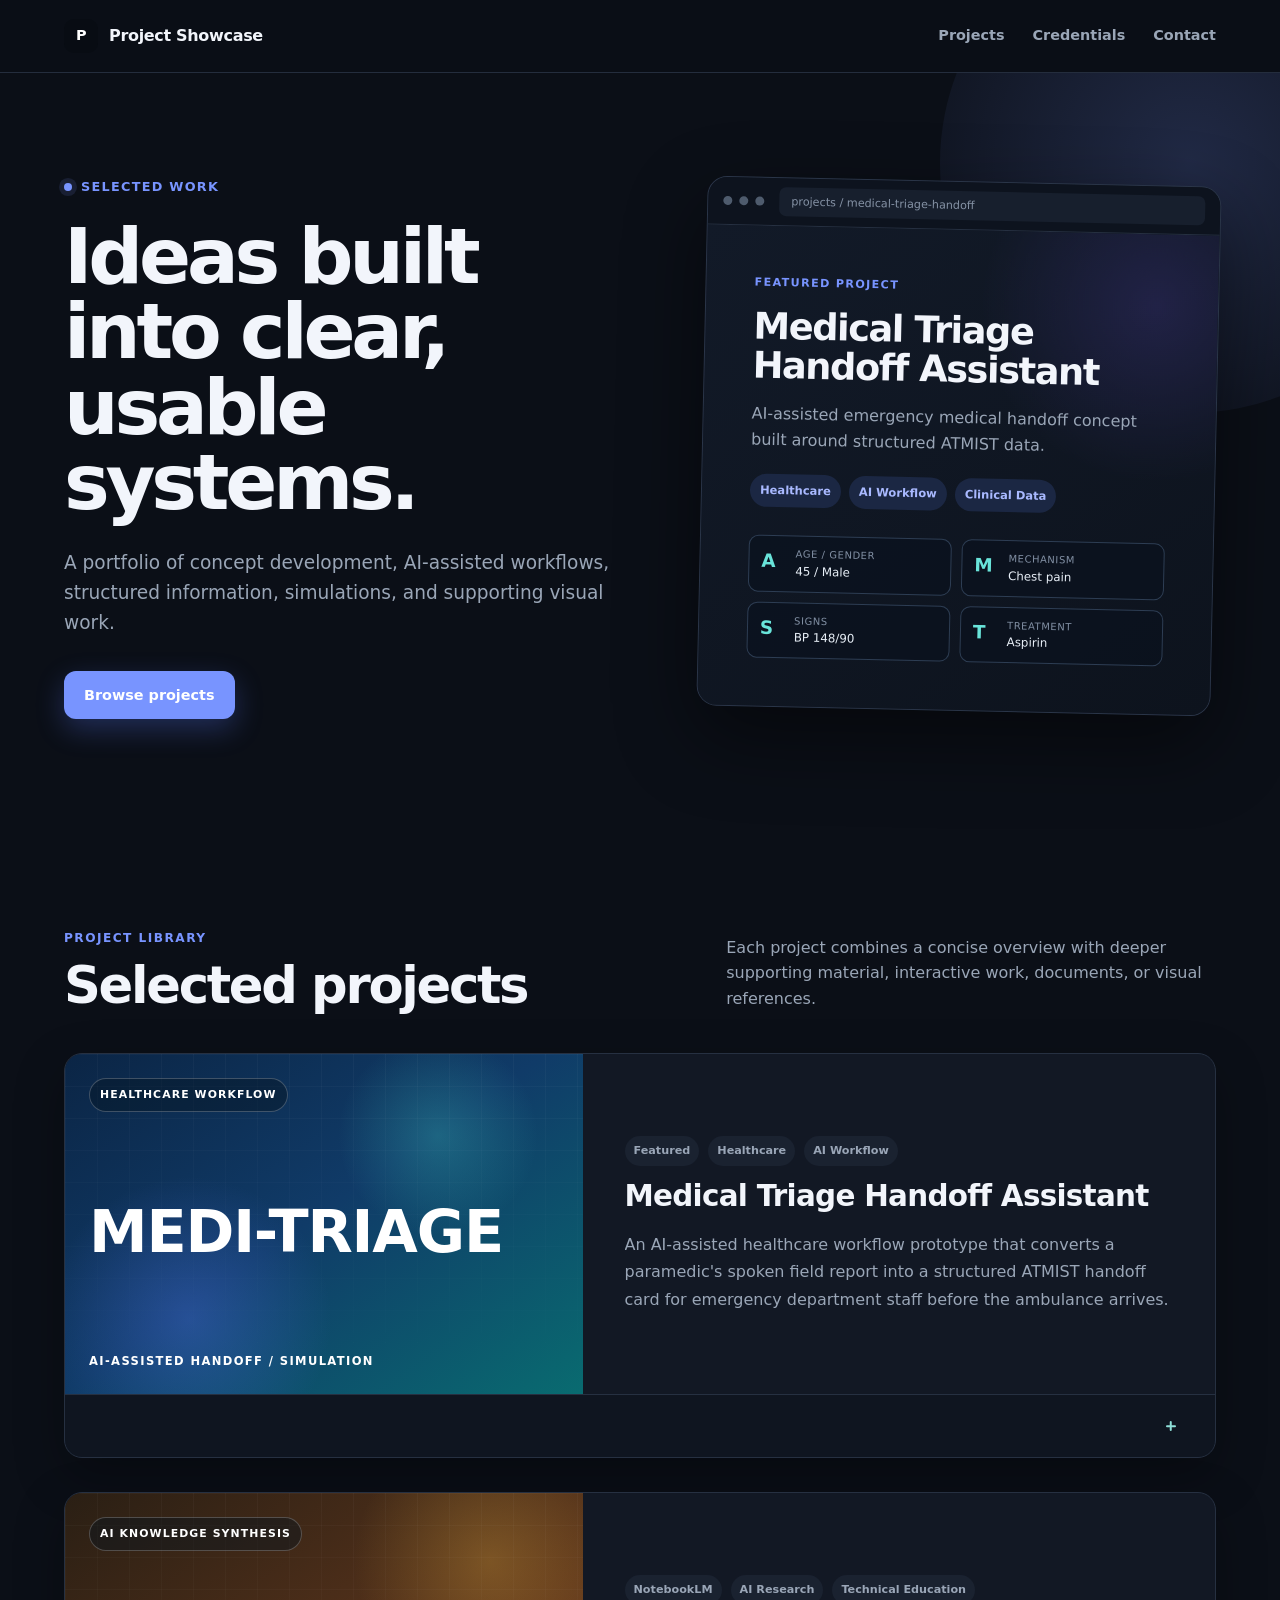
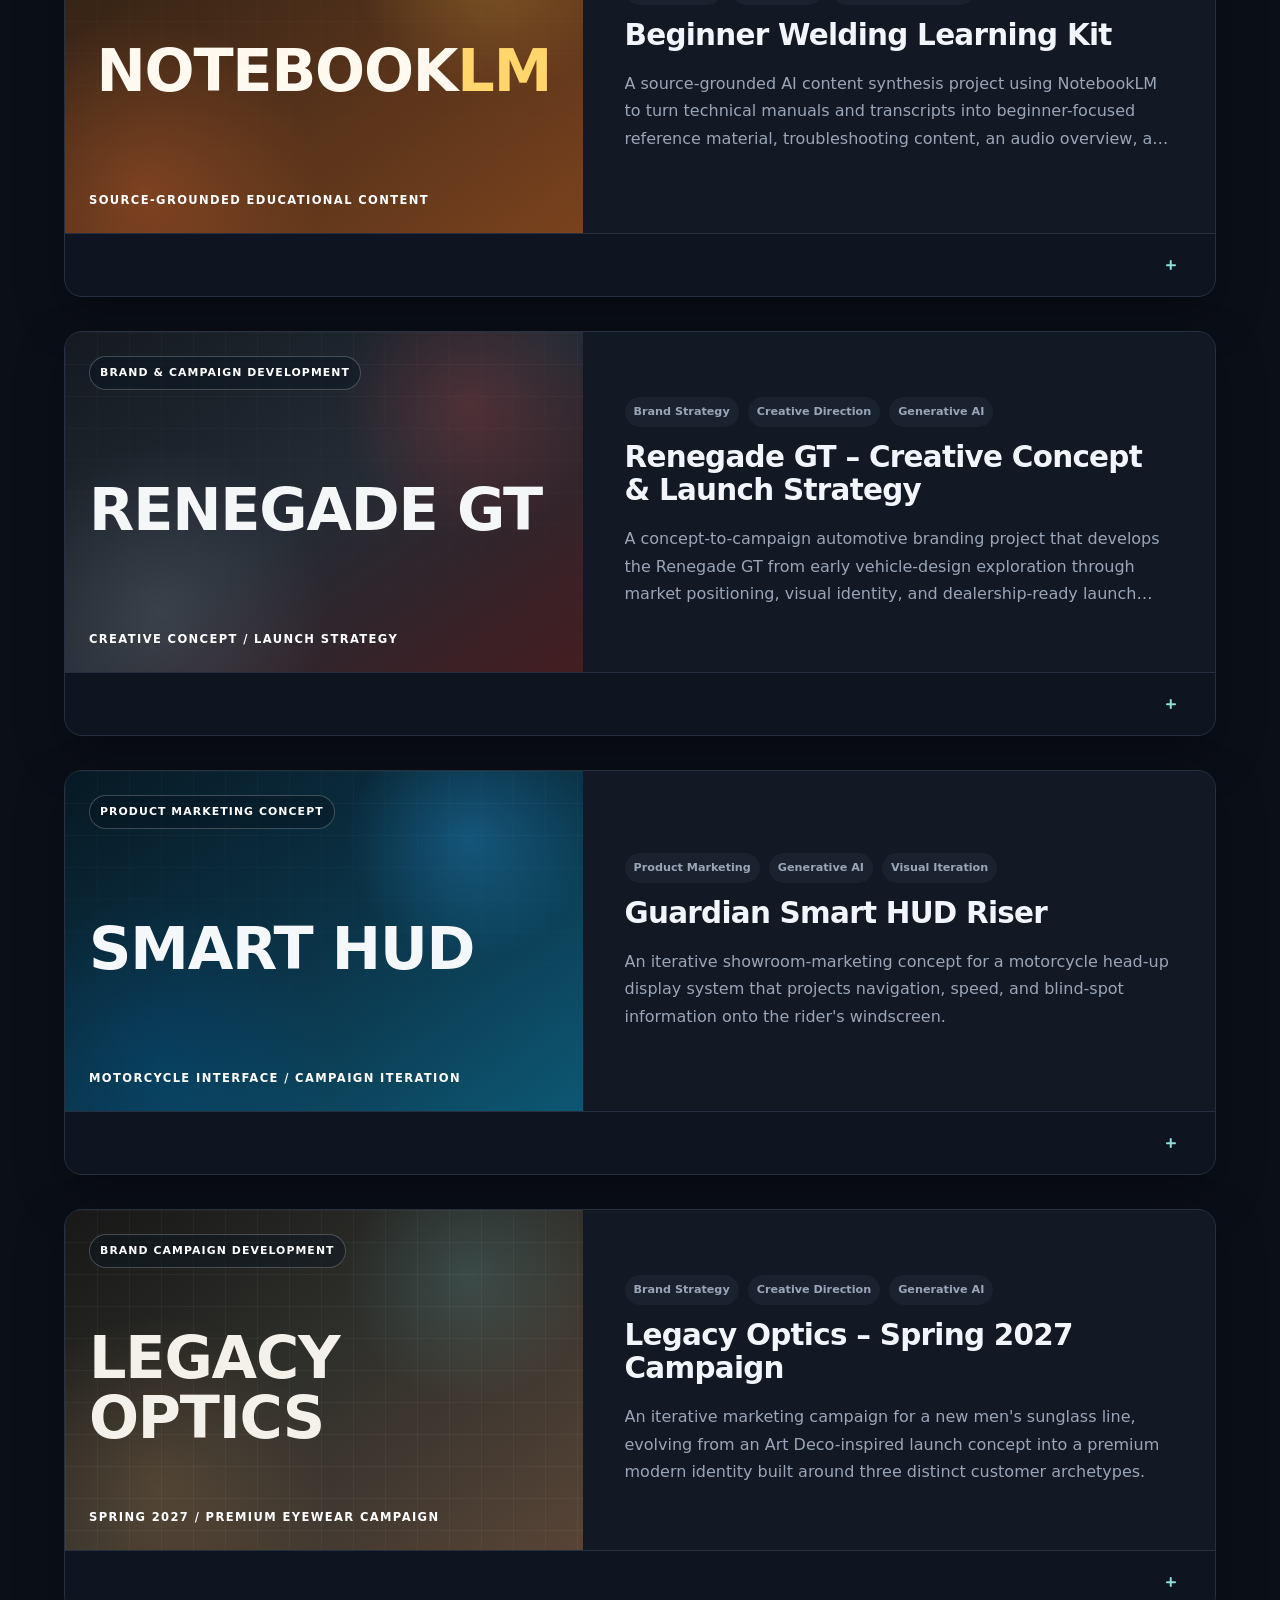
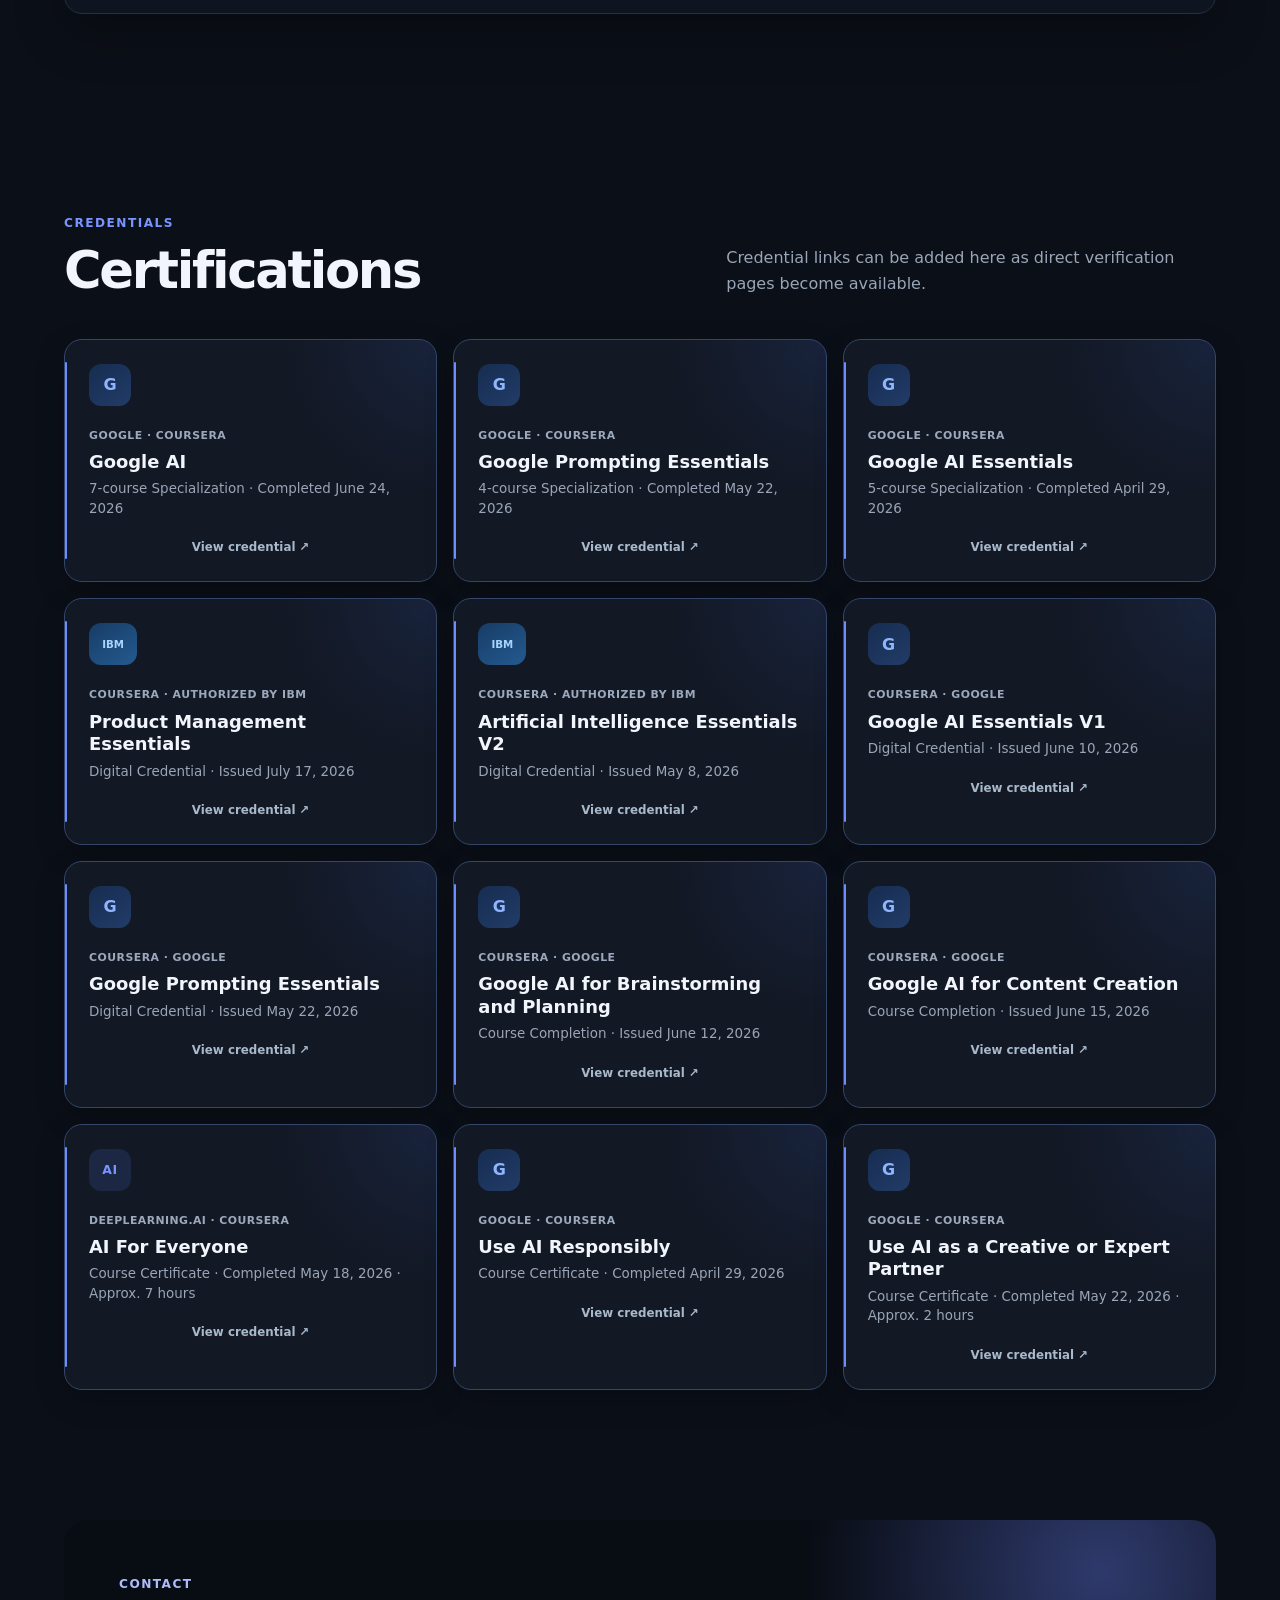
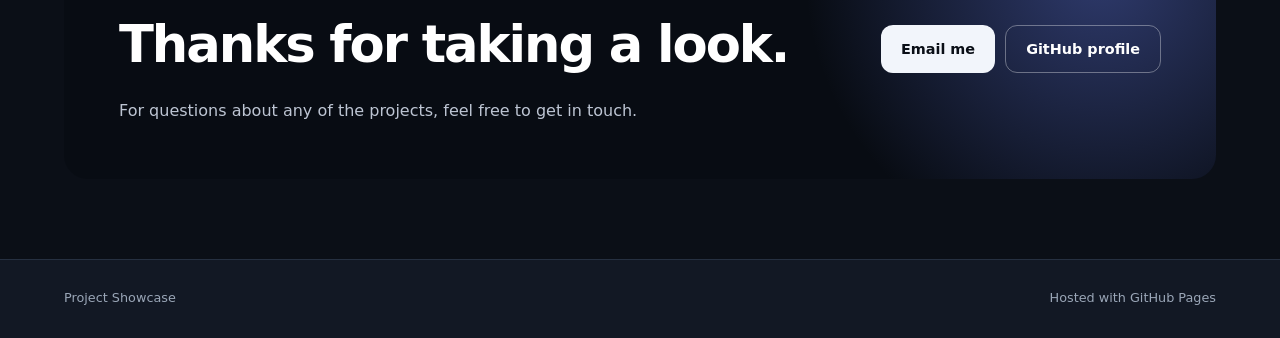
==== index.html @ ce74b305 "Add files via upload" ====
<!DOCTYPE html>

<html lang="en">
<head>
<meta charset="utf-8"/>
<meta content="width=device-width, initial-scale=1.0" name="viewport"/>
<title>Project Showcase</title>
<meta content="Selected projects exploring AI-assisted workflows, structured information, and visual concepts." name="description"/>
<link href="style.css?v=v42-creative-expert-partner" rel="stylesheet"/>
<style id="v11-critical-fixes">
/* Critical v11 cleanup: intentionally inline so stale external CSS cannot reintroduce these UI elements. */
.triage-pulse, .triage-visual-copy .triage-pulse { display:none !important; width:0 !important; height:0 !important; background:none !important; clip-path:none !important; }
.triage-visual-copy { gap:0 !important; }
.project-details > summary { font-size:0 !important; color:transparent !important; justify-content:flex-end !important; }
.project-details > summary > *:not(.details-icon) { display:none !important; }
.project-details > summary::before, .project-details > summary::after { content:none !important; display:none !important; }
.project-details[open] > summary::before, .project-details[open] > summary::after { content:none !important; display:none !important; }
</style>
</head>
<body>
<header class="site-header">
<div class="wrap nav-wrap">
<a class="brand" href="#top">
<span class="brand-mark">P</span>
<span>Project Showcase</span>
</a>
<nav aria-label="Primary navigation" class="nav-links">
<a href="#projects">Projects</a>
<a href="#credentials">Credentials</a>
<a href="#contact">Contact</a>
</nav>
</div>
</header>
<main id="top">
<section class="hero">
<div class="wrap hero-grid">
<div class="hero-copy">
<div class="hero-kicker"><span class="status-dot"></span>Selected work</div>
<h1>Ideas built into clear, usable systems.</h1>
<p class="hero-text">
            A portfolio of concept development, AI-assisted workflows, structured information,
            simulations, and supporting visual work.
          </p>
<div class="hero-actions">
<a class="button button-primary" href="#projects">Browse projects</a>
</div>
</div>
<div aria-label="Featured project preview" class="hero-preview">
<div class="preview-window triage-preview">
<div class="preview-toolbar">
<span></span><span></span><span></span>
<div class="preview-address">projects / medical-triage-handoff</div>
</div>
<div class="preview-content triage-preview-content">
<div class="mini-label">FEATURED PROJECT</div>
<h2>Medical Triage Handoff Assistant</h2>
<p>AI-assisted emergency medical handoff concept built around structured ATMIST data.</p>
<div class="preview-tags">
<span>Healthcare</span><span>AI Workflow</span><span>Clinical Data</span>
</div>
<div aria-hidden="true" class="handoff-mini">
<div><strong>A</strong><span>Age / Gender</span><em>45 / Male</em></div>
<div><strong>M</strong><span>Mechanism</span><em>Chest pain</em></div>
<div><strong>S</strong><span>Signs</span><em>BP 148/90</em></div>
<div><strong>T</strong><span>Treatment</span><em>Aspirin</em></div>
</div>
</div>
</div>
</div>
</div>
</section>
<section class="section" id="projects">
<div class="wrap">
<div class="section-heading">
<div>
<p class="section-kicker">PROJECT LIBRARY</p>
<h2>Selected projects</h2>
</div>
<p class="section-intro">
            Each project combines a concise overview with deeper supporting material,
            interactive work, documents, or visual references.
          </p>
</div>
<div class="project-list">
<article class="project-row featured-project"><div class="project-summary-grid"><div class="project-visual visual-triage">
<div class="visual-badge">HEALTHCARE WORKFLOW</div>
<div class="triage-visual-copy">
<span class="triage-mark">MEDI-TRIAGE</span>
</div>
<div class="visual-caption">AI-ASSISTED HANDOFF / SIMULATION</div>
</div><div class="project-card-body">
<div class="project-meta">
<span>Featured</span><span>Healthcare</span><span>AI Workflow</span>
</div>
<h3>Medical Triage Handoff Assistant</h3>
<p class="project-teaser">
                An AI-assisted healthcare workflow prototype that converts a paramedic's spoken field report
                into a structured ATMIST handoff card for emergency department staff before the ambulance arrives.
              </p>
</div></div><details class="project-details">
<summary aria-label="Toggle full project details" title="Toggle full project details"><span aria-hidden="true" class="details-icon"></span></summary>
<div class="project-details-content full-document-content">
<div class="document-header">
<p class="detail-label">Full Project Document</p>
<h4>Medical Triage Handoff Assistant App</h4>
<p>This is a project that sits at the exact intersection of healthcare operations, data integrity, and AI-driven safety. Below you will find a link to launch the Medical Triage Handoff simulation that incorporates the information described for this concept.</p>
</div>
<section class="document-section">
<h5>The Concept:</h5>
<p class="document-lead">The "Digital Scribe" for the paramedic.</p>
<ul class="document-list concept-list">
<li><strong>Input:</strong> Paramedic uses voice-to-text to relay the ATMIST details during transport.</li>
<li><strong>Processing:</strong> The AI instantly structures this into a clean, standardized "Digital Handoff Card."</li>
<li><strong>Output:</strong> The information is presented on a tablet in the ED before the ambulance arrives, allowing the triage nurse to see a "Headlines" summary of the patient.</li>
</ul>
</section>
<section class="document-section">
<h5>1. The Systematic Handover Protocol</h5>
<p>To ensure accuracy, the industry standard is to use a structured mnemonic like ATMIST or SBAR for a "High-Reliability Handover" protocols between paramedics and Hospital Emergency Departments. As well, the “Handoff” assistant uses Military-Grade AES-256-GCM Encryption: The application now dynamically marshals patient demographics (e.g., Name, Age, Gender) and active clinical vitals into a JSON payload, immediately encrypting it with a unique Initialization Vector.</p>
<h6>The "High-Reliability" Handover Checklist:</h6>
<ul class="document-list atmist-list">
<li><strong>A - Age/Gender:</strong> Identify the patient clearly.</li>
<li><strong>T - Time:</strong> Time of incident vs. time of arrival.</li>
<li><strong>M - Mechanism/Medical History:</strong> What happened? (e.g., "Fall from height" or "Sudden onset chest pain").</li>
<li><strong>I - Injuries/Illness:</strong> What is the primary clinical problem?</li>
<li><strong>S - Signs:</strong> Most recent vital signs (BP, HR, SpO2) and trends (e.g., "BP dropped 20 points since last reading").</li>
<li><strong>T - Treatment:</strong> What have you done? (e.g., "Administered 324mg Aspirin at 14:00").</li>
<li class="gap-item"><strong>"The Gap" (Your unique contribution):</strong> A specific statement on "Response to Treatment"—did the patient improve, stay the same, or deteriorate?</li>
</ul>
</section>
<section class="document-section">
<h5>🌟 Architectural Highlights &amp; Core Pillars Detailed:</h5>
<div class="document-table-wrap">
<table class="document-table">
<thead><tr><th>Component</th><th>Focus Area</th><th>Description</th></tr></thead>
<tbody>
<tr><td>Pipeline Flow</td><td>Data Journey</td><td>Shows end-to-end processing: EMS voice/telemetry to Google Gemini parsing, alerts, signatures, and AES-256-GCM secure transmission.</td></tr>
<tr><td>Pillar 1</td><td>Smart Voice &amp; Simulation</td><td>Features SpeechRecognition, voice visualizers, offline fallbacks, and 1-click launch buttons for case study simulation.</td></tr>
<tr><td>Pillar 2</td><td>AI ATMIST Parser</td><td>Visualizes the ATMIST clinical framework: mapping Age, Time, Mechanism, Injuries, Signs/Vitals, and Treatment.</td></tr>
<tr><td>Pillar 3</td><td>Clinical Risk Guardrails</td><td>Details smart physiological rules, such as shock index calculations and pediatric breathing vs. adult hypotension thresholds.</td></tr>
<tr><td>Pillar 4</td><td>Cryptographic Shield</td><td>Outlines the HIPAA-secure conduit: TLS 1.3 tunneling, Curve25519 key exchanges, and dynamic IV randomization.</td></tr>
<tr><td>Pillar 5</td><td>Double-Triage Sign-off</td><td>Explains the integration of digital paramedic certification and electronic audit trail logging.</td></tr>
</tbody>
</table>
</div>
</section>
<section class="document-section simulation-section">
<p>Below is the link to the Medical Triage Handoff Assistant App in which you can directly interact with several sample “simulation cases”. CLICK on the simulation case you want to load, then CLICK on the “Extract Data” button to see the output data.</p>
<a class="document-launch" href="https://medical-handoff-assistant-672509862294.us-west2.run.app" rel="noopener noreferrer" target="_blank">Launch Medical Triage Handoff Simulation ↗</a>
</section>
<section class="document-section collateral-section">
<h5>Marketing Advertisement for the Medical Triage Handoff Assistant App</h5>
<img alt="Medi-Triage Handoff Assistant marketing advertisement showing paramedic input, AI structured handoff, hospital receipt, and benefits including efficiency, clarity, and readiness." class="document-promo-image" src="assets/medical-triage-promo.png"/>
</section>
</div>
</details></article>
<article class="project-row notebook-project nb2-project">
<div class="project-summary-grid">
<div class="project-visual visual-notebook">
<div class="visual-badge">AI KNOWLEDGE SYNTHESIS</div>
<div class="notebook-visual-copy"><span class="notebook-mark">NOTEBOOK<span>LM</span></span></div>
<div class="visual-caption">SOURCE-GROUNDED EDUCATIONAL CONTENT</div>
</div>
<div class="project-card-body">
<div class="project-meta"><span>NotebookLM</span><span>AI Research</span><span>Technical Education</span></div>
<h3>Beginner Welding Learning Kit</h3>
<p class="project-teaser">A source-grounded AI content synthesis project using NotebookLM to turn technical manuals and transcripts into beginner-focused reference material, troubleshooting content, an audio overview, and a visual slide deck.</p>
</div>
</div>
<details class="project-details">
<summary aria-label="Toggle full project details" title="Toggle full project details"><span aria-hidden="true" class="details-icon"></span></summary>
<div class="project-details-content nb2-document">
<header class="nb2-header">
<h4>Beginner Welder “Cheat Sheet”</h4>
<p><strong>AI Tool Implemented:</strong> <span>NotebookLM</span></p>
</header>
<section class="nb2-section">
<p class="nb2-prompt"><strong>PROMPT:</strong> Based on the provided documents and transcripts, create a 'Quick-Start Cheat Sheet' for a beginner. Include a 3-column table: Welding Method, Best Use Case, Difficulty Level. Then, list the 5 most critical safety rules that appear across all sources.</p>
<h5>Beginner's Welding Cheat Sheet</h5>
<div class="nb2-table-wrap"><table class="nb2-table"><thead><tr><th>Welding Method</th><th>Best Use Case</th><th>Difficulty Level</th></tr></thead><tbody>
<tr><td><strong>MIG (Gas Metal Arc Welding / GMAW)</strong></td><td><strong>Indoor/garage use and general fabrication.</strong> It works well on a wide variety of metal thicknesses, from thin-gauge sheet metal to heavy plate. It is highly versatile and requires minimal post-weld cleanup.</td><td><strong>Easy.</strong> Considered the easiest process to learn because the machine automatically and continuously feeds the wire electrode, allowing the user to focus on gun position and technique.</td></tr>
<tr><td><strong>Stick (Shielded Metal Arc Welding / SMAW)</strong></td><td><strong>Outdoor environments, windy conditions, and repairing dirty or rusty metals</strong> (like farm equipment or outdoor gates). Because it uses a flux-coated electrode rather than a shielding gas, it is not blown away by the wind.</td><td><strong>Moderate.</strong> Requires more skill than MIG because you must manually maintain the proper arc length as the stick electrode gets shorter while melting.</td></tr>
<tr><td><strong>TIG (Gas Tungsten Arc Welding / GTAW)</strong></td><td><strong>High-quality, aesthetically pleasing welds on thin or exotic metals.</strong> It is widely used for motorcycle frames, automotive sheet metal, and metals like aluminum, magnesium, and titanium.</td><td><strong>High.</strong> Very difficult to control because it requires coordinating all three elements simultaneously: controlling the heat with a foot pedal, manually dabbing filler metal with one hand, and guiding the non-consumable tungsten electrode with the other.</td></tr>
</tbody></table></div>
</section>
<section class="nb2-section">
<h5>5 Critical Safety Rules for Welding</h5>
<p>Safety is the most important part of any welding project. Always adhere to these top 5 rules:</p>
<ol class="nb2-list">
<li><strong>Protect your eyes:</strong> You must always wear a welding helmet with a shade #10 visor or darker to protect your eyes from the intense visible, ultraviolet, and infrared rays that can burn them. Additionally, always wear safety glasses with side shields under your helmet to protect your eyes from sparks and flying slag.</li>
<li><strong>Cover exposed skin:</strong> Always wear heavy, flame-resistant clothing (like a heavy cotton shirt and cuffless trousers), high shoes, and heavy leather welding gloves. This protects your hands, wrists, and body from hot sparks, spatter, and severe radiation burns.</li>
<li><strong>Ensure proper ventilation:</strong> Welding produces hazardous fumes and off-gassing that can make you sick. Always weld in a well-ventilated area and keep your head out of the fume plume so you do not breathe the gases.</li>
<li><strong>Prevent fires and explosions:</strong> Keep all flammables (gasoline, solvents, paint, paper) away from your welding area to prevent stray sparks from igniting them. Furthermore, never weld on tanks or containers that previously held flammable materials, even if they are empty, as leftover combustible residue can cause an explosion.</li>
<li><strong>Use a proper work surface:</strong> When welding small parts, use a designated welding table instead of the garage floor or driveway. The extreme heat from the electric arc (around 10,000°F) can set asphalt on fire or cause cement to literally explode.</li>
</ol>
</section>
<section class="nb2-section">
<p class="nb2-prompt"><strong>Next POMPT:</strong> Create a 'Troubleshooting Table' for MIG welding. List common defects, like spatter or burn-through, what likely caused them, and the specific adjustment needed to fix them (cite your sources)</p>
<h5>MIG Welding Troubleshooting Table</h5>
<div class="nb2-table-wrap"><table class="nb2-table nb2-trouble"><thead><tr><th>Defect / Symptom</th><th>Likely Cause</th><th>Specific Adjustment to Fix</th></tr></thead><tbody>
<tr><td><strong>Burn-Through (Holes melted into the metal)</strong></td><td>The wire feed speed is set too fast, which deposits too much metal and heat into the joint.</td><td><strong>Decrease the wire feed speed.</strong></td></tr>
<tr><td><strong>Excessive Spatter</strong></td><td>This can be caused by <strong>voltage that is too high, wire feed speed that is too fast</strong> (often sounding like a machine gun), <strong>traveling too slow</strong>, or using the <strong>wrong polarity.</strong></td><td><strong>Reduce the voltage, lower the wire feed speed, increase your travel speed,</strong> or check your machine's polarity settings (e.g., solid wire usually requires DCEP).</td></tr>
<tr><td><strong>Wire Burns Back to the Tip</strong></td><td>The wire feed speed is too low, often accompanied by a slow "sizzle pop" sound. Alternatively, the drive rollers inside the machine are too loose and slipping, preventing the wire from feeding consistently.</td><td><strong>Increase the wire feed speed.</strong> If that doesn't work, open the machine and <strong>tighten the tension nut on the drive rollers.</strong></td></tr>
<tr><td><strong>"Cold," Narrow, or Convex Weld (Lack of Penetration)</strong></td><td>The voltage is too low, the travel speed is too fast, or the machine is set to the wrong polarity.</td><td><strong>Increase the voltage</strong> and proportionately bump up the wire speed. Alternatively, <strong>slow down your travel speed,</strong> or verify you are using the correct polarity.</td></tr>
<tr><td><strong>Undercutting (Grooves melted along the edges of the weld)</strong></td><td>The voltage is set too high, melting a groove into the base metal that doesn't properly fill with filler material.</td><td><strong>Decrease the voltage.</strong></td></tr>
<tr><td><strong>Porous Weld (Porosity)</strong></td><td>The voltage is too high, your travel speed is too fast, or you are using the incorrect polarity (e.g., running flux-cored wire without setting the machine to DCEN).</td><td><strong>Lower the voltage, slow down your travel speed,</strong> or check your machine to ensure it is set to DCEN for flux-cored wire.</td></tr>
<tr><td><strong>Weld Piling Up (Poor Fusion) or Too Wide</strong></td><td>The travel speed is too slow, which causes the metal to pool excessively, or the voltage is too high, which creates an excessively flat, wide bead.</td><td><strong>Increase your travel speed</strong> to stay ahead of the puddle, or <strong>lower the voltage.</strong></td></tr>
<tr><td><strong>Popping and Cracking Sounds</strong></td><td>The wire stick-out is too long (too much wire coming out of the gun), or the wire feed speed is too fast, causing the wire to hit cold metal before it can melt.</td><td><strong>Shorten the distance from the gun to the workpiece</strong> (use 3/8" to 5/8" stick-out depending on wire size), or <strong>decrease the wire feed speed.</strong></td></tr>
</tbody></table></div>
</section>
<section class="nb2-section">
<p class="nb2-prompt"><strong>Next PROMPT:</strong> Explain the concept of 'The Puddle' as if you were talking to a total beginner. Use an analogy to make it easy to understand, and explain why mastering this is more important than equipment settings.</p>
<p>To understand the concept of "the puddle," we first need to understand what welding actually does.</p>
<p>Welding is essentially the process of liquifying a base metal with intense heat (around 10,000°F) so that it fuses together with a filler metal.</p>
<p>When you apply that intense heat from your welding torch to the metal, it instantly melts a small, glowing, localized pool of liquid metal. This liquid pool is the "molten weld puddle," or simply, "the puddle".</p>
<h5>The Analogy</h5>
<p>Imagine you have two blocks of wax sitting side-by-side, and you want to fuse them together. You take a high-powered heat gun and aim it right at the seam where the two blocks meet. The heat instantly melts a small, circular pool of liquid wax.</p>
<p>As you slowly move your heat gun forward along the seam, that little liquid pool travels with you. Because you are constantly moving, the liquid wax left behind the heat gun quickly cools and solidifies into a single, fused piece.</p>
<p>In welding, your torch is the heat gun, the metal is the wax, and that moving pool of glowing liquid is the puddle.</p>
<h5>Mastering the Puddle vs. Equipment Settings</h5>
<p>You mentioned that mastering the puddle is more important than equipment settings, but the sources actually make a point to state the exact opposite: machine settings are the most important factor in welding.</p>
<p>If your voltage or wire feed speed settings are completely wrong, it doesn't matter how well you try to control the puddle. Even if a welder has great physical technique, incorrect settings can create a "horrible" weld with extreme spatter, lack of penetration, or excessive piling. The machine simply won't be able to burn the metal fast enough (or will burn it too fast) to allow a proper puddle to form.</p>
<p>However, once your machine is set correctly, mastering the puddle is the absolute key to physical technique. Here is why you must pay close attention to it:</p>
<ul class="nb2-list"><li><strong>It tells you your speed:</strong> By watching the puddle, you know exactly what your weld is doing in real-time. If you travel too slowly, you will see the puddle pile up excessively, which wastes filler metal and causes poor fusion. If you travel too fast, you will leave the puddle behind, resulting in a narrow weld with poor penetration, and you might hear a popping sound as the wire hits cold metal ahead of the puddle.</li><li><strong>It controls the heat:</strong> To make a strong, consistent weld, you must continuously push the puddle along the joint. You want to always keep your torch right at the front edge of the puddle. Staying slightly ahead of the weld but right at the front of the puddle ensures you are constantly driving heat into the un-melted base material to melt it properly.</li><li><strong>It acts as your guide:</strong> As you manipulate the gun (whether you prefer dragging it straight, making tiny circles, or using a "whip and pause" motion), watching the puddle allows you to ensure the new metal you are depositing matches the size and shape of the previous deposits.</li></ul>
</section>
<section class="nb2-section">
<p class="nb2-prompt"><strong>NEXT PROMPT:</strong> Explain the difference between “pushing” and “dragging” the torch.</p>
<p><strong>Pushing the torch</strong> means the welding gun is pointed in the direction you are traveling. With this technique, you stay right at the front edge of the molten puddle, depositing your wire ahead of the weld and continuously "pushing" the puddle along the joint.</p>
<ul class="nb2-list"><li><strong>Why use it:</strong> One source advocates for always pushing the puddle, emphasizing that it keeps you putting heat directly into the base material as you move. It is also highly recommended for vertical down welding; pushing the weld down keeps the heat focused on the material to achieve deep penetration, preventing the puddle from simply dripping down and creating a weak joint.</li></ul>
<p><strong>Dragging the torch</strong> means the electrode is pointed in a direction opposite to your arc travel. Instead of pushing the puddle, you are essentially pulling it behind the torch.</p>
<ul class="nb2-list"><li><strong>Why use it:</strong> A 15° to 30° drag angle is cited as the most commonly used travel angle for general wire welding applications around the home and farm. However, it is not ideal for every position. For example, if you instinctively try to drag the torch during a vertical down weld (pointing the gun upwards to fight gravity), the metal may fail to burn into the base properly, resulting in a weak, poorly penetrated weld</li></ul>
</section>
<section class="nb2-section">
<p>To test the AI's ability to synthesize technical manuals into accessible formats, I generated an 'Audio Overview.' This feature successfully translated complex safety protocols and welding physics into a conversational, podcast-style discussion. It highlighted the potential for AI to act as an on-demand tutor for hands-on, technical hobbies. “CLICK” to listen to the audio track.</p>
<p><a class="document-inline-link" href="https://drive.google.com/file/d/10UYWWzxMONCBsM4qDVx7rHeZFu7mfJR-/view?usp=sharing" rel="noopener noreferrer" target="_blank">Dial_in_Your_MIG_Welder_Settings.mp3</a></p>
<p class="nb2-prompt"><strong>NEXT POMPT:</strong> Create a slide deck for beginners with step by step instructions. Be sure to include safety protocols and equipment. Use images to ensure understanding of steps and equipment.</p>
</section>
<section class="nb2-section">
<p>To test the AI's ability to synthesize technical manuals into accessible formats, I generated a Google Slide Deck. This feature successfully translated complex safety protocols and welding physics into a easy to understand visual explanation. It highlighted the potential for AI to act as an on-demand tutor for hands-on, technical hobbies. “CLICK” the link below to see the output.</p>
<p><a class="document-inline-link" href="https://docs.google.com/presentation/d/1-c9U4RT8XS85YAU-Kf0gh0AUlrLDwUuZhTsAIrPJ47Q/edit?usp=sharing" rel="noopener noreferrer" target="_blank">Beginner Welding Presentation</a></p>
<p class="nb2-complete">* * * * * * * * THIS COMPLETES THIS PROJECT PRESENTATION * * * * * * * * *</p>
<p><strong>Sources used in NotebookLM for this presentation:</strong></p>
<p><strong>Source File URLs:</strong></p>
<ul class="nb2-sources"><li><a href="https://web.mae.ufl.edu/designlab/lab%20assignments/eml2322l-welding.pdf" rel="noopener noreferrer" target="_blank">https://web.mae.ufl.edu/designlab/lab%20assignments/eml2322l-welding.pdf</a></li><li><a href="https://www.hobartbrothers.com/wp-content/uploads/2020/09/Helpful-Hints-Basic-Welding.pdf" rel="noopener noreferrer" target="_blank">https://www.hobartbrothers.com/wp-content/uploads/2020/09/Helpful-Hints-Basic-Welding.pdf</a></li></ul>
<p><strong>Websites Referenced Within the Sources:</strong></p>
<ul class="nb2-list"><li>ArcAcademy.com (Arc Academy educational library)</li><li>www.welding.org (Hobart Institute of Welding Technology)</li><li>www.hobartbrothers.com (Hobart Brothers Company)</li></ul>
</section>
</div>
</details>
</article>
<article class="project-row renegade-project">
<div class="project-summary-grid">
<div class="project-visual visual-renegade">
<div class="visual-badge">BRAND &amp; CAMPAIGN DEVELOPMENT</div>
<div class="renegade-visual-copy"><span class="renegade-mark">RENEGADE GT</span></div>
<div class="visual-caption">CREATIVE CONCEPT / LAUNCH STRATEGY</div>
</div>
<div class="project-card-body">
<div class="project-meta"><span>Brand Strategy</span><span>Creative Direction</span><span>Generative AI</span></div>
<h3>Renegade GT – Creative Concept &amp; Launch Strategy</h3>
<p class="project-teaser">A concept-to-campaign automotive branding project that develops the Renegade GT from early vehicle-design exploration through market positioning, visual identity, and dealership-ready launch materials.</p>
</div>
</div>
<details class="project-details">
<summary aria-label="Toggle full project details" title="Toggle full project details"><span aria-hidden="true" class="details-icon"></span></summary>
<div class="project-details-content full-document-content renegade-document-content">
<div class="document-header">
<p class="detail-label">Case Study</p>
<h4>Renegade GT – Creative Concept &amp; Launch Strategy</h4>
<p><strong>Role:</strong> Lead Media Marketing Specialist</p>
<p><strong>Project Objective:</strong> Develop a brand identity and marketing assets for the 2028 'Renegade GT' sports car, bridging classic muscle car nostalgia with modern urban performance.</p>
</div>
<section class="document-section">
<h5>I. Executive Summary</h5>
<p>This case study documents the design and branding lifecycle for the Renegade GT. Through an iterative creative process, we evolved the vehicle's design language, refined its market positioning, and developed high-impact point-of-sale materials for dealership launch.</p>
</section>
<section class="document-section">
<h5>II. Design Evolution (The Vehicle)</h5>
<p>The design process began by exploring the intersection of distinct performance heritages before pivoting to a modern muscle car silhouette.</p>
<div class="document-table-wrap">
<table class="document-table renegade-table">
<thead><tr><th>Iteration</th><th>Design Goal</th><th>Outcome</th></tr></thead>
<tbody>
<tr><td><strong>Concept Hybrid</strong></td><td>Blend Porsche 911/Ferrari F40</td><td>Created a distinctive mid-engine, high-performance silhouette.</td></tr>
<tr><td><strong>Muscle Pivot</strong></td><td>Define the 'Muscle' profile</td><td>Introduced a low ground clearance, wide-tire stance, and trunk-mounted spoiler.</td></tr>
<tr><td><strong>Final Refinement</strong></td><td>Establish Visual Identity</td><td>Adopted a signature bright silver finish with red metallic accents.</td></tr>
</tbody>
</table>
</div>
</section>
<section class="document-section">
<h5>III. Branding and Campaign Strategy</h5>
<p>The marketing development focused on creating intrigue and exclusivity. The following iterations capture the shift in narrative focus:</p>
<ul class="document-bullet-list">
<li><strong>Initial Concept:</strong> Centered on an "Urban Eclipse" lifestyle theme, targeting an event-driven demographic.</li>
<li><strong>Market Refinement:</strong> Shifted focus to the vehicle's identity, resulting in the model name "Renegade GT" and the bold, aspirational tagline, "Forge Your Urban Legend."</li>
<li><strong>Final Campaign Assets:</strong> Standardized messaging to "A New Era Begins," focusing on brand prestige and the summer 2028 release date.</li>
</ul>
</section>
<section class="document-section">
<h5>IV. Key Competencies Demonstrated</h5>
<ul class="document-bullet-list">
<li><strong>Iterative Design Workflow:</strong> Ability to synthesize feedback into incremental, high-quality visual improvements.</li>
<li><strong>Brand Positioning:</strong> Skill in crafting compelling narratives ("Forge Your Urban Legend") that resonate with specific automotive subcultures.</li>
<li><strong>Technical Communication:</strong> Efficient use of generative AI as a design partner to rapidly prototype visual marketing assets.</li>
</ul>
</section>
<section class="document-section">
<h5>V. Conclusion</h5>
<p>The Renegade GT project serves as a model for efficient creative development. By evolving from initial stylistic fusion to a cohesive brand identity, we successfully created a campaign ready for high-end dealership display, ensuring the product feels both timelessly powerful and modernly innovative.</p>
</section>
<section class="document-section renegade-images-section">
<h5>Image Iterations Below</h5>
<div class="renegade-image-grid">
<figure><img src="assets/renegade-iteration-1.png" alt="Urban Eclipse Renegade GT concept poster, first image iteration."/><figcaption>Image Iteration 01</figcaption></figure>
<figure><img src="assets/renegade-iteration-2.png" alt="Urban Eclipse Renegade GT concept poster with Forge Your Urban Legend messaging."/><figcaption>Image Iteration 02</figcaption></figure>
<figure><img src="assets/renegade-iteration-3.png" alt="Renegade GT campaign poster with A New Era Begins and Forge Your Urban Legend messaging."/><figcaption>Image Iteration 03</figcaption></figure>
</div>
<div class="renegade-final-block">
<h5>FINAL ITERATION</h5>
<img src="assets/renegade-final-iteration.png" alt="Final Renegade GT campaign iteration with A New Era Begins, Forge Your Urban Legend, and Available Summer 2028 messaging."/>
</div>
</section>
</div>
</details>
</article>

<article class="project-row hud-project">
<div class="project-summary-grid">
<div class="project-visual visual-hud">
<div class="visual-badge">PRODUCT MARKETING CONCEPT</div>
<div class="hud-visual-copy"><span class="hud-mark">SMART HUD</span></div>
<div class="visual-caption">MOTORCYCLE INTERFACE / CAMPAIGN ITERATION</div>
</div>
<div class="project-card-body">
<div class="project-meta"><span>Product Marketing</span><span>Generative AI</span><span>Visual Iteration</span></div>
<h3>Guardian Smart HUD Riser</h3>
<p class="project-teaser">An iterative showroom-marketing concept for a motorcycle head-up display system that projects navigation, speed, and blind-spot information onto the rider's windscreen.</p>
</div>
</div>
<details class="project-details">
<summary aria-label="Toggle full project details" title="Toggle full project details"><span aria-hidden="true" class="details-icon"></span></summary>
<div class="project-details-content full-document-content hud-document-content">
<div class="document-header">
<p class="detail-label">Project Presentation</p>
<h4>MARKETING THE NEW SMART HUD RISER INTERFACE</h4>
</div>
<section class="document-section hud-iteration-section">
<p class="prompt-block"><strong>Original Prompt:</strong> I'm a marketing director for a motorcycle manufacturing company that has developed a Smart HUD riser for motorcycles that integrates and features a built-in optical projector. It casts navigation prompts, speed, and blind-spot radar alerts onto the bottom of the rider's existing windshield or a dedicated mini-screen. Create an image for a marketing poster that can be displayed in our dealer showrooms.</p>
<figure class="hud-figure"><img src="assets/hud-iteration-1.png" alt="Original Guardian Smart HUD Riser dealer-showroom marketing poster concept."/><figcaption>Original concept</figcaption></figure>
</section>
<section class="document-section hud-iteration-section">
<p class="prompt-block"><strong>ITERATION PROMPT:</strong> Make the windscreen taller and have the projected images shown directly on the windscreen</p>
<figure class="hud-figure"><img src="assets/hud-iteration-2.png" alt="Guardian Smart HUD Riser poster iteration with taller windscreen and projected information on the windscreen."/><figcaption>Iteration 02</figcaption></figure>
</section>
<section class="document-section hud-iteration-section">
<p class="prompt-block"><strong>ITERATION PROMPT:</strong> Make the projected images on the screen smaller so they fit onto the windscreen image</p>
<figure class="hud-figure"><img src="assets/hud-iteration-3.png" alt="Guardian Smart HUD Riser poster iteration with smaller projected HUD information."/><figcaption>Iteration 03</figcaption></figure>
</section>
<section class="document-section hud-iteration-section">
<p class="prompt-block"><strong>ITERATION PROMPT:</strong> Remove the text "harley-davidson" and replace it with "Arrow Motorcycles".</p>
<figure class="hud-figure"><img src="assets/hud-iteration-4.png" alt="Guardian Smart HUD Riser poster iteration branded for Arrow Motorcycles."/><figcaption>Iteration 04</figcaption></figure>
</section>
<section class="document-section hud-iteration-section">
<p class="prompt-block"><strong>ITERATION PROMPT:</strong> remove the text "the ultimate riding interface. Integrated Optical projection." Replace it with this text: "The Analog Soul, The Digital Edge."</p>
<figure class="hud-figure"><img src="assets/hud-iteration-5.png" alt="Guardian Smart HUD Riser poster iteration using The Analog Soul, The Digital Edge tagline."/><figcaption>Iteration 05</figcaption></figure>
</section>
<section class="document-section hud-iteration-section">
<p class="prompt-block"><strong>ITERATION PROMPT:</strong> change the background to an inner city setting</p>
<figure class="hud-figure"><img src="assets/hud-iteration-6.png" alt="Final Guardian Smart HUD Riser poster iteration with inner-city background."/><figcaption>Final iteration</figcaption></figure>
<p class="project-end-marker">* * * * * * * * * * END OF PROJECT * * * * * * * * * *</p>
</section>
</div>
</details>
</article>

<article class="project-row legacy-project">
<div class="project-summary-grid">
<div class="project-visual visual-legacy">
<div class="visual-badge">BRAND CAMPAIGN DEVELOPMENT</div>
<div class="legacy-visual-copy"><span class="legacy-mark">LEGACY OPTICS</span></div>
<div class="visual-caption">SPRING 2027 / PREMIUM EYEWEAR CAMPAIGN</div>
</div>
<div class="project-card-body">
<div class="project-meta"><span>Brand Strategy</span><span>Creative Direction</span><span>Generative AI</span></div>
<h3>Legacy Optics – Spring 2027 Campaign</h3>
<p class="project-teaser">An iterative marketing campaign for a new men's sunglass line, evolving from an Art Deco-inspired launch concept into a premium modern identity built around three distinct customer archetypes.</p>
</div>
</div>
<details class="project-details">
<summary aria-label="Toggle full project details" title="Toggle full project details"><span aria-hidden="true" class="details-icon"></span></summary>
<div class="project-details-content full-document-content legacy-document-content">
<div class="document-header">
<p class="detail-label">Image Iterations</p>
<h4>Legacy Optics Marketing Portfolio: Spring 2027 Campaign</h4>
<p>This portfolio outlines the development of the marketing campaign for the new men's sunglass line, Legacy Optics, launching in Spring 2027.</p>
</div>
<section class="document-section">
<h5>Portfolio Project Overview</h5>
<p>The campaign focus was to establish a premium, sophisticated aesthetic that evolved from a classic Art Deco lithograph style to a modern, high-end professional look, ultimately highlighting three distinct customer archetypes.</p>
</section>
<section class="document-section">
<h5>Design Iteration History</h5>
<div class="document-table-wrap">
<table class="document-table legacy-table">
<thead><tr><th>Phase</th><th>Design Features</th><th>Reference File</th></tr></thead>
<tbody>
<tr><td><strong>Initial Concept</strong></td><td>Art Deco lithograph, focused on sunglasses, colorful palette (excluding pink).</td><td>watermarked_img_17975955993165610602.png</td></tr>
<tr><td><strong>The Dapper Look</strong></td><td>Added a dapper man in a dark grey three-piece suit.</td><td>watermarked_img_4693980149832577275.png</td></tr>
<tr><td><strong>Guilloche Integration</strong></td><td>Added guilloche borders, removed Art Deco elements.</td><td>watermarked_img_7807717128026815658.png</td></tr>
<tr><td><strong>Modern Re-brand</strong></td><td>Shifted to a modern aesthetic with marble and metallic textures.</td><td>watermarked_img_7110442296602598345.png</td></tr>
</tbody>
</table>
</div>
</section>
<section class="document-section">
<h5>Final Campaign Asset: The Multi-Archetype Poster</h5>
<p>The final asset for the media launch showcases three customer archetypes, each representing a unique target demographic for Legacy Optics:</p>
<ul class="document-bullet-list">
<li><strong>The Adventurer:</strong> Rugged, outdoors-oriented appeal.</li>
<li><strong>The Innovator:</strong> Stately, professional, and timeless elegance.</li>
<li><strong>The Creative:</strong> Urban, stylish, and contemporary.</li>
</ul>
<p><strong>Reference File:</strong> watermarked_img_4500481261159830078.png</p>
</section>
<section class="document-section">
<h5>Product Line Name Options</h5>
<p>To ensure brand alignment, the following names were considered for the line:</p>
<ol class="legacy-name-list">
<li>Apex Meridian</li><li>Vanguard Optical</li><li>Legacy Frames</li><li>Ironwood Classics</li><li>Sterling View</li><li>Horizon Tailored</li><li>Centurion Shades</li><li>Provenance Eyewear</li><li>Epoch Signature</li><li>Summit Optics</li>
</ol>
</section>
<section class="document-section legacy-images-section">
<h5>IMAGE ITERATIONS BELOW</h5>
<div class="legacy-image-grid">
<figure><img src="assets/legacy-optics-iteration-1.png" alt="Legacy Optics initial Art Deco men's sunglasses campaign concept."/><figcaption><strong>Initial Concept</strong><span class="legacy-ref-label">Reference File</span><code>watermarked_img_17975955993165610602.png</code></figcaption></figure>
<figure><img src="assets/legacy-optics-iteration-2.png" alt="Legacy Optics campaign iteration featuring a dapper man in a suit."/><figcaption><strong>The Dapper Look</strong><span class="legacy-ref-label">Reference File</span><code>watermarked_img_4693980149832577275.png</code></figcaption></figure>
<figure><img src="assets/legacy-optics-iteration-3.png" alt="Legacy Optics multi-archetype campaign iteration."/><figcaption><strong>Guilloche Integration</strong><span class="legacy-ref-label">Reference File</span><code>watermarked_img_7807717128026815658.png</code></figcaption></figure>
<figure><img src="assets/legacy-optics-iteration-4.png" alt="Repeated Legacy Optics multi-archetype campaign iteration as shown in the original project document."/><figcaption><strong>Modern Re-brand</strong><span class="legacy-ref-label">Reference File</span><code>watermarked_img_7110442296602598345.png</code></figcaption></figure>
<figure><img src="assets/legacy-optics-iteration-5.png" alt="Legacy Optics refined multi-archetype campaign poster."/><figcaption><strong>Multi-Archetype Refinement</strong><span class="legacy-ref-label">Reference File</span><span class="legacy-ref-unspecified">Not specified in source document</span></figcaption></figure>
</div>
<div class="legacy-final-block">
<h5>FINAL ITERATION</h5>
<figure class="legacy-final-figure"><img src="assets/legacy-optics-final.png" alt="Final Legacy Optics Spring 2027 campaign poster featuring The Adventurer, The Innovator, and The Creative."/><figcaption><strong>Final Campaign Asset: The Multi-Archetype Poster</strong><span class="legacy-ref-label">Reference File</span><code>watermarked_img_4500481261159830078.png</code></figcaption></figure>
</div>
</section>
</div>
</details>
</article>

</div>
</div>
</section>
<section class="section" id="credentials">
<div class="wrap">
<div class="section-heading">
<div><p class="section-kicker">CREDENTIALS</p><h2>Certifications</h2></div>
<p class="section-intro">Credential links can be added here as direct verification pages become available.</p>
</div>
<div class="credential-grid">
<a class="credential-card credential-live" href="https://www.coursera.org/account/accomplishments/specialization/J3AWEK2CLWH9?utm_source=link&amp;utm_medium=certificate&amp;utm_content=cert_image&amp;utm_campaign=sharing_cta&amp;utm_product=prof" rel="noopener noreferrer" target="_blank">
<div class="credential-icon credential-google">G</div>
<div class="credential-copy">
<p class="credential-provider">Google · Coursera</p>
<h3>Google AI</h3>
<p class="credential-meta">7-course Specialization · Completed June 24, 2026</p>
</div>
<span class="credential-link-label">View credential ↗</span>
</a>
<a class="credential-card credential-live" href="https://www.coursera.org/account/accomplishments/specialization/QNRPFQTRSZ3F?utm_source=link&amp;utm_medium=certificate&amp;utm_content=cert_image&amp;utm_campaign=sharing_cta&amp;utm_product=s12n" rel="noopener noreferrer" target="_blank">
<div class="credential-icon credential-google">G</div>
<div class="credential-copy">
<p class="credential-provider">Google · Coursera</p>
<h3>Google Prompting Essentials</h3>
<p class="credential-meta">4-course Specialization · Completed May 22, 2026</p>
</div>
<span class="credential-link-label">View credential ↗</span>
</a>
<a class="credential-card credential-live" href="https://www.coursera.org/account/accomplishments/specialization/5A8XAN8TT3IL?utm_source=link&amp;utm_medium=certificate&amp;utm_content=cert_image&amp;utm_campaign=sharing_cta&amp;utm_product=s12n" rel="noopener noreferrer" target="_blank">
<div class="credential-icon credential-google">G</div>
<div class="credential-copy">
<p class="credential-provider">Google · Coursera</p>
<h3>Google AI Essentials</h3>
<p class="credential-meta">5-course Specialization · Completed April 29, 2026</p>
</div>
<span class="credential-link-label">View credential ↗</span>
</a>
<a class="credential-card credential-live credential-ibm-card" href="https://www.credly.com/badges/e8010d23-5bd4-4355-aad9-c910244a5d05/public_url" rel="noopener noreferrer" target="_blank">
<div class="credential-icon credential-ibm">IBM</div>
<div class="credential-copy">
<p class="credential-provider">Coursera · Authorized by IBM</p>
<h3>Product Management Essentials</h3>
<p class="credential-meta">Digital Credential · Issued July 17, 2026</p>
</div>
<span class="credential-link-label">View credential ↗</span>
</a>
<a class="credential-card credential-live credential-ibm-card credential-ibm-ai" href="https://www.credly.com/badges/64ed5a50-40da-4a8c-b58d-6d24586c3888/public_url" rel="noopener noreferrer" target="_blank">
<div class="credential-icon credential-ibm">IBM</div>
<div class="credential-copy">
<p class="credential-provider">Coursera · Authorized by IBM</p>
<h3>Artificial Intelligence Essentials V2</h3>
<p class="credential-meta">Digital Credential · Issued May 8, 2026</p>
</div>
<span class="credential-link-label">View credential ↗</span>
</a>
<a class="credential-card credential-live credential-google-credly" href="https://www.credly.com/badges/f1588688-439a-49bc-b2d1-5add70c46ecc/public_url" rel="noopener noreferrer" target="_blank">
<div class="credential-icon credential-google">G</div>
<div class="credential-copy">
<p class="credential-provider">Coursera · Google</p>
<h3>Google AI Essentials V1</h3>
<p class="credential-meta">Digital Credential · Issued June 10, 2026</p>
</div>
<span class="credential-link-label">View credential ↗</span>
</a>
<a class="credential-card credential-live credential-google-credly" href="https://www.credly.com/badges/bffea7f8-3a46-44c1-b0a8-657037edd877/public_url" rel="noopener noreferrer" target="_blank">
<div class="credential-icon credential-google">G</div>
<div class="credential-copy">
<p class="credential-provider">Coursera · Google</p>
<h3>Google Prompting Essentials</h3>
<p class="credential-meta">Digital Credential · Issued May 22, 2026</p>
</div>
<span class="credential-link-label">View credential ↗</span>
</a>
<a class="credential-card credential-live credential-google-credly" href="https://www.credly.com/badges/41491fe8-e28e-44ba-b7bf-18a43ee66e67/public_url" rel="noopener noreferrer" target="_blank">
<div class="credential-icon credential-google">G</div>
<div class="credential-copy">
<p class="credential-provider">Coursera · Google</p>
<h3>Google AI for Brainstorming and Planning</h3>
<p class="credential-meta">Course Completion · Issued June 12, 2026</p>
</div>
<span class="credential-link-label">View credential ↗</span>
</a>
<a class="credential-card credential-live credential-google-credly" href="https://www.credly.com/badges/17766399-c3a1-487c-9bf5-e1643e7ddae9/public_url" rel="noopener noreferrer" target="_blank">
<div class="credential-icon credential-google">G</div>
<div class="credential-copy">
<p class="credential-provider">Coursera · Google</p>
<h3>Google AI for Content Creation</h3>
<p class="credential-meta">Course Completion · Issued June 15, 2026</p>
</div>
<span class="credential-link-label">View credential ↗</span>
</a>
<a class="credential-card credential-live credential-deeplearning" href="https://www.coursera.org/account/accomplishments/verify/4K8ZGTWJR3RV?utm_source=link&amp;utm_medium=certificate&amp;utm_content=cert_image&amp;utm_campaign=sharing_cta&amp;utm_product=course" rel="noopener noreferrer" target="_blank">
<div class="credential-icon credential-ai">AI</div>
<div class="credential-copy">
<p class="credential-provider">DeepLearning.AI · Coursera</p>
<h3>AI For Everyone</h3>
<p class="credential-meta">Course Certificate · Completed May 18, 2026 · Approx. 7 hours</p>
</div>
<span class="credential-link-label">View credential ↗</span>
</a>

<a class="credential-card credential-live credential-google-course" href="https://www.coursera.org/account/accomplishments/verify/5T0KEG97B24L?utm_source=link&amp;utm_medium=certificate&amp;utm_content=cert_image&amp;utm_campaign=sharing_cta&amp;utm_product=course" rel="noopener noreferrer" target="_blank">
<div class="credential-icon credential-google">G</div>
<div class="credential-copy">
<p class="credential-provider">Google · Coursera</p>
<h3>Use AI Responsibly</h3>
<p class="credential-meta">Course Certificate · Completed April 29, 2026</p>
</div>
<span class="credential-link-label">View credential ↗</span>
</a>
<a class="credential-card credential-live credential-google-course" href="https://www.coursera.org/account/accomplishments/verify/TECKLWH9LFDR?utm_source=link&amp;utm_medium=certificate&amp;utm_content=cert_image&amp;utm_campaign=sharing_cta&amp;utm_product=course" rel="noopener noreferrer" target="_blank">
<div class="credential-icon credential-google">G</div>
<div class="credential-copy">
<p class="credential-provider">Google · Coursera</p>
<h3>Use AI as a Creative or Expert Partner</h3>
<p class="credential-meta">Course Certificate · Completed May 22, 2026 · Approx. 2 hours</p>
</div>
<span class="credential-link-label">View credential ↗</span>
</a>
</div>
</div>
</section>
<section class="contact-section" id="contact">
<div class="wrap contact-card">
<div>
<p class="section-kicker light">CONTACT</p>
<h2>Thanks for taking a look.</h2>
<p>For questions about any of the projects, feel free to get in touch.</p>
</div>
<div class="contact-actions">
<a class="button button-light" href="mailto:email@example.com">Email me</a>
<a class="button button-outline-light" href="https://github.com/" rel="noopener noreferrer" target="_blank">GitHub profile</a>
</div>
</div>
</section>
</main>
<footer><div class="wrap footer-inner"><span>Project Showcase</span><span>Hosted with GitHub Pages</span></div></footer>
</body>
</html>
---- style.css ----
* {
  box-sizing: border-box;
}

:root {
  color-scheme: dark;
  --bg: #0b0f17;
  --surface: #121824;
  --surface-soft: #0f1520;
  --text: #f2f5fb;
  --muted: #9aa6b7;
  --line: #263041;
  --primary: #7894ff;
  --primary-dark: #617ff0;
  --navy: #080c13;
  --shadow: 0 18px 50px rgba(0, 0, 0, 0.28);
}

html {
  scroll-behavior: smooth;
}

body {
  margin: 0;
  background: var(--bg);
  color: var(--text);
  font-family: Inter, ui-sans-serif, system-ui, -apple-system, BlinkMacSystemFont, "Segoe UI", sans-serif;
  line-height: 1.6;
}

a {
  color: inherit;
}

.wrap {
  width: min(1160px, 90%);
  margin: 0 auto;
}

/* Header */

.site-header {
  position: sticky;
  top: 0;
  z-index: 50;
  background: rgba(11, 15, 23, 0.88);
  border-bottom: 1px solid rgba(38, 48, 65, 0.92);
  backdrop-filter: blur(14px);
}

.nav-wrap {
  min-height: 72px;
  display: flex;
  align-items: center;
  justify-content: space-between;
  gap: 30px;
}

.brand {
  display: inline-flex;
  align-items: center;
  gap: 11px;
  font-weight: 700;
  text-decoration: none;
  letter-spacing: -0.02em;
}

.brand-mark {
  width: 34px;
  height: 34px;
  display: grid;
  place-items: center;
  border-radius: 10px;
  background: var(--navy);
  color: #fff;
  font-size: 0.9rem;
}

.nav-links {
  display: flex;
  gap: 28px;
}

.nav-links a {
  color: var(--muted);
  font-size: 0.9rem;
  font-weight: 600;
  text-decoration: none;
}

.nav-links a:hover {
  color: var(--text);
}

/* Hero */

.hero {
  position: relative;
  overflow: hidden;
  padding: 100px 0 110px;
}

.hero::before {
  content: "";
  position: absolute;
  width: 500px;
  height: 500px;
  right: -160px;
  top: -160px;
  border-radius: 50%;
  background: radial-gradient(circle, rgba(120, 148, 255, 0.20), rgba(120, 148, 255, 0));
  pointer-events: none;
}

.hero-grid {
  display: grid;
  grid-template-columns: 1.05fr 0.95fr;
  align-items: center;
  gap: 70px;
}

.hero-kicker {
  display: inline-flex;
  align-items: center;
  gap: 9px;
  margin-bottom: 22px;
  color: var(--primary);
  font-size: 0.8rem;
  font-weight: 800;
  letter-spacing: 0.1em;
  text-transform: uppercase;
}

.status-dot {
  width: 8px;
  height: 8px;
  border-radius: 50%;
  background: var(--primary);
  box-shadow: 0 0 0 5px rgba(120, 148, 255, 0.12);
}

.hero h1 {
  max-width: 760px;
  margin: 0;
  font-size: clamp(3.2rem, 6vw, 5.8rem);
  line-height: 0.98;
  letter-spacing: -0.055em;
}

.hero-text {
  max-width: 650px;
  margin: 28px 0 0;
  color: var(--muted);
  font-size: 1.16rem;
}

.hero-actions {
  display: flex;
  flex-wrap: wrap;
  gap: 12px;
  margin-top: 34px;
}

/* Buttons */

.button {
  display: inline-flex;
  align-items: center;
  justify-content: center;
  min-height: 48px;
  padding: 0 20px;
  border-radius: 12px;
  font-size: 0.9rem;
  font-weight: 700;
  text-decoration: none;
  transition: transform 0.18s ease, box-shadow 0.18s ease, background 0.18s ease;
}

.button:hover {
  transform: translateY(-2px);
}

.button-primary {
  background: var(--primary);
  color: #fff;
  box-shadow: 0 10px 28px rgba(91, 121, 255, 0.28);
}

.button-primary:hover {
  background: var(--primary-dark);
}

.button-secondary {
  background: var(--surface);
  border: 1px solid var(--line);
  color: var(--text);
}

/* Hero mock browser */

.preview-window {
  overflow: hidden;
  border: 1px solid #2a3548;
  border-radius: 20px;
  background: var(--surface);
  box-shadow: 0 30px 80px rgba(0, 0, 0, 0.48);
  transform: rotate(1.25deg);
}

.preview-toolbar {
  min-height: 48px;
  padding: 0 15px;
  display: flex;
  align-items: center;
  gap: 7px;
  background: #0d131e;
  border-bottom: 1px solid var(--line);
}

.preview-toolbar > span {
  width: 9px;
  height: 9px;
  border-radius: 50%;
  background: #4e5b6d;
}

.preview-address {
  min-width: 0;
  margin-left: 8px;
  padding: 6px 12px;
  flex: 1;
  border-radius: 7px;
  background: #171f2d;
  color: #8592a5;
  font-size: 0.7rem;
}

.preview-content {
  padding: 48px;
  min-height: 390px;
  background:
    radial-gradient(circle at 88% 15%, rgba(123, 92, 255, 0.16), transparent 29%),
    linear-gradient(145deg, #121a28, #0d131d);
}

.mini-label {
  margin-bottom: 16px;
  color: var(--primary);
  font-size: 0.7rem;
  font-weight: 800;
  letter-spacing: 0.12em;
}

.preview-content h2 {
  margin: 0;
  font-size: 2.3rem;
  line-height: 1.05;
  letter-spacing: -0.04em;
}

.preview-content p {
  max-width: 420px;
  color: var(--muted);
}

.preview-tags {
  display: flex;
  flex-wrap: wrap;
  gap: 8px;
  margin-top: 22px;
}

.preview-tags span {
  padding: 7px 10px;
  border-radius: 999px;
  background: #1b2743;
  color: #a9b9ff;
  font-size: 0.72rem;
  font-weight: 700;
}

.preview-lines {
  margin-top: 38px;
  display: grid;
  gap: 10px;
}

.preview-lines span {
  height: 8px;
  border-radius: 999px;
  background: #293447;
}

.preview-lines span:nth-child(1) { width: 91%; }
.preview-lines span:nth-child(2) { width: 78%; }
.preview-lines span:nth-child(3) { width: 86%; }
.preview-lines span:nth-child(4) { width: 58%; }

/* General sections */

.section {
  padding: 100px 0;
}

.section-soft {
  background: var(--surface-soft);
}

.section-heading {
  margin-bottom: 42px;
  display: grid;
  grid-template-columns: 1fr 0.8fr;
  align-items: end;
  gap: 50px;
}

.section-kicker {
  margin: 0 0 10px;
  color: var(--primary);
  font-size: 0.76rem;
  font-weight: 800;
  letter-spacing: 0.12em;
  text-transform: uppercase;
}

.section-heading h2,
.two-column h2 {
  margin: 0;
  font-size: clamp(2.2rem, 4vw, 3.8rem);
  line-height: 1.03;
  letter-spacing: -0.045em;
}

.section-intro {
  margin: 0;
  color: var(--muted);
}

/* Projects */

.project-grid {
  display: grid;
  grid-template-columns: 1fr;
  gap: 26px;
}

.project-card {
  overflow: hidden;
  display: grid;
  grid-template-columns: 0.9fr 1.1fr;
  border: 1px solid var(--line);
  border-radius: 18px;
  background: var(--surface);
  box-shadow: var(--shadow);
  transition: transform 0.2s ease, box-shadow 0.2s ease;
}

.project-card:hover {
  transform: translateY(-5px);
  box-shadow: 0 24px 60px rgba(0, 0, 0, 0.38);
}

.project-card.featured {
  grid-column: auto;
}

.project-visual {
  position: relative;
  min-height: 320px;
  padding: 24px;
  display: flex;
  flex-direction: column;
  justify-content: space-between;
  color: #fff;
}

.featured .project-visual {
  min-height: 360px;
}

.visual-one {
  background:
    radial-gradient(circle at 75% 25%, rgba(255,255,255,.2), transparent 18%),
    linear-gradient(135deg, #2640a8, #697ff2);
}

.visual-two {
  background:
    linear-gradient(135deg, rgba(255,255,255,.08), transparent),
    linear-gradient(135deg, #7856cb, #b97deb);
}

.visual-three {
  background:
    linear-gradient(135deg, rgba(255,255,255,.08), transparent),
    linear-gradient(135deg, #0f7c88, #39b6a8);
}

.visual-four {
  background:
    linear-gradient(135deg, rgba(255,255,255,.08), transparent),
    linear-gradient(135deg, #b65d3b, #ed9a62);
}

.visual-number {
  font-size: 4rem;
  font-weight: 800;
  letter-spacing: -0.06em;
  opacity: 0.95;
}

.visual-caption {
  font-size: 0.72rem;
  font-weight: 800;
  letter-spacing: 0.12em;
}

.project-card-body {
  padding: 30px;
}

.project-card-body,
.featured .project-card-body {
  display: flex;
  flex-direction: column;
  justify-content: center;
  padding: 44px 50px;
}

.project-meta {
  display: flex;
  flex-wrap: wrap;
  gap: 9px;
  margin-bottom: 14px;
}

.project-meta span {
  padding: 6px 9px;
  border-radius: 999px;
  background: #1a2230;
  color: var(--muted);
  font-size: 0.7rem;
  font-weight: 700;
}

.project-card h3 {
  margin: 0 0 12px;
  font-size: 1.65rem;
  letter-spacing: -0.03em;
}

.featured h3 {
  font-size: 2.2rem;
}

.project-card p {
  margin: 0;
  color: var(--muted);
}

.project-summary {
  display: grid;
  gap: 14px;
}

.project-summary p {
  line-height: 1.68;
}

.project-highlights {
  display: flex;
  flex-wrap: wrap;
  gap: 8px;
  margin-top: 22px;
}

.project-highlights span {
  padding: 7px 10px;
  border: 1px solid #293a4c;
  border-radius: 999px;
  background: #111c28;
  color: #aebdca;
  font-size: .72rem;
  font-weight: 700;
}

.project-links {
  display: flex;
  flex-wrap: wrap;
  gap: 18px;
  margin-top: 24px;
}

.project-links a {
  color: var(--primary);
  font-size: 0.9rem;
  font-weight: 750;
  text-decoration: none;
}

.project-links a:hover {
  text-decoration: underline;
  text-underline-offset: 4px;
}

/* About */

.two-column {
  display: grid;
  grid-template-columns: 0.9fr 1.1fr;
  gap: 80px;
  align-items: start;
}

.prose {
  max-width: 700px;
  color: #a7b1c0;
  font-size: 1.05rem;
}

.prose p:first-child {
  margin-top: 0;
}

/* Credentials */

.credential-grid {
  display: grid;
  grid-template-columns: repeat(3, minmax(0, 1fr));
  gap: 18px;
}

.credential-card {
  min-height: 150px;
  padding: 24px;
  display: grid;
  grid-template-columns: auto 1fr auto;
  align-items: start;
  gap: 16px;
  border: 1px solid var(--line);
  border-radius: 16px;
  background: var(--surface);
  text-decoration: none;
  box-shadow: 0 10px 30px rgba(0, 0, 0, 0.20);
  transition: transform 0.18s ease, border-color 0.18s ease;
}

.credential-card:hover {
  transform: translateY(-4px);
  border-color: #718be8;
}

.credential-icon {
  width: 38px;
  height: 38px;
  display: grid;
  place-items: center;
  border-radius: 10px;
  background: #1b2743;
  color: var(--primary);
  font-size: 0.76rem;
  font-weight: 800;
}

.credential-card h3 {
  margin: 3px 0 5px;
  font-size: 1rem;
}

.credential-card p {
  margin: 0;
  color: var(--muted);
  font-size: 0.84rem;
}

.arrow {
  color: var(--muted);
}

/* Contact */

.contact-section {
  padding: 30px 0 80px;
}

.contact-card {
  padding: 55px;
  display: flex;
  align-items: center;
  justify-content: space-between;
  gap: 40px;
  border-radius: 24px;
  background:
    radial-gradient(circle at 90% 20%, rgba(104, 127, 242, 0.4), transparent 28%),
    var(--navy);
  color: #fff;
}

.section-kicker.light {
  color: #aebcff;
}

.contact-card h2 {
  margin: 0;
  font-size: clamp(2rem, 4vw, 3.2rem);
  letter-spacing: -0.04em;
}

.contact-card p:not(.section-kicker) {
  max-width: 650px;
  margin: 12px 0 0;
  color: #bdc5d3;
}

.contact-actions {
  display: flex;
  flex-wrap: wrap;
  gap: 10px;
}

.button-light {
  background: #f2f5fb;
  color: #0b0f17;
}

.button-outline-light {
  border: 1px solid rgba(255,255,255,.35);
  color: #fff;
}

/* Footer */

footer {
  border-top: 1px solid var(--line);
  background: var(--surface);
}

.footer-inner {
  min-height: 78px;
  display: flex;
  align-items: center;
  justify-content: space-between;
  gap: 20px;
  color: var(--muted);
  font-size: 0.8rem;
}

/* Responsive */

@media (max-width: 900px) {
  .hero-grid,
  .section-heading,
  .two-column {
    grid-template-columns: 1fr;
  }

  .hero-grid {
    gap: 55px;
  }

  .section-heading {
    gap: 16px;
  }

  .project-card,
  .project-card.featured {
    grid-column: auto;
    grid-template-columns: 1fr;
  }

  .project-grid {
    grid-template-columns: 1fr;
  }

  .credential-grid {
    grid-template-columns: 1fr;
  }

  .contact-card {
    align-items: flex-start;
    flex-direction: column;
  }
}

@media (max-width: 700px) {
  .nav-links {
    display: none;
  }

  .hero {
    padding: 72px 0 80px;
  }

  .hero h1 {
    font-size: clamp(3.2rem, 16vw, 5rem);
  }

  .preview-content {
    padding: 30px;
  }

  .section {
    padding: 76px 0;
  }

  .project-card-body,
  .featured .project-card-body {
    padding: 26px;
  }

  .project-visual,
  .featured .project-visual {
    min-height: 250px;
  }

  .contact-card {
    padding: 34px 26px;
  }

  .footer-inner {
    padding: 22px 0;
    align-items: flex-start;
    flex-direction: column;
    justify-content: center;
  }
}


/* Dark-theme polish */
::selection {
  background: rgba(120, 148, 255, 0.32);
  color: var(--text);
}

.button-secondary:hover,
.credential-card:hover {
  background: #171f2d;
}

.project-links a,
.nav-links a,
.button,
.credential-card {
  transition-duration: 0.18s;
}

/* Medical Triage showcase */
.visual-triage {
  background:
    radial-gradient(circle at 72% 24%, rgba(69, 222, 205, 0.25), transparent 22%),
    radial-gradient(circle at 24% 78%, rgba(90, 125, 255, 0.30), transparent 30%),
    linear-gradient(145deg, #0b2545 0%, #103b68 48%, #096b70 100%);
}
.visual-triage::after {
  content: "";
  position: absolute;
  inset: 0;
  background-image: linear-gradient(rgba(255,255,255,.045) 1px, transparent 1px), linear-gradient(90deg, rgba(255,255,255,.045) 1px, transparent 1px);
  background-size: 32px 32px;
  mask-image: linear-gradient(to bottom, rgba(0,0,0,.75), transparent);
  pointer-events: none;
}
.visual-badge { position: relative; z-index: 1; align-self: flex-start; padding: 7px 10px; border: 1px solid rgba(255,255,255,.22); border-radius: 999px; background: rgba(5,19,33,.42); font-size: .68rem; font-weight: 800; letter-spacing: .1em; }
.triage-visual-copy { position: relative; z-index: 1; display: flex; align-items: center; gap: 25px; }
.triage-mark { font-size: clamp(3.4rem, 7vw, 6rem); line-height: 1; font-weight: 900; letter-spacing: -.07em; }
.project-placeholder { opacity: .72; }
.credential-placeholder { cursor: default; }

.triage-preview-content { min-height: 420px; }
.handoff-mini { margin-top: 28px; display: grid; grid-template-columns: 1fr 1fr; gap: 10px; }
.handoff-mini > div { padding: 10px 12px; display: grid; grid-template-columns: 26px 1fr; column-gap: 8px; border: 1px solid #2d3d53; border-radius: 10px; background: rgba(10,18,29,.66); }
.handoff-mini strong { grid-row: span 2; color: #69e4da; font-size: 1.15rem; }
.handoff-mini span { color: #8290a4; font-size: .62rem; text-transform: uppercase; letter-spacing: .06em; }
.handoff-mini em { color: #e9f0f8; font-size: .74rem; font-style: normal; }

/* Project detail page */
.case-hero { position: relative; overflow: hidden; padding: 86px 0 96px; border-bottom: 1px solid var(--line); }
.case-hero::before { content:""; position:absolute; width:700px; height:700px; right:-260px; top:-260px; border-radius:50%; background:radial-gradient(circle, rgba(25,171,172,.16), rgba(25,171,172,0) 67%); }
.case-hero-grid { position: relative; display:grid; grid-template-columns: 1.02fr .98fr; align-items:center; gap:70px; }
.back-link { display:inline-block; margin-bottom:28px; color:var(--muted); text-decoration:none; font-weight:650; font-size:.88rem; }
.back-link:hover { color:var(--text); }
.case-hero h1 { margin:0; max-width:760px; font-size:clamp(3.6rem, 7vw, 6.6rem); line-height:.93; letter-spacing:-.06em; }
.case-lead { max-width:720px; margin:28px 0 0; color:var(--muted); font-size:1.15rem; }
.case-tags { display:flex; flex-wrap:wrap; gap:8px; margin-top:24px; }
.case-tags span { padding:7px 10px; border-radius:999px; background:#142232; border:1px solid #263a50; color:#b9cadb; font-size:.72rem; font-weight:750; }

.clinical-panel { position:relative; padding:26px; border:1px solid #26465b; border-radius:22px; background:linear-gradient(145deg, #101c28, #0b141f); box-shadow:0 32px 80px rgba(0,0,0,.42); }
.clinical-topline { display:flex; align-items:center; gap:9px; padding-bottom:18px; color:#8ca1b5; font-size:.68rem; font-weight:800; letter-spacing:.1em; border-bottom:1px solid #243547; }
.clinical-topline strong { margin-left:auto; color:#79dfd6; font-size:.72rem; }
.live-dot { width:8px; height:8px; border-radius:50%; background:#69e4da; box-shadow:0 0 0 5px rgba(105,228,218,.1); }
.patient-row { display:grid; grid-template-columns:1fr 1fr; gap:12px; padding:20px 0; }
.patient-row > div { display:flex; flex-direction:column; gap:3px; }
.patient-row small { color:#6f8297; font-size:.62rem; font-weight:800; letter-spacing:.1em; }
.patient-row strong { font-size:1.1rem; }
.status-stable { color:#82e8df; }
.atmist-grid { display:grid; grid-template-columns:1fr 1fr; gap:9px; }
.atmist-grid > div { min-height:88px; padding:12px; display:grid; grid-template-columns:32px 1fr; align-content:center; column-gap:8px; border:1px solid #26384b; border-radius:11px; background:#0d1722; }
.atmist-grid b { grid-row:span 2; color:#7ce4da; font-size:1.45rem; }
.atmist-grid span { color:#73879b; font-size:.62rem; font-weight:750; text-transform:uppercase; letter-spacing:.05em; }
.atmist-grid strong { color:#dce7f0; font-size:.84rem; }
.response-strip { margin-top:10px; padding:13px 14px; display:flex; align-items:center; justify-content:space-between; gap:18px; border:1px solid rgba(105,228,218,.23); border-radius:11px; background:rgba(24,92,91,.16); }
.response-strip span { color:#6fa5a4; font-size:.62rem; font-weight:800; letter-spacing:.08em; }
.response-strip strong { color:#a5eee8; font-size:.78rem; text-align:right; }

.case-section { border-bottom:1px solid rgba(38,48,65,.55); }
.case-copy-grid { display:grid; grid-template-columns:.9fr 1.1fr; gap:80px; }
.case-copy-grid h2, .media-copy h2 { margin:0; font-size:clamp(2.4rem, 4.8vw, 4.5rem); line-height:1; letter-spacing:-.05em; }
.prose-large { font-size:1.1rem; }

.workflow-rail { display:grid; grid-template-columns:1fr auto 1fr auto 1fr auto 1fr; align-items:center; gap:13px; }
.workflow-step { min-height:250px; padding:24px; border:1px solid var(--line); border-radius:17px; background:var(--surface); }
.workflow-step > span { color:#61748c; font-size:.68rem; font-weight:800; letter-spacing:.1em; }
.workflow-icon { width:44px; height:44px; margin:30px 0 24px; display:grid; place-items:center; border-radius:12px; background:#16364b; color:#79e4db; font-size:.8rem; font-weight:900; }
.workflow-step h3 { margin:0 0 8px; font-size:1.08rem; }
.workflow-step p { margin:0; color:var(--muted); font-size:.86rem; }
.workflow-arrow { color:#536276; font-size:1.35rem; }

.framework-grid { display:grid; grid-template-columns:repeat(3,1fr); gap:16px; }
.framework-card { min-height:205px; padding:25px; border:1px solid var(--line); border-radius:17px; background:var(--surface); }
.framework-card b { display:block; margin-bottom:28px; color:#75e1d8; font-size:2.2rem; line-height:1; }
.framework-card h3 { margin:0 0 7px; font-size:1.08rem; }
.framework-card p { margin:0; color:var(--muted); font-size:.88rem; }
.gap-callout { margin-top:18px; padding:28px; display:grid; grid-template-columns:auto 1fr; gap:22px; align-items:center; border:1px solid #315265; border-radius:18px; background:linear-gradient(135deg, rgba(21,66,85,.35), rgba(15,35,48,.35)); }
.gap-mark { width:58px; height:58px; display:grid; place-items:center; border-radius:16px; background:#174755; color:#86ede4; font-size:2rem; }
.gap-callout .section-kicker { margin-bottom:4px; }
.gap-callout h3 { margin:0; font-size:1.3rem; }
.gap-callout p:last-child { margin:4px 0 0; color:var(--muted); }

.pillar-grid { display:grid; grid-template-columns:repeat(3,1fr); gap:16px; }
.pillar-grid article { min-height:230px; padding:26px; border:1px solid var(--line); border-radius:17px; background:var(--surface); }
.pillar-grid span { color:#62758b; font-size:.68rem; font-weight:800; letter-spacing:.1em; }
.pillar-grid h3 { margin:32px 0 8px; font-size:1.08rem; }
.pillar-grid p { margin:0; color:var(--muted); font-size:.87rem; }
.compliance-note { margin:22px 0 0; padding:16px 18px; border-left:3px solid #526d7e; background:rgba(20,31,43,.55); color:#8fa0b2; font-size:.82rem; }

.media-grid { display:grid; grid-template-columns:.9fr 1.1fr; align-items:center; gap:80px; }
.media-copy p:not(.section-kicker) { margin:22px 0 28px; color:var(--muted); font-size:1.05rem; }
.promo-frame { max-width:560px; justify-self:end; padding:12px; border:1px solid var(--line); border-radius:20px; background:#111924; box-shadow:var(--shadow); }
.promo-frame img { display:block; width:100%; height:auto; border-radius:12px; }
.next-project { padding:35px 0 75px; }
.next-project a { padding:28px 0; display:flex; justify-content:space-between; align-items:center; gap:30px; border-top:1px solid var(--line); border-bottom:1px solid var(--line); text-decoration:none; }
.next-project span { color:var(--muted); font-size:.83rem; }
.next-project strong { font-size:1.12rem; }

@media (max-width: 1000px) {
  .case-hero-grid, .case-copy-grid, .media-grid { grid-template-columns:1fr; }
  .case-hero-grid { gap:55px; }
  .workflow-rail { grid-template-columns:1fr 1fr; }
  .workflow-arrow { display:none; }
  .framework-grid, .pillar-grid { grid-template-columns:1fr 1fr; }
  .promo-frame { justify-self:start; }
}
@media (max-width: 700px) {
  .case-hero { padding:62px 0 72px; }
  .case-hero h1 { font-size:clamp(3.1rem, 16vw, 5rem); }
  .clinical-panel { padding:18px; }
  .atmist-grid, .workflow-rail, .framework-grid, .pillar-grid { grid-template-columns:1fr; }
  .gap-callout { grid-template-columns:1fr; }
  .response-strip { align-items:flex-start; flex-direction:column; }
  .response-strip strong { text-align:left; }
  .next-project a { align-items:flex-start; flex-direction:column; }
  .handoff-mini { grid-template-columns:1fr; }
}


/* Portfolio row layout v3 — explicit full-width rows */
.project-list {
  display: flex !important;
  flex-direction: column !important;
  width: 100% !important;
  gap: 34px !important;
}

.project-row {
  width: 100% !important;
  max-width: none !important;
  overflow: hidden;
  display: grid !important;
  grid-template-columns: minmax(300px, 0.9fr) minmax(0, 1.1fr) !important;
  border: 1px solid var(--line);
  border-radius: 18px;
  background: var(--surface);
  box-shadow: var(--shadow);
  transition: transform 0.2s ease, box-shadow 0.2s ease;
}

.project-row:hover {
  transform: translateY(-5px);
  box-shadow: 0 24px 60px rgba(0,0,0,.38);
}

.project-row .project-visual {
  min-height: 330px;
}

.project-row.featured-project .project-visual {
  min-height: 440px;
}

.project-row.featured-project h3 {
  font-size: 2.2rem;
}

.project-row.project-placeholder {
  opacity: .78;
}

.project-row.project-placeholder .project-card-body {
  min-height: 330px;
}

@media (max-width: 900px) {
  .project-row {
    grid-template-columns: 1fr !important;
  }

  .project-row .project-visual,
  .project-row.featured-project .project-visual {
    min-height: 250px;
  }

  .project-row.project-placeholder .project-card-body {
    min-height: auto;
  }
}

/* Expandable project details v4 */
.project-teaser {
  margin: 0;
  max-width: 760px;
  color: var(--muted);
  font-size: 1rem;
  line-height: 1.72;
}

.project-details {
  margin-top: 24px;
  border-top: 1px solid var(--line);
}

.project-details summary {
  list-style: none;
  padding: 20px 0 2px;
  display: flex;
  align-items: center;
  justify-content: space-between;
  gap: 20px;
  color: #dce8f4;
  font-size: .86rem;
  font-weight: 800;
  letter-spacing: .02em;
  cursor: pointer;
  user-select: none;
}

.project-details summary::-webkit-details-marker {
  display: none;
}

.project-details summary:hover {
  color: #7ce4da;
}

.details-icon {
  position: relative;
  flex: 0 0 auto;
  width: 30px;
  height: 30px;
  border: 1px solid #33475c;
  border-radius: 50%;
  background: #111d2a;
}

.details-icon::before,
.details-icon::after {
  content: "";
  position: absolute;
  left: 50%;
  top: 50%;
  width: 10px;
  height: 1.5px;
  border-radius: 999px;
  background: #8da4b9;
  transform: translate(-50%, -50%);
  transition: transform .2s ease, opacity .2s ease;
}

.details-icon::after {
  transform: translate(-50%, -50%) rotate(90deg);
}

.project-details[open] .details-icon::after {
  opacity: 0;
}

.project-details[open] summary {
  padding-bottom: 18px;
}

.project-details-content {
  padding: 0 0 2px;
  animation: projectDetailReveal .22s ease-out;
}

.detail-section {
  padding: 18px 0;
  border-top: 1px solid rgba(45, 61, 83, .72);
}

.detail-section:first-child {
  border-top: 0;
  padding-top: 0;
}

.detail-label {
  margin: 0 0 8px !important;
  color: #78ddd5 !important;
  font-size: .68rem !important;
  font-weight: 850;
  letter-spacing: .11em;
  text-transform: uppercase;
}

.detail-section p:last-child {
  margin: 0;
  color: var(--muted);
  line-height: 1.72;
}

.project-details .project-highlights {
  margin-top: 20px;
}

.project-details .project-links {
  margin-top: 22px;
}

@keyframes projectDetailReveal {
  from { opacity: 0; transform: translateY(-4px); }
  to { opacity: 1; transform: translateY(0); }
}

@media (prefers-reduced-motion: reduce) {
  .project-details-content { animation: none; }
  .details-icon::before,
  .details-icon::after { transition: none; }
}


/* v5: genuinely compact collapsed project rows */
.project-row {
  align-items: start !important;
}

.project-row.featured-project .project-visual {
  min-height: 0 !important;
  height: 280px !important;
}

.project-row.featured-project .project-card-body {
  min-height: 280px !important;
  padding-top: 32px !important;
  padding-bottom: 30px !important;
}

.project-row.featured-project h3 {
  margin-bottom: 13px !important;
}

.project-teaser {
  display: -webkit-box;
  -webkit-box-orient: vertical;
  -webkit-line-clamp: 3;
  overflow: hidden;
  max-width: 720px;
}

.project-details {
  margin-top: 20px !important;
  border-top: 0 !important;
}

.project-details summary {
  width: fit-content;
  min-height: 44px;
  padding: 0 16px !important;
  border: 1px solid #3b536b;
  border-radius: 999px;
  background: #132131;
  color: #eef6ff;
  gap: 12px;
  transition: background .2s ease, border-color .2s ease, transform .2s ease;
}

.project-details summary:hover {
  background: #172a3d;
  border-color: #56718d;
  color: #ffffff;
  transform: translateY(-1px);
}

.project-details[open] summary {
  margin-bottom: 20px;
  padding: 0 16px !important;
  background: #172a3d;
}

.project-details[open] summary > span:first-child {
  font-size: 0;
}

.project-details[open] summary > span:first-child::after {
  content: "Hide full project details";
  font-size: .86rem;
}

.details-icon {
  width: 24px !important;
  height: 24px !important;
  border: 0 !important;
  background: transparent !important;
}

.details-icon::before,
.details-icon::after {
  background: #8edfd8 !important;
}

.project-details-content {
  border-top: 1px solid var(--line);
  padding-top: 24px !important;
}

@media (max-width: 900px) {
  .project-row.featured-project .project-visual {
    height: 220px !important;
  }
  .project-row.featured-project .project-card-body {
    min-height: 0 !important;
  }
}

/* v6: full source-document content inside expandable project */
.full-document-content {
  max-width: 100%;
  padding-top: 26px;
}

.full-document-content .document-header,
.full-document-content .document-section {
  padding: 24px 0;
  border-top: 1px solid rgba(148, 163, 184, 0.18);
}

.full-document-content .document-header {
  padding-top: 4px;
  border-top: 0;
}

.full-document-content h4 {
  margin: 6px 0 14px;
  font-size: clamp(1.35rem, 2.2vw, 1.8rem);
  line-height: 1.2;
  color: var(--text, #f8fafc);
}

.full-document-content h5 {
  margin: 0 0 14px;
  font-size: 1.06rem;
  line-height: 1.35;
  color: var(--text, #f8fafc);
}

.full-document-content h6 {
  margin: 22px 0 12px;
  font-size: 0.92rem;
  text-transform: none;
  letter-spacing: 0;
  color: var(--text, #f8fafc);
}

.full-document-content p,
.full-document-content li,
.full-document-content td,
.full-document-content th {
  line-height: 1.72;
}

.full-document-content .document-lead {
  margin-bottom: 14px;
  font-weight: 700;
  color: var(--text, #f8fafc);
}

.document-list {
  display: grid;
  gap: 10px;
  margin: 0;
  padding-left: 1.25rem;
}

.atmist-list .gap-item {
  margin-top: 6px;
  padding: 14px 16px;
  list-style-position: inside;
  border: 1px solid rgba(96, 165, 250, 0.24);
  border-radius: 12px;
  background: rgba(59, 130, 246, 0.08);
}

.document-table-wrap {
  overflow-x: auto;
  margin-top: 16px;
  border: 1px solid rgba(148, 163, 184, 0.18);
  border-radius: 14px;
}

.document-table {
  width: 100%;
  min-width: 720px;
  border-collapse: collapse;
  background: rgba(15, 23, 42, 0.32);
}

.document-table th,
.document-table td {
  padding: 14px 16px;
  text-align: left;
  vertical-align: top;
  border-bottom: 1px solid rgba(148, 163, 184, 0.14);
}

.document-table th {
  font-size: 0.76rem;
  letter-spacing: 0.08em;
  text-transform: uppercase;
  color: #bfdbfe;
  background: rgba(59, 130, 246, 0.08);
}

.document-table tbody tr:last-child td {
  border-bottom: 0;
}

.document-table td:first-child {
  white-space: nowrap;
  font-weight: 700;
  color: var(--text, #f8fafc);
}

.document-table td:nth-child(2) {
  font-weight: 600;
  color: #dbeafe;
}

.simulation-section {
  display: grid;
  gap: 16px;
}

.document-launch {
  justify-self: start;
  display: inline-flex;
  align-items: center;
  min-height: 44px;
  padding: 0 16px;
  border-radius: 999px;
  background: #2563eb;
  color: #fff !important;
  font-weight: 700;
  text-decoration: none;
}

.document-launch:hover {
  background: #3b82f6;
}

.document-promo-image {
  display: block;
  width: min(100%, 860px);
  height: auto;
  margin-top: 16px;
  border-radius: 16px;
  border: 1px solid rgba(148, 163, 184, 0.2);
  background: #fff;
}

.document-footer-links {
  margin-top: 2px;
  padding-top: 22px;
  border-top: 1px solid rgba(148, 163, 184, 0.18);
}

@media (max-width: 720px) {
  .full-document-content .document-header,
  .full-document-content .document-section {
    padding: 20px 0;
  }

  .document-table th,
  .document-table td {
    padding: 12px 13px;
  }
}


/* v7: visibly indicate full source document is embedded */
.document-included-badge {
  display: inline-flex;
  align-items: center;
  gap: 8px;
  margin: 12px 0 4px;
  padding: 7px 11px;
  border: 1px solid rgba(92, 153, 255, .32);
  border-radius: 999px;
  background: rgba(64, 124, 255, .10);
  color: #b9d3ff;
  font-size: .78rem;
  font-weight: 700;
  letter-spacing: .04em;
  text-transform: uppercase;
}
.project-details summary > span:first-child { font-weight: 700; }
.project-details[open] summary > span:first-child { font-size: 0; }
.project-details[open] summary > span:first-child::after {
  content: "Hide full 3-page project document";
  font-size: .92rem;
}

/* v8 — balanced project summaries + full-width expandable documents */
.project-row {
  display: block !important;
  overflow: hidden;
  align-items: initial !important;
}

.project-summary-grid {
  display: grid;
  grid-template-columns: minmax(340px, 0.9fr) minmax(0, 1.1fr);
  align-items: stretch;
  min-height: 340px;
}

.project-summary-grid .project-visual,
.project-row.featured-project .project-summary-grid .project-visual {
  width: 100%;
  height: auto !important;
  min-height: 340px !important;
  align-self: stretch;
}

.project-summary-grid .project-card-body,
.project-row.featured-project .project-summary-grid .project-card-body {
  min-height: 0 !important;
  padding: 38px 42px !important;
  display: flex;
  flex-direction: column;
  justify-content: center;
}

.project-row.featured-project h3 {
  margin: 0 0 14px !important;
  font-size: clamp(1.8rem, 2.6vw, 2.45rem);
  line-height: 1.15;
}

.project-teaser {
  -webkit-line-clamp: 3;
  margin-bottom: 0;
}

/* Details now sit below the two-column summary so the full document uses the whole card width. */
.project-row > .project-details {
  margin: 0 !important;
  border-top: 1px solid var(--line) !important;
  background: rgba(7, 13, 23, 0.24);
}

.project-row > .project-details summary {
  width: 100%;
  min-height: 62px;
  margin: 0 !important;
  padding: 0 32px !important;
  border: 0 !important;
  border-radius: 0 !important;
  background: transparent !important;
  display: flex;
  align-items: center;
  justify-content: space-between;
  color: #e9f2fb;
  transition: background .2s ease, color .2s ease;
}

.project-row > .project-details summary:hover {
  transform: none;
  background: rgba(96, 165, 250, 0.055) !important;
  color: #ffffff;
}

.project-row > .project-details[open] summary {
  margin: 0 !important;
  padding: 0 32px !important;
  background: rgba(96, 165, 250, 0.045) !important;
  border-bottom: 1px solid var(--line) !important;
}

.project-row > .project-details[open] summary > span:first-child {
  font-size: 0;
}

.project-row > .project-details[open] summary > span:first-child::after {
  content: "Hide full project document";
  font-size: .86rem;
}

.project-row > .project-details .project-details-content {
  max-width: 1180px;
  margin: 0 auto;
  padding: 18px 42px 42px !important;
  border-top: 0 !important;
}

/* Remove obsolete project CTA rows everywhere. */
.project-links,
.document-footer-links {
  display: none !important;
}

.project-row.project-placeholder .project-summary-grid {
  min-height: 300px;
}

.project-row.project-placeholder .project-summary-grid .project-visual {
  min-height: 300px !important;
}

.project-row.project-placeholder .project-card-body {
  min-height: 0 !important;
}

@media (max-width: 900px) {
  .project-summary-grid {
    grid-template-columns: 1fr;
    min-height: 0;
  }

  .project-summary-grid .project-visual,
  .project-row.featured-project .project-summary-grid .project-visual,
  .project-row.project-placeholder .project-summary-grid .project-visual {
    min-height: 230px !important;
    height: 230px !important;
  }

  .project-summary-grid .project-card-body,
  .project-row.featured-project .project-summary-grid .project-card-body {
    padding: 30px 28px !important;
  }

  .project-row > .project-details summary {
    min-height: 58px;
    padding: 0 26px !important;
  }

  .project-row > .project-details[open] summary {
    padding: 0 26px !important;
  }

  .project-row > .project-details .project-details-content {
    padding: 16px 28px 34px !important;
  }
}


/* v9 — eliminate left-column gap under project artwork */
.project-summary-grid {
  display: flex !important;
  align-items: stretch !important;
  min-height: 0 !important;
}

.project-summary-grid > .project-visual,
.project-row.featured-project .project-summary-grid > .project-visual {
  flex: 0 0 45% !important;
  width: 45% !important;
  min-height: 0 !important;
  height: auto !important;
  align-self: stretch !important;
}

.project-summary-grid > .project-card-body,
.project-row.featured-project .project-summary-grid > .project-card-body {
  flex: 1 1 55% !important;
  width: auto !important;
  min-height: 340px !important;
}

/* The expand control lives below both columns, so there is never an empty block under the artwork. */
.project-row > .project-details {
  clear: both;
}

/* No document/page-count status badge in the project summary. */
.document-status,
.document-badge,
.full-document-badge,
.full-document-status {
  display: none !important;
}

.project-details[open] summary > span:first-child::after,
.project-row > .project-details[open] summary > span:first-child::after {
  content: "Hide full project details" !important;
}

@media (max-width: 900px) {
  .project-summary-grid {
    display: block !important;
  }

  .project-summary-grid > .project-visual,
  .project-row.featured-project .project-summary-grid > .project-visual,
  .project-row.project-placeholder .project-summary-grid > .project-visual {
    width: 100% !important;
    min-height: 230px !important;
    height: 230px !important;
  }

  .project-summary-grid > .project-card-body,
  .project-row.featured-project .project-summary-grid > .project-card-body {
    width: 100% !important;
    min-height: 0 !important;
  }
}


/* v10 — cleaner ATMIST artwork and icon-only project expander */
.triage-visual-copy {
  gap: 0 !important;
}

.project-row > .project-details summary,
.project-row > .project-details[open] summary {
  justify-content: flex-end !important;
  padding-left: 32px !important;
  padding-right: 32px !important;
}

/* Remove all visible show/hide copy; the native details control remains accessible by aria-label. */
.project-row > .project-details summary > span:not(.details-icon) {
  display: none !important;
}

.project-details[open] summary > span:first-child::after,
.project-row > .project-details[open] summary > span:first-child::after {
  content: none !important;
  display: none !important;
}

.project-row > .project-details summary .details-icon {
  margin-left: auto;
}

@media (max-width: 900px) {
  .project-row > .project-details summary,
  .project-row > .project-details[open] summary {
    padding-left: 26px !important;
    padding-right: 26px !important;
  }
}


/* v11 authoritative cleanup */
.triage-visual-copy { gap: 0 !important; }
.project-row .triage-pulse, .triage-pulse { display:none !important; width:0 !important; height:0 !important; background:none !important; clip-path:none !important; }
.project-row > .project-details > summary { justify-content:flex-end !important; font-size:0 !important; color:transparent !important; }
.project-row > .project-details > summary > *:not(.details-icon) { display:none !important; }
.project-row > .project-details > summary::before,
.project-row > .project-details > summary::after,
.project-row > .project-details[open] > summary::before,
.project-row > .project-details[open] > summary::after { content:none !important; display:none !important; }


/* v14 — lighter MEDI-TRIAGE title treatment */
.triage-mark {
  font-size: clamp(2.75rem, 5vw, 4.65rem) !important;
  font-weight: 700 !important;
  letter-spacing: -0.035em !important;
  line-height: 0.98 !important;
}

@media (max-width: 720px) {
  .triage-mark {
    font-size: clamp(2.35rem, 11vw, 3.7rem) !important;
  }
}


/* v15 — lighter Medi-Triage title */
.triage-mark {
  font-size: clamp(2.35rem, 4.6vw, 4.25rem) !important;
  font-weight: 600 !important;
  letter-spacing: -0.02em !important;
  line-height: 1.02 !important;
}
@media (max-width: 760px) {
  .triage-mark { font-size: clamp(2.15rem, 10vw, 3.3rem) !important; }
}


/* v16 — NotebookLM project */
.visual-notebook {
  position: relative;
  overflow: hidden;
  background:
    radial-gradient(circle at 82% 20%, rgba(255, 197, 70, .24), transparent 27%),
    radial-gradient(circle at 15% 88%, rgba(255, 119, 53, .25), transparent 33%),
    linear-gradient(145deg, #2a1f14 0%, #51301a 50%, #7a421d 100%);
}
.visual-notebook::after {
  content: "";
  position: absolute;
  inset: 0;
  background-image:
    linear-gradient(rgba(255,255,255,.045) 1px, transparent 1px),
    linear-gradient(90deg, rgba(255,255,255,.045) 1px, transparent 1px);
  background-size: 32px 32px;
  mask-image: linear-gradient(to bottom, rgba(0,0,0,.72), transparent);
  pointer-events: none;
}
.notebook-visual-copy {
  position: relative;
  z-index: 1;
  display: flex;
  flex-direction: column;
  gap: 18px;
}
.notebook-mark {
  font-size: clamp(2.7rem, 5vw, 4.8rem);
  line-height: .95;
  letter-spacing: -.045em;
  font-weight: 650;
  color: #fff9ef;
}
.notebook-mark span { color: #ffd56c; }
.notebook-submark {
  max-width: 420px;
  font-size: clamp(.95rem, 1.5vw, 1.2rem);
  line-height: 1.25;
  font-weight: 800;
  letter-spacing: .08em;
  color: rgba(255,249,239,.82);
}
.notebook-document-content .prompt-block {
  margin: 18px 0 24px;
  padding: 18px 20px;
  border: 1px solid rgba(255, 196, 85, .22);
  border-radius: 14px;
  background: rgba(126, 73, 25, .13);
}
.notebook-output-grid {
  display: grid;
  grid-template-columns: repeat(2, minmax(0,1fr));
  gap: 14px;
  margin-top: 24px;
}
.notebook-output-grid > div {
  padding: 20px;
  border: 1px solid var(--line);
  border-radius: 14px;
  background: rgba(255,255,255,.025);
}
.notebook-output-grid strong {
  display: block;
  margin-bottom: 20px;
  font-size: 1.6rem;
  color: #f0b85a;
}
.notebook-output-grid span {
  display: block;
  margin-bottom: 8px;
  font-weight: 800;
  color: var(--text);
}
.notebook-output-grid p { margin: 0; }
.notebook-callout {
  margin-top: 24px;
  padding: 22px 24px;
  border-left: 3px solid #e0a249;
  background: rgba(224,162,73,.08);
  border-radius: 0 14px 14px 0;
}
.notebook-callout strong { color: #f1c279; }
.notebook-callout p { margin: 7px 0 0; }
.notebook-link { border-color: rgba(239, 181, 80, .5); }
.source-list {
  display: grid;
  gap: 10px;
  margin-top: 18px;
}
.source-list p {
  margin: 0;
  padding: 16px 18px;
  border: 1px solid var(--line);
  border-radius: 12px;
  background: rgba(255,255,255,.02);
}
.source-list span { color: var(--muted); }
@media (max-width: 720px) {
  .notebook-output-grid { grid-template-columns: 1fr; }
  .notebook-mark { font-size: clamp(2.4rem, 13vw, 3.6rem); }
}


/* v18 — align NotebookLM visual treatment with Medi-Triage */
.notebook-visual-copy {
  position: relative;
  z-index: 1;
  display: flex;
  align-items: center;
  gap: 0;
}
.notebook-mark {
  font-size: clamp(2.35rem, 4.6vw, 4.25rem) !important;
  line-height: 1.02 !important;
  letter-spacing: -0.02em !important;
  font-weight: 600 !important;
}
.notebook-submark { display: none !important; }
@media (max-width: 760px) { .notebook-mark { font-size: clamp(2.15rem, 10vw, 3.3rem) !important; } }


/* v20 — full NotebookLM document as native HTML */
.notebook-document-content .notebook-accent { color:#ffd56c; font-weight:800; }
.notebook-document-content .document-section { padding-top:34px; margin-top:34px; }
.notebook-document-content .document-section:first-of-type { margin-top:24px; }
.notebook-document-content .document-section h5 { margin:0 0 18px; font-size:1.15rem; color:var(--text); }
.notebook-document-content .document-section p { max-width:none; }
.notebook-document-content .prompt-block {
  margin:0 0 26px;
  padding:18px 20px;
  border:1px solid rgba(144,190,106,.28);
  border-radius:14px;
  background:rgba(116,159,82,.09);
  color:#b9d99e;
  font-weight:650;
}
.notebook-document-content .prompt-block strong { color:#c9e9ad; }
.document-table-wrap { width:100%; overflow-x:auto; margin:18px 0 6px; }
.notebook-table { width:100%; min-width:760px; border-collapse:collapse; table-layout:fixed; }
.notebook-table th, .notebook-table td { padding:20px 18px; text-align:left; vertical-align:top; border-bottom:1px solid var(--line); }
.notebook-table th { color:var(--text); font-size:.82rem; letter-spacing:.02em; }
.notebook-table td { color:var(--muted); line-height:1.62; }
.notebook-table td strong { color:var(--text); }
.notebook-table th:nth-child(1), .notebook-table td:nth-child(1) { width:24%; }
.notebook-table th:nth-child(2), .notebook-table td:nth-child(2) { width:38%; }
.notebook-table th:nth-child(3), .notebook-table td:nth-child(3) { width:38%; }
.document-numbered-list, .document-bullet-list { margin:18px 0 0; padding-left:1.5rem; color:var(--muted); }
.document-numbered-list li, .document-bullet-list li { margin:0 0 14px; padding-left:.35rem; line-height:1.65; }
.document-numbered-list strong, .document-bullet-list strong { color:var(--text); }
.document-inline-link { color:#d6eabb; font-weight:750; text-decoration:underline; text-underline-offset:3px; }
.project-complete-line { margin-top:28px !important; text-align:center; color:var(--muted); letter-spacing:.08em; font-size:.78rem; }
.source-url-list { margin:14px 0 24px; padding-left:1.5rem; }
.source-url-list li { margin-bottom:10px; color:var(--muted); overflow-wrap:anywhere; }
.source-url-list a { color:#b9d99e; }
@media (max-width:760px) {
  .notebook-document-content .document-section { padding-top:26px; margin-top:26px; }
  .notebook-document-content .prompt-block { padding:16px; }
}


/* v21 — Renegade GT project */
.visual-renegade {
  position: relative;
  overflow: hidden;
  background:
    radial-gradient(circle at 78% 22%, rgba(232, 67, 67, .22), transparent 27%),
    radial-gradient(circle at 18% 82%, rgba(151, 160, 176, .19), transparent 33%),
    linear-gradient(145deg, #151a22 0%, #242b34 50%, #441d21 100%);
}
.visual-renegade::after {
  content: "";
  position: absolute;
  inset: 0;
  background-image:
    linear-gradient(rgba(255,255,255,.04) 1px, transparent 1px),
    linear-gradient(90deg, rgba(255,255,255,.04) 1px, transparent 1px);
  background-size: 32px 32px;
  mask-image: linear-gradient(to bottom, rgba(0,0,0,.72), transparent);
  pointer-events: none;
}
.renegade-visual-copy { position:relative; z-index:1; display:flex; align-items:center; }
.renegade-mark {
  font-size: clamp(2.35rem, 4.6vw, 4.25rem);
  font-weight: 600;
  letter-spacing: -0.02em;
  line-height: 1.02;
  color: #f4f6f8;
}
.renegade-project .project-summary-grid { align-items:stretch; }
.renegade-project .project-visual { min-height:340px; }
.renegade-table td:first-child { width:22%; }
.renegade-images-section { overflow:hidden; }
.renegade-image-grid { display:grid; grid-template-columns:repeat(3,minmax(0,1fr)); gap:18px; margin-top:24px; }
.renegade-image-grid figure { margin:0; padding:12px; border:1px solid var(--line); border-radius:16px; background:rgba(255,255,255,.025); }
.renegade-image-grid img, .renegade-final-block img { display:block; width:100%; height:auto; border-radius:10px; }
.renegade-image-grid figcaption { margin-top:10px; color:var(--muted); font-size:.76rem; font-weight:700; letter-spacing:.05em; text-transform:uppercase; }
.renegade-final-block { margin-top:32px; padding-top:28px; border-top:1px solid var(--line); }
.renegade-final-block h5 { margin-bottom:18px; }
.renegade-final-block img { max-width:687px; margin:0 auto; border:1px solid var(--line); }
@media (max-width: 900px) { .renegade-image-grid { grid-template-columns:1fr 1fr; } }
@media (max-width: 760px) {
  .renegade-mark { font-size: clamp(2.15rem, 10vw, 3.3rem); }
  .renegade-project .project-visual { min-height:280px; }
  .renegade-image-grid { grid-template-columns:1fr; }
}

/* v22 — Guardian Smart HUD Riser project */
.visual-hud {
  position: relative;
  overflow: hidden;
  background:
    radial-gradient(circle at 78% 20%, rgba(45, 175, 255, .28), transparent 25%),
    radial-gradient(circle at 18% 88%, rgba(0, 96, 160, .28), transparent 34%),
    linear-gradient(145deg, #071923 0%, #0b3347 50%, #0d5773 100%);
}
.visual-hud::after {
  content: "";
  position: absolute;
  inset: 0;
  background-image:
    linear-gradient(rgba(255,255,255,.04) 1px, transparent 1px),
    linear-gradient(90deg, rgba(255,255,255,.04) 1px, transparent 1px);
  background-size: 32px 32px;
  mask-image: linear-gradient(to bottom, rgba(0,0,0,.72), transparent);
  pointer-events: none;
}
.hud-visual-copy {
  position: relative;
  z-index: 1;
  display: flex;
  align-items: center;
}
.hud-mark {
  font-size: clamp(2.35rem, 4.6vw, 4.25rem);
  line-height: 1.02;
  letter-spacing: -0.02em;
  font-weight: 600;
  color: #f5f8fb;
}
.hud-document-content .prompt-block {
  margin: 18px 0 26px;
  padding: 18px 20px;
  border: 1px solid rgba(91, 190, 241, .22);
  border-radius: 14px;
  background: rgba(20, 105, 148, .10);
}
.hud-iteration-section { display: grid; gap: 4px; }
.hud-figure {
  margin: 10px auto 0;
  width: min(100%, 600px);
}
.hud-figure img {
  display: block;
  width: 100%;
  height: auto;
  border-radius: 16px;
  border: 1px solid var(--line);
  background: #fff;
  box-shadow: 0 24px 55px rgba(0,0,0,.24);
}
.hud-figure figcaption {
  margin-top: 10px;
  text-align: center;
  color: var(--muted);
  font-size: .75rem;
  font-weight: 700;
  letter-spacing: .08em;
  text-transform: uppercase;
}
@media (max-width:760px){
  .hud-mark { font-size: clamp(2.15rem, 10vw, 3.3rem); }
}


/* v24 — keep all project-card headings consistent */
.project-row .project-card-body h3,
.project-row.featured-project .project-card-body h3,
.featured-project h3 {
  margin: 0 0 18px !important;
  font-size: clamp(1.55rem, 2.3vw, 2rem) !important;
  line-height: 1.12 !important;
  letter-spacing: -0.025em !important;
  font-weight: 750 !important;
}
.project-end-marker { margin: 32px 0 0; text-align:center; font-weight:800; letter-spacing:.08em; color:var(--muted); }


/* v26 — isolated NotebookLM document rebuild. NB2 classes intentionally override legacy notebook rules. */
.nb2-project .project-details-content.nb2-document {
  max-width: 1180px !important;
  width: 100% !important;
  margin: 0 auto !important;
  padding: 42px !important;
  box-sizing: border-box !important;
}
.nb2-document { color: var(--muted); font-size: 1rem; line-height: 1.72; }
.nb2-document .nb2-header { padding: 0 0 30px; border: 0; }
.nb2-document .nb2-header h4 { margin: 0 0 10px; color: var(--text); font-size: clamp(1.8rem,3vw,2.5rem); line-height:1.1; letter-spacing:-.035em; }
.nb2-document .nb2-header p { margin:0; }
.nb2-document .nb2-header span { color:#b9d99e; font-weight:800; }
.nb2-section { padding: 32px 0; border-top: 1px solid var(--line); }
.nb2-section h5 { margin: 0 0 18px; color: var(--text); font-size: 1.18rem; line-height:1.3; }
.nb2-section p { margin: 0 0 18px; max-width: none !important; }
.nb2-prompt { margin: 0 0 26px !important; color:#a7cb8d; font-weight:650; }
.nb2-prompt strong { color:#c6e6ad; text-decoration: underline; text-underline-offset:3px; }
.nb2-table-wrap { width:100%; overflow-x:auto; margin: 12px 0 2px; }
.nb2-table { width:100%; min-width:760px; table-layout:fixed; border-collapse:collapse; font-size:.94rem; }
.nb2-table th { padding:16px 18px; background:#172235; color:var(--text); border-bottom:1px solid #31415a; text-align:left; vertical-align:top; }
.nb2-table td { padding:20px 18px; color:var(--muted); border-bottom:1px solid var(--line); text-align:left; vertical-align:top; line-height:1.58; }
.nb2-table th:nth-child(1), .nb2-table td:nth-child(1){width:24%;}
.nb2-table th:nth-child(2), .nb2-table td:nth-child(2){width:38%;}
.nb2-table th:nth-child(3), .nb2-table td:nth-child(3){width:38%;}
.nb2-table td strong { color:var(--text); }
.nb2-list { margin:0; padding-left:1.4rem; display:grid; gap:12px; }
.nb2-list li { padding-left:.25rem; }
.nb2-sources { margin:0 0 22px; padding-left:1.4rem; display:grid; gap:10px; overflow-wrap:anywhere; }
.nb2-sources a, .nb2-document .document-inline-link { color:#a8caff; }
.nb2-complete { margin:28px 0 !important; padding:18px 0; border-top:1px solid var(--line); border-bottom:1px solid var(--line); color:var(--text); font-weight:800; text-align:center; letter-spacing:.04em; }
@media (max-width:760px){
  .nb2-project .project-details-content.nb2-document { padding:28px 22px !important; }
  .nb2-section { padding:26px 0; }
  .nb2-table { font-size:.9rem; }
}


/* v27 — Legacy Optics final portfolio project */
.visual-legacy {
  position: relative;
  overflow: hidden;
  background:
    radial-gradient(circle at 78% 20%, rgba(108, 208, 215, .16), transparent 26%),
    radial-gradient(circle at 18% 82%, rgba(190, 132, 77, .24), transparent 34%),
    linear-gradient(145deg, #171817 0%, #30302c 48%, #584436 100%);
}
.visual-legacy::after {
  content: "";
  position: absolute;
  inset: 0;
  background-image: linear-gradient(rgba(255,255,255,.035) 1px, transparent 1px), linear-gradient(90deg, rgba(255,255,255,.035) 1px, transparent 1px);
  background-size: 32px 32px;
  pointer-events: none;
}
.legacy-visual-copy { position:relative; z-index:1; display:flex; align-items:center; }
.legacy-mark {
  font-size: clamp(2.35rem, 4.6vw, 4.25rem);
  font-weight: 600;
  letter-spacing: -0.02em;
  line-height: 1.02;
  color: #f4f1ea;
}
.legacy-document-content .document-section p { max-width:none; }
.legacy-table { min-width:760px; }
.legacy-table th:nth-child(1), .legacy-table td:nth-child(1) { width:22%; }
.legacy-table th:nth-child(2), .legacy-table td:nth-child(2) { width:48%; }
.legacy-table th:nth-child(3), .legacy-table td:nth-child(3) { width:30%; overflow-wrap:anywhere; }
.legacy-name-list {
  margin: 18px 0 0;
  padding-left: 1.45rem;
  columns: 2;
  column-gap: 42px;
  color: var(--muted);
}
.legacy-name-list li { margin: 0 0 10px; padding-left:.25rem; break-inside:avoid; }
.legacy-images-section { padding-bottom: 10px; }
.legacy-image-grid {
  display:grid;
  grid-template-columns:repeat(2,minmax(0,1fr));
  gap:22px;
  margin-top:24px;
}
.legacy-image-grid figure, .legacy-final-block { margin:0; }
.legacy-image-grid img, .legacy-final-block img {
  display:block;
  width:100%;
  height:auto;
  border-radius:16px;
  border:1px solid var(--line);
  background:#fff;
  box-shadow:0 24px 55px rgba(0,0,0,.24);
}
.legacy-image-grid figcaption {
  margin-top:10px;
  text-align:center;
  color:var(--muted);
  font-size:.75rem;
  font-weight:700;
  letter-spacing:.08em;
  text-transform:uppercase;
}
.legacy-final-block { margin-top:38px; }
.legacy-final-block h5 { text-align:center; margin-bottom:18px !important; }
.legacy-final-block img { width:min(100%,760px); margin:0 auto; }
@media (max-width:760px) {
  .legacy-mark { font-size:clamp(2.15rem,10vw,3.3rem); }
  .legacy-name-list { columns:1; }
  .legacy-image-grid { grid-template-columns:1fr; }
}


/* v28 — Legacy Optics image/reference labels */
.legacy-image-grid figcaption,
.legacy-final-figure figcaption {
  display: grid;
  gap: 6px;
  margin-top: 12px;
  color: var(--muted);
  line-height: 1.45;
}
.legacy-image-grid figcaption strong,
.legacy-final-figure figcaption strong {
  color: var(--text);
  font-size: .92rem;
}
.legacy-ref-label {
  margin-top: 2px;
  color: #a7b3c6;
  font-size: .66rem;
  font-weight: 800;
  letter-spacing: .11em;
  text-transform: uppercase;
}
.legacy-image-grid figcaption code,
.legacy-final-figure figcaption code {
  display: block;
  max-width: 100%;
  overflow-wrap: anywhere;
  white-space: normal;
  padding: 7px 9px;
  border: 1px solid var(--line);
  border-radius: 8px;
  background: rgba(255,255,255,.025);
  color: #c7d3e3;
  font-size: .72rem;
}
.legacy-ref-unspecified {
  font-size: .76rem;
  font-style: italic;
  color: var(--muted);
}
.legacy-final-figure { margin: 0; }
.legacy-final-figure img { display:block; width:100%; height:auto; border-radius:14px; }


/* v29 — fix Legacy Optics metadata caption selector and presentation */
.legacy-image-grid figcaption,
.legacy-final-figure figcaption {
  display: flex !important;
  flex-direction: column;
  align-items: center;
  gap: 5px;
  margin-top: 14px;
  text-align: center;
  text-transform: none !important;
  letter-spacing: normal !important;
  font-weight: 400 !important;
}
.legacy-image-grid figcaption strong,
.legacy-final-figure figcaption strong {
  display: block;
  color: var(--text);
  font-size: .9rem;
  font-weight: 750;
  letter-spacing: .01em;
}
.legacy-image-grid .legacy-ref-label,
.legacy-final-figure .legacy-ref-label {
  display: block;
  margin-top: 3px;
  color: #8795a9;
  font-size: .62rem;
  font-weight: 800;
  letter-spacing: .12em;
  text-transform: uppercase;
}
.legacy-image-grid figcaption code,
.legacy-final-figure figcaption code {
  display: inline-block;
  width: auto;
  max-width: 92%;
  padding: 6px 10px;
  border: 1px solid var(--line);
  border-radius: 999px;
  background: rgba(255,255,255,.035);
  color: #b8c4d4;
  font-family: ui-monospace, SFMono-Regular, Menlo, Monaco, Consolas, "Liberation Mono", monospace;
  font-size: .66rem;
  line-height: 1.35;
  overflow-wrap: anywhere;
  white-space: normal;
  text-transform: none !important;
  letter-spacing: 0 !important;
}
.legacy-ref-unspecified {
  display: inline-block;
  max-width: 92%;
  padding: 6px 10px;
  border: 1px dashed var(--line);
  border-radius: 999px;
  font-size: .68rem;
  font-style: normal;
}


/* v30 — live certification card */
.credential-live {
  color: inherit;
  cursor: pointer;
}
.credential-live .credential-provider {
  margin: 0 0 6px;
  color: #9fb0c6;
  font-size: .72rem;
  font-weight: 750;
  letter-spacing: .045em;
  text-transform: uppercase;
}
.credential-live .credential-meta {
  margin-top: 6px;
  line-height: 1.45;
}
.credential-google {
  background: #15263e;
  color: #8fb8ff;
  font-size: 1rem;
}
.credential-link-label {
  align-self: center;
  color: #a9b9cc;
  font-size: .74rem;
  font-weight: 750;
  white-space: nowrap;
}
.credential-live:hover .credential-link-label { color: var(--text); }
@media (max-width: 760px) {
  .credential-live { grid-template-columns: auto 1fr; }
  .credential-link-label { grid-column: 2; justify-self: start; margin-top: 4px; }
}


/* v31 — credential section polish */
.credential-grid {
  grid-template-columns: repeat(3, minmax(0, 1fr));
  gap: 16px;
  align-items: stretch;
}

.credential-card {
  min-height: 190px;
  padding: 24px;
  display: flex;
  flex-direction: column;
  gap: 20px;
  border-radius: 18px;
  overflow: hidden;
}

.credential-live {
  position: relative;
  border-color: #33476b;
  background:
    radial-gradient(circle at 100% 0%, rgba(72, 111, 227, .12), transparent 35%),
    var(--surface);
}

.credential-live::before {
  content: "";
  position: absolute;
  left: 0;
  top: 22px;
  bottom: 22px;
  width: 2px;
  border-radius: 999px;
  background: #6f8cff;
}

.credential-topline {
  display: flex;
  align-items: flex-start;
  gap: 14px;
}

.credential-copy {
  min-width: 0;
}

.credential-provider {
  margin: 1px 0 7px !important;
  color: #9ca9bc !important;
  font-size: .68rem !important;
  font-weight: 800;
  letter-spacing: .09em;
  text-transform: uppercase;
}

.credential-card h3 {
  margin: 0;
  color: var(--text);
  font-size: 1.12rem;
  line-height: 1.25;
}

.credential-icon {
  flex: 0 0 auto;
  width: 42px;
  height: 42px;
  border-radius: 12px;
}

.credential-google {
  background: linear-gradient(145deg, #172d51, #213c68);
  color: #90b5ff;
}

.credential-details {
  display: grid;
  gap: 7px;
  padding-left: 56px;
  color: var(--muted);
  font-size: .82rem;
  line-height: 1.45;
}

.credential-details span:first-child {
  color: #c6d0de;
  font-weight: 650;
}

.credential-action {
  margin-top: auto;
  padding-top: 15px;
  display: flex;
  align-items: center;
  justify-content: space-between;
  gap: 12px;
  border-top: 1px solid var(--line);
  color: #cfd8ff;
  font-size: .78rem;
  font-weight: 750;
}

.credential-live:hover .credential-action {
  color: #fff;
}

.credential-placeholder {
  opacity: .52;
  border-style: dashed;
  box-shadow: none;
  background: rgba(18, 26, 39, .55);
}

.credential-placeholder:hover {
  transform: none;
  border-color: var(--line);
  background: rgba(18, 26, 39, .55);
}

.credential-placeholder-copy {
  margin: auto 0 0 !important;
  padding-top: 15px;
  border-top: 1px solid var(--line);
  font-size: .78rem !important;
  line-height: 1.45;
}

@media (max-width: 900px) {
  .credential-grid { grid-template-columns: 1fr 1fr; }
  .credential-live { grid-column: 1 / -1; }
}

@media (max-width: 620px) {
  .credential-grid { grid-template-columns: 1fr; }
  .credential-live { grid-column: auto; }
  .credential-details { padding-left: 0; }
}


/* v34 — IBM/Coursera credential */
.credential-ibm-card {
  grid-column: 1;
}
.credential-ibm {
  width: 48px;
  font-size: .64rem;
  letter-spacing: -.01em;
  background: linear-gradient(145deg, #173c66, #245a8f);
  color: #a9d4ff;
}
@media (max-width: 900px) {
  .credential-ibm-card { grid-column: 1 / -1; }
}
@media (max-width: 620px) {
  .credential-ibm-card { grid-column: auto; }
}


/* v35 — second IBM/Coursera credential on row two */
.credential-ibm-ai {
  grid-column: 2;
}
@media (max-width: 900px) {
  .credential-ibm-ai { grid-column: 1 / -1; }
}
@media (max-width: 620px) {
  .credential-ibm-ai { grid-column: auto; }
}


/* v40 — DeepLearning.AI credential */
.credential-ai {
  font-size: .78rem;
  letter-spacing: .04em;
  font-weight: 800;
}
.credential-deeplearning .credential-provider { letter-spacing: .04em; }
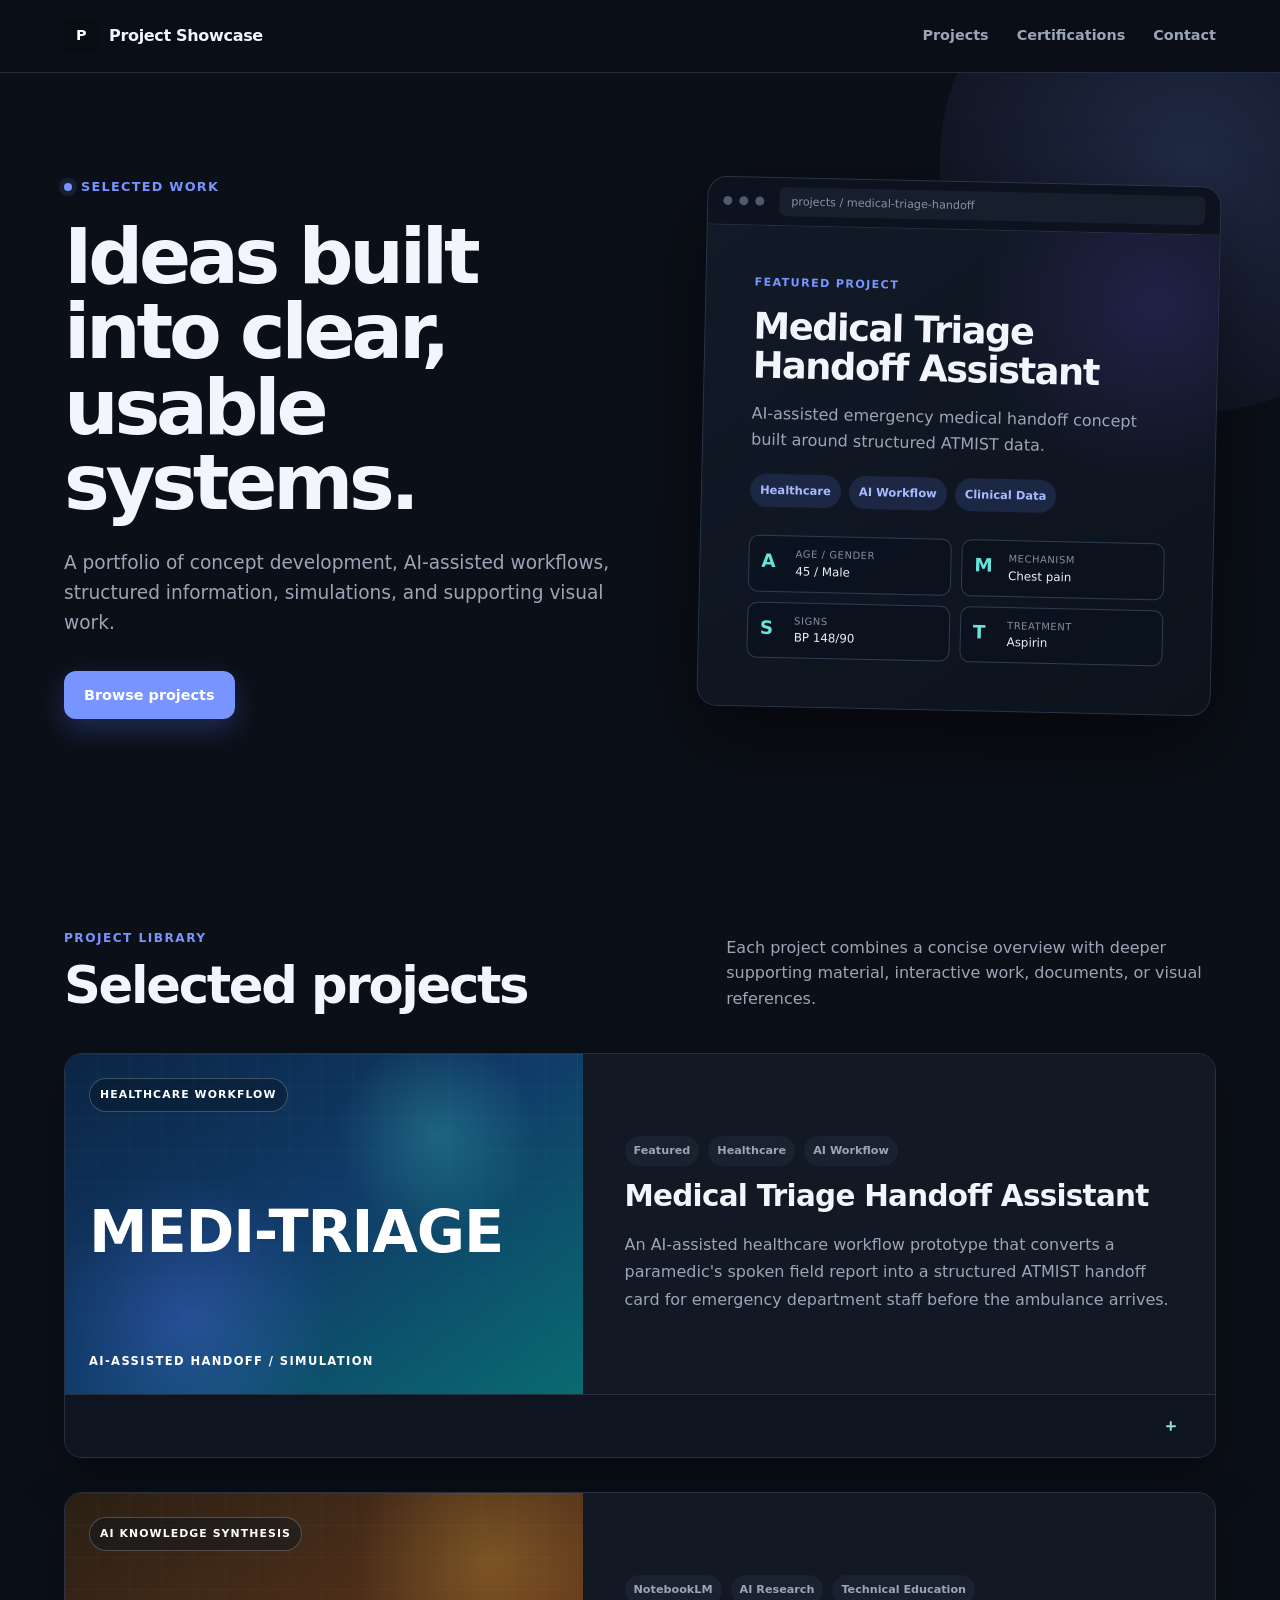
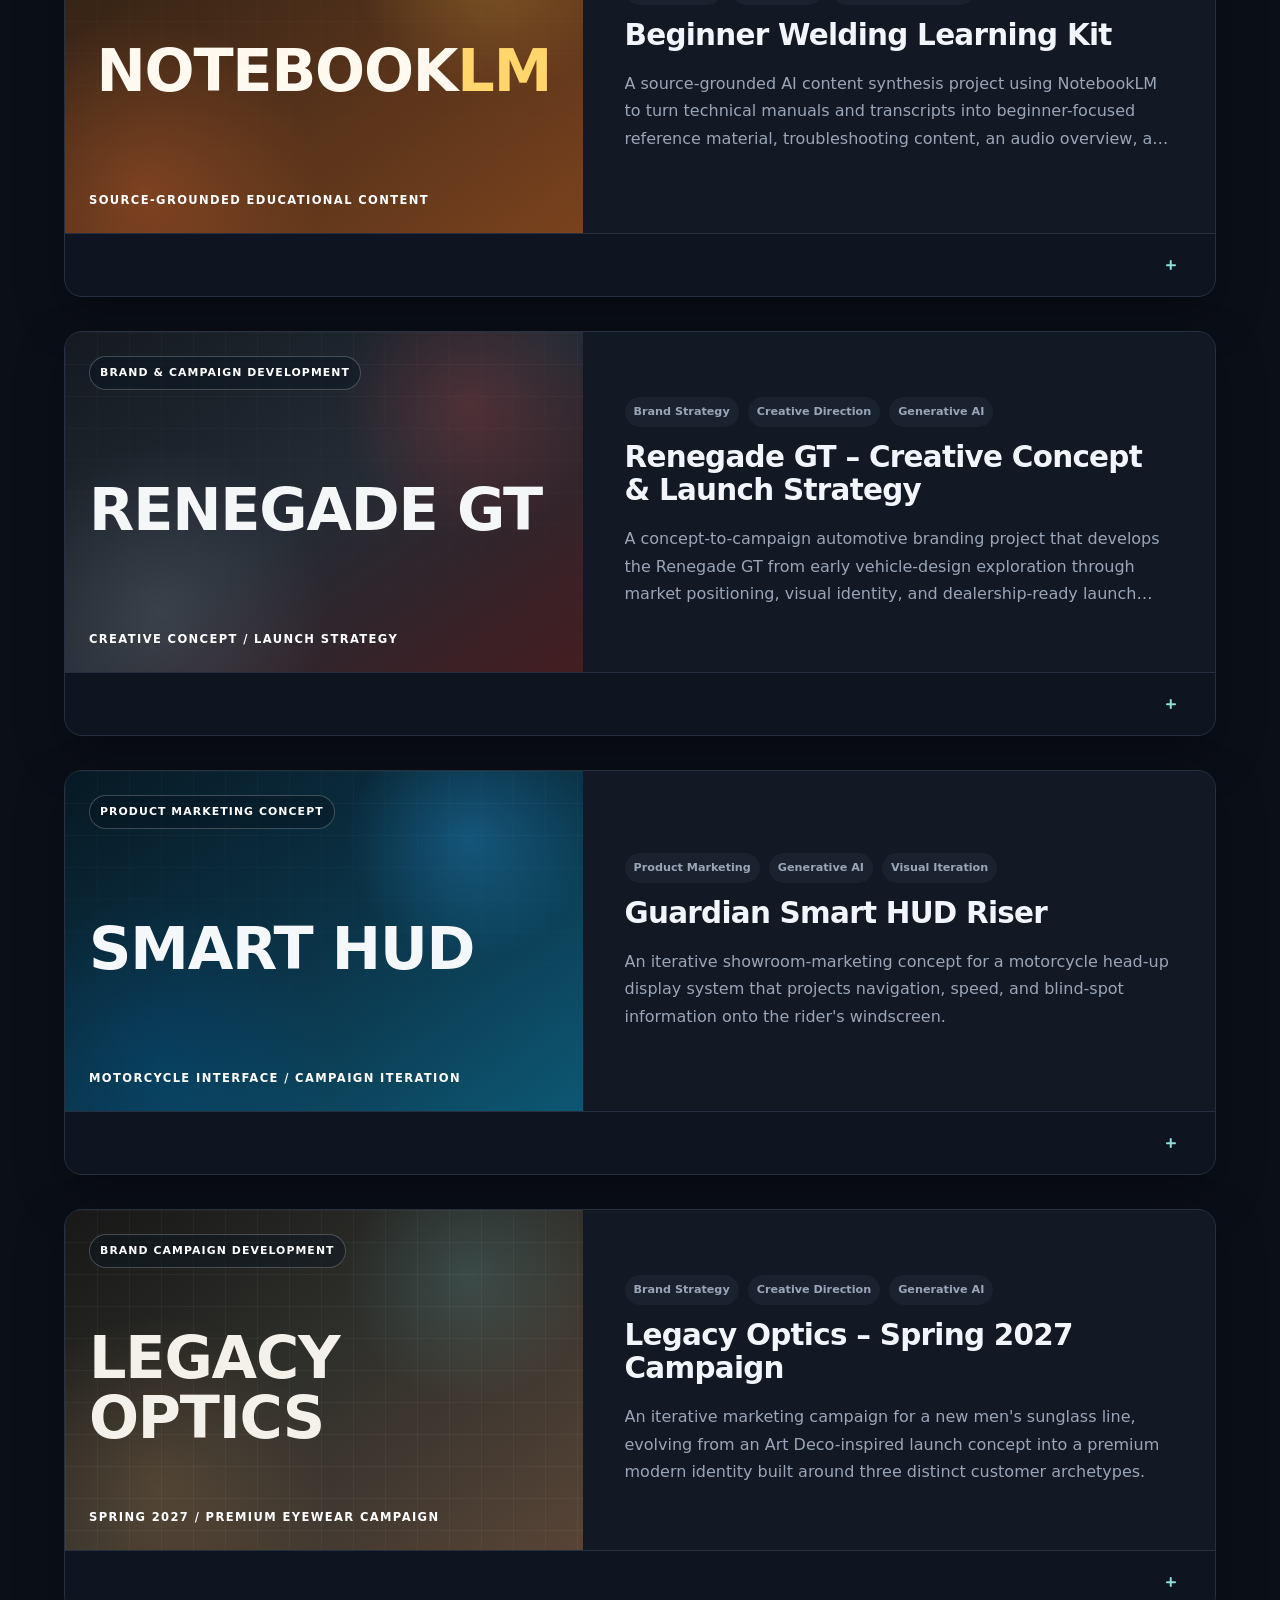
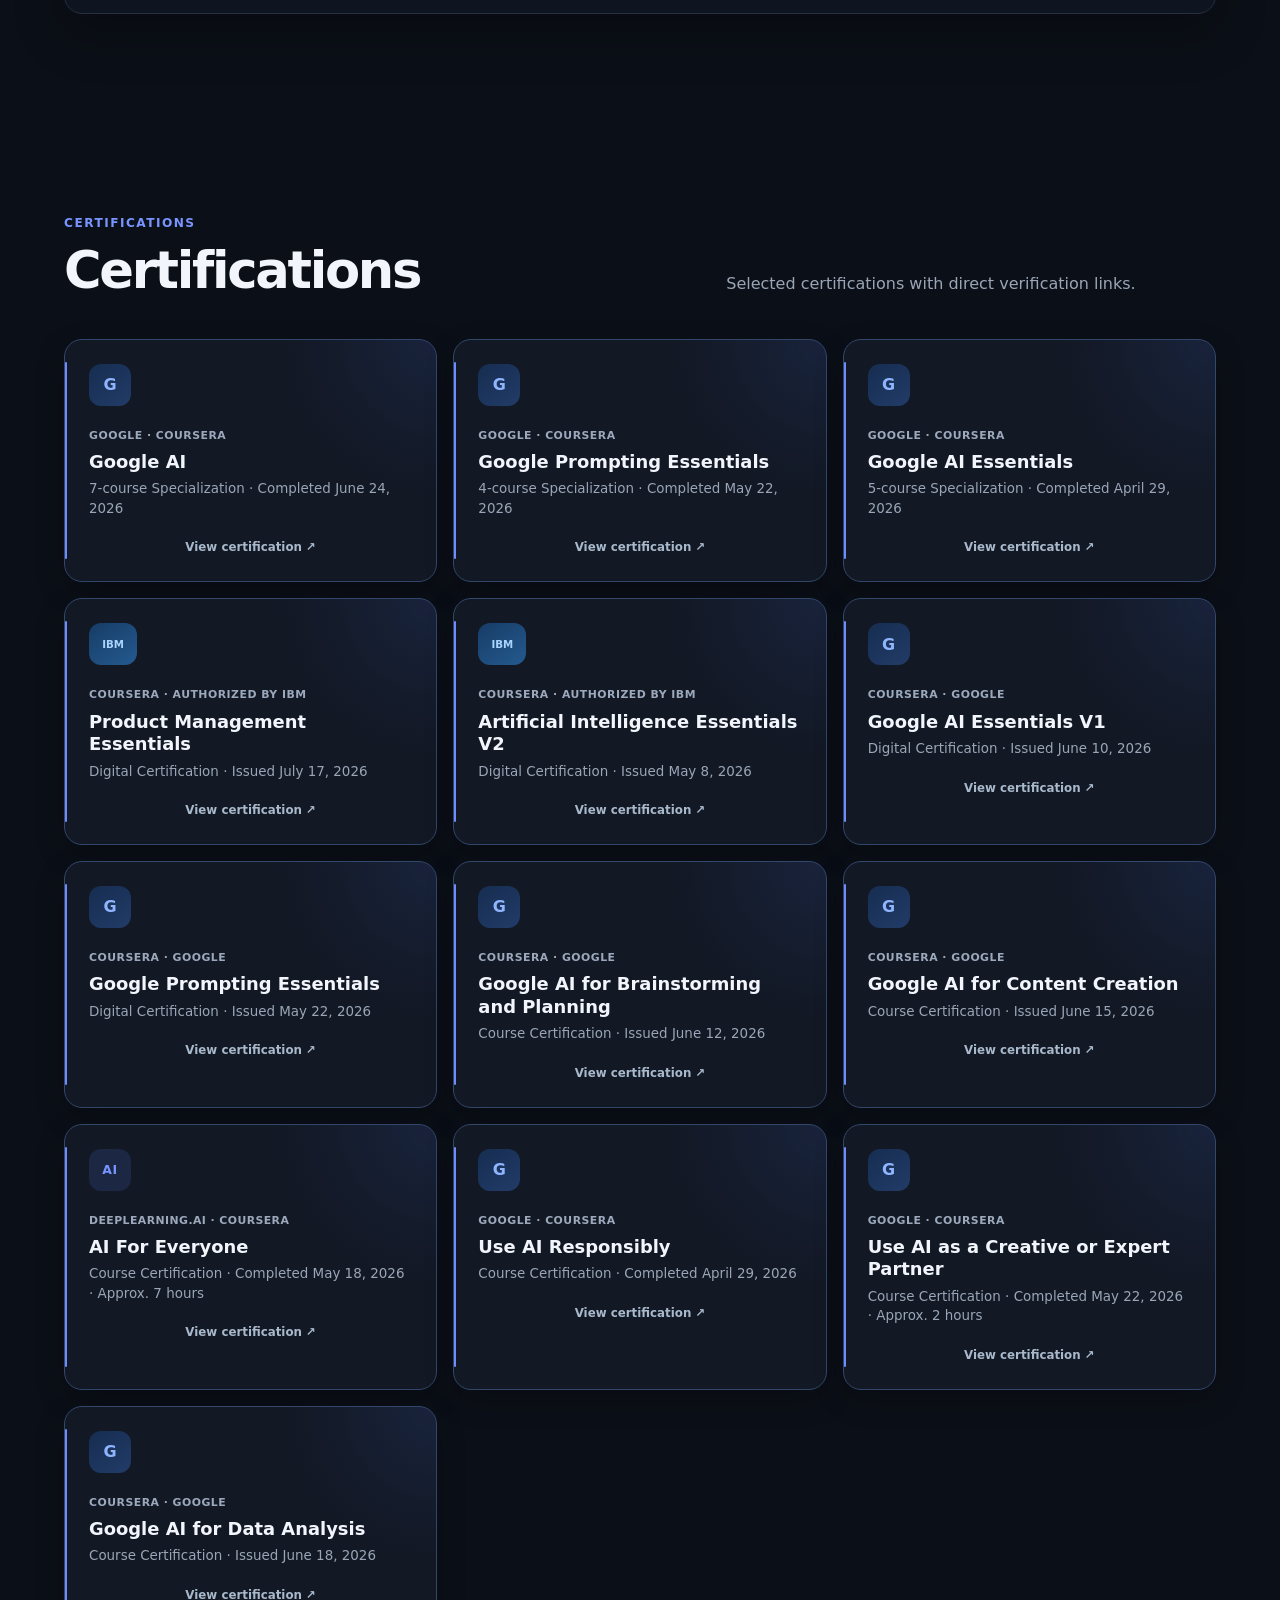
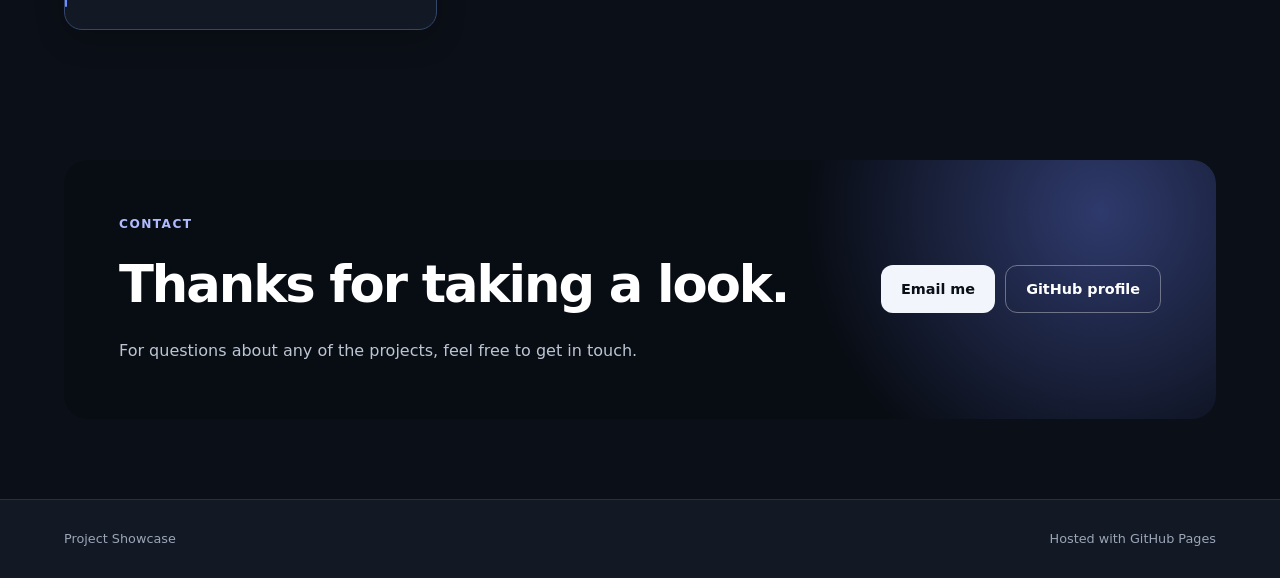
==== commit 4d8f6bc4: "Add files via upload" ====
--- a/index.html
+++ b/index.html
@@ -6,7 +6,7 @@
 <meta content="width=device-width, initial-scale=1.0" name="viewport"/>
 <title>Project Showcase</title>
 <meta content="Selected projects exploring AI-assisted workflows, structured information, and visual concepts." name="description"/>
-<link href="style.css?v=v42-creative-expert-partner" rel="stylesheet"/>
+<link href="style.css?v=v43-certifications-final" rel="stylesheet"/>
 <style id="v11-critical-fixes">
 /* Critical v11 cleanup: intentionally inline so stale external CSS cannot reintroduce these UI elements. */
 .triage-pulse, .triage-visual-copy .triage-pulse { display:none !important; width:0 !important; height:0 !important; background:none !important; clip-path:none !important; }
@@ -26,7 +26,7 @@
 </a>
 <nav aria-label="Primary navigation" class="nav-links">
 <a href="#projects">Projects</a>
-<a href="#credentials">Credentials</a>
+<a href="#credentials">Certifications</a>
 <a href="#contact">Contact</a>
 </nav>
 </div>
@@ -454,8 +454,8 @@
 <section class="section" id="credentials">
 <div class="wrap">
 <div class="section-heading">
-<div><p class="section-kicker">CREDENTIALS</p><h2>Certifications</h2></div>
-<p class="section-intro">Credential links can be added here as direct verification pages become available.</p>
+<div><p class="section-kicker">CERTIFICATIONS</p><h2>Certifications</h2></div>
+<p class="section-intro">Selected certifications with direct verification links.</p>
 </div>
 <div class="credential-grid">
 <a class="credential-card credential-live" href="https://www.coursera.org/account/accomplishments/specialization/J3AWEK2CLWH9?utm_source=link&amp;utm_medium=certificate&amp;utm_content=cert_image&amp;utm_campaign=sharing_cta&amp;utm_product=prof" rel="noopener noreferrer" target="_blank">
@@ -465,7 +465,7 @@
 <h3>Google AI</h3>
 <p class="credential-meta">7-course Specialization · Completed June 24, 2026</p>
 </div>
-<span class="credential-link-label">View credential ↗</span>
+<span class="credential-link-label">View certification ↗</span>
 </a>
 <a class="credential-card credential-live" href="https://www.coursera.org/account/accomplishments/specialization/QNRPFQTRSZ3F?utm_source=link&amp;utm_medium=certificate&amp;utm_content=cert_image&amp;utm_campaign=sharing_cta&amp;utm_product=s12n" rel="noopener noreferrer" target="_blank">
 <div class="credential-icon credential-google">G</div>
@@ -474,7 +474,7 @@
 <h3>Google Prompting Essentials</h3>
 <p class="credential-meta">4-course Specialization · Completed May 22, 2026</p>
 </div>
-<span class="credential-link-label">View credential ↗</span>
+<span class="credential-link-label">View certification ↗</span>
 </a>
 <a class="credential-card credential-live" href="https://www.coursera.org/account/accomplishments/specialization/5A8XAN8TT3IL?utm_source=link&amp;utm_medium=certificate&amp;utm_content=cert_image&amp;utm_campaign=sharing_cta&amp;utm_product=s12n" rel="noopener noreferrer" target="_blank">
 <div class="credential-icon credential-google">G</div>
@@ -483,70 +483,70 @@
 <h3>Google AI Essentials</h3>
 <p class="credential-meta">5-course Specialization · Completed April 29, 2026</p>
 </div>
-<span class="credential-link-label">View credential ↗</span>
+<span class="credential-link-label">View certification ↗</span>
 </a>
 <a class="credential-card credential-live credential-ibm-card" href="https://www.credly.com/badges/e8010d23-5bd4-4355-aad9-c910244a5d05/public_url" rel="noopener noreferrer" target="_blank">
 <div class="credential-icon credential-ibm">IBM</div>
 <div class="credential-copy">
 <p class="credential-provider">Coursera · Authorized by IBM</p>
 <h3>Product Management Essentials</h3>
-<p class="credential-meta">Digital Credential · Issued July 17, 2026</p>
-</div>
-<span class="credential-link-label">View credential ↗</span>
+<p class="credential-meta">Digital Certification · Issued July 17, 2026</p>
+</div>
+<span class="credential-link-label">View certification ↗</span>
 </a>
 <a class="credential-card credential-live credential-ibm-card credential-ibm-ai" href="https://www.credly.com/badges/64ed5a50-40da-4a8c-b58d-6d24586c3888/public_url" rel="noopener noreferrer" target="_blank">
 <div class="credential-icon credential-ibm">IBM</div>
 <div class="credential-copy">
 <p class="credential-provider">Coursera · Authorized by IBM</p>
 <h3>Artificial Intelligence Essentials V2</h3>
-<p class="credential-meta">Digital Credential · Issued May 8, 2026</p>
-</div>
-<span class="credential-link-label">View credential ↗</span>
+<p class="credential-meta">Digital Certification · Issued May 8, 2026</p>
+</div>
+<span class="credential-link-label">View certification ↗</span>
 </a>
 <a class="credential-card credential-live credential-google-credly" href="https://www.credly.com/badges/f1588688-439a-49bc-b2d1-5add70c46ecc/public_url" rel="noopener noreferrer" target="_blank">
 <div class="credential-icon credential-google">G</div>
 <div class="credential-copy">
 <p class="credential-provider">Coursera · Google</p>
 <h3>Google AI Essentials V1</h3>
-<p class="credential-meta">Digital Credential · Issued June 10, 2026</p>
-</div>
-<span class="credential-link-label">View credential ↗</span>
+<p class="credential-meta">Digital Certification · Issued June 10, 2026</p>
+</div>
+<span class="credential-link-label">View certification ↗</span>
 </a>
 <a class="credential-card credential-live credential-google-credly" href="https://www.credly.com/badges/bffea7f8-3a46-44c1-b0a8-657037edd877/public_url" rel="noopener noreferrer" target="_blank">
 <div class="credential-icon credential-google">G</div>
 <div class="credential-copy">
 <p class="credential-provider">Coursera · Google</p>
 <h3>Google Prompting Essentials</h3>
-<p class="credential-meta">Digital Credential · Issued May 22, 2026</p>
-</div>
-<span class="credential-link-label">View credential ↗</span>
+<p class="credential-meta">Digital Certification · Issued May 22, 2026</p>
+</div>
+<span class="credential-link-label">View certification ↗</span>
 </a>
 <a class="credential-card credential-live credential-google-credly" href="https://www.credly.com/badges/41491fe8-e28e-44ba-b7bf-18a43ee66e67/public_url" rel="noopener noreferrer" target="_blank">
 <div class="credential-icon credential-google">G</div>
 <div class="credential-copy">
 <p class="credential-provider">Coursera · Google</p>
 <h3>Google AI for Brainstorming and Planning</h3>
-<p class="credential-meta">Course Completion · Issued June 12, 2026</p>
-</div>
-<span class="credential-link-label">View credential ↗</span>
+<p class="credential-meta">Course Certification · Issued June 12, 2026</p>
+</div>
+<span class="credential-link-label">View certification ↗</span>
 </a>
 <a class="credential-card credential-live credential-google-credly" href="https://www.credly.com/badges/17766399-c3a1-487c-9bf5-e1643e7ddae9/public_url" rel="noopener noreferrer" target="_blank">
 <div class="credential-icon credential-google">G</div>
 <div class="credential-copy">
 <p class="credential-provider">Coursera · Google</p>
 <h3>Google AI for Content Creation</h3>
-<p class="credential-meta">Course Completion · Issued June 15, 2026</p>
-</div>
-<span class="credential-link-label">View credential ↗</span>
+<p class="credential-meta">Course Certification · Issued June 15, 2026</p>
+</div>
+<span class="credential-link-label">View certification ↗</span>
 </a>
 <a class="credential-card credential-live credential-deeplearning" href="https://www.coursera.org/account/accomplishments/verify/4K8ZGTWJR3RV?utm_source=link&amp;utm_medium=certificate&amp;utm_content=cert_image&amp;utm_campaign=sharing_cta&amp;utm_product=course" rel="noopener noreferrer" target="_blank">
 <div class="credential-icon credential-ai">AI</div>
 <div class="credential-copy">
 <p class="credential-provider">DeepLearning.AI · Coursera</p>
 <h3>AI For Everyone</h3>
-<p class="credential-meta">Course Certificate · Completed May 18, 2026 · Approx. 7 hours</p>
-</div>
-<span class="credential-link-label">View credential ↗</span>
+<p class="credential-meta">Course Certification · Completed May 18, 2026 · Approx. 7 hours</p>
+</div>
+<span class="credential-link-label">View certification ↗</span>
 </a>
 
 <a class="credential-card credential-live credential-google-course" href="https://www.coursera.org/account/accomplishments/verify/5T0KEG97B24L?utm_source=link&amp;utm_medium=certificate&amp;utm_content=cert_image&amp;utm_campaign=sharing_cta&amp;utm_product=course" rel="noopener noreferrer" target="_blank">
@@ -554,18 +554,27 @@
 <div class="credential-copy">
 <p class="credential-provider">Google · Coursera</p>
 <h3>Use AI Responsibly</h3>
-<p class="credential-meta">Course Certificate · Completed April 29, 2026</p>
-</div>
-<span class="credential-link-label">View credential ↗</span>
+<p class="credential-meta">Course Certification · Completed April 29, 2026</p>
+</div>
+<span class="credential-link-label">View certification ↗</span>
 </a>
 <a class="credential-card credential-live credential-google-course" href="https://www.coursera.org/account/accomplishments/verify/TECKLWH9LFDR?utm_source=link&amp;utm_medium=certificate&amp;utm_content=cert_image&amp;utm_campaign=sharing_cta&amp;utm_product=course" rel="noopener noreferrer" target="_blank">
 <div class="credential-icon credential-google">G</div>
 <div class="credential-copy">
 <p class="credential-provider">Google · Coursera</p>
 <h3>Use AI as a Creative or Expert Partner</h3>
-<p class="credential-meta">Course Certificate · Completed May 22, 2026 · Approx. 2 hours</p>
-</div>
-<span class="credential-link-label">View credential ↗</span>
+<p class="credential-meta">Course Certification · Completed May 22, 2026 · Approx. 2 hours</p>
+</div>
+<span class="credential-link-label">View certification ↗</span>
+</a>
+<a class="credential-card credential-live credential-google-credly" href="https://www.credly.com/badges/c8c89883-32d6-4b28-8e2e-2bf01b763c7b/public_url" rel="noopener noreferrer" target="_blank">
+<div class="credential-icon credential-google">G</div>
+<div class="credential-copy">
+<p class="credential-provider">Coursera · Google</p>
+<h3>Google AI for Data Analysis</h3>
+<p class="credential-meta">Course Certification · Issued June 18, 2026</p>
+</div>
+<span class="credential-link-label">View certification ↗</span>
 </a>
 </div>
 </div>
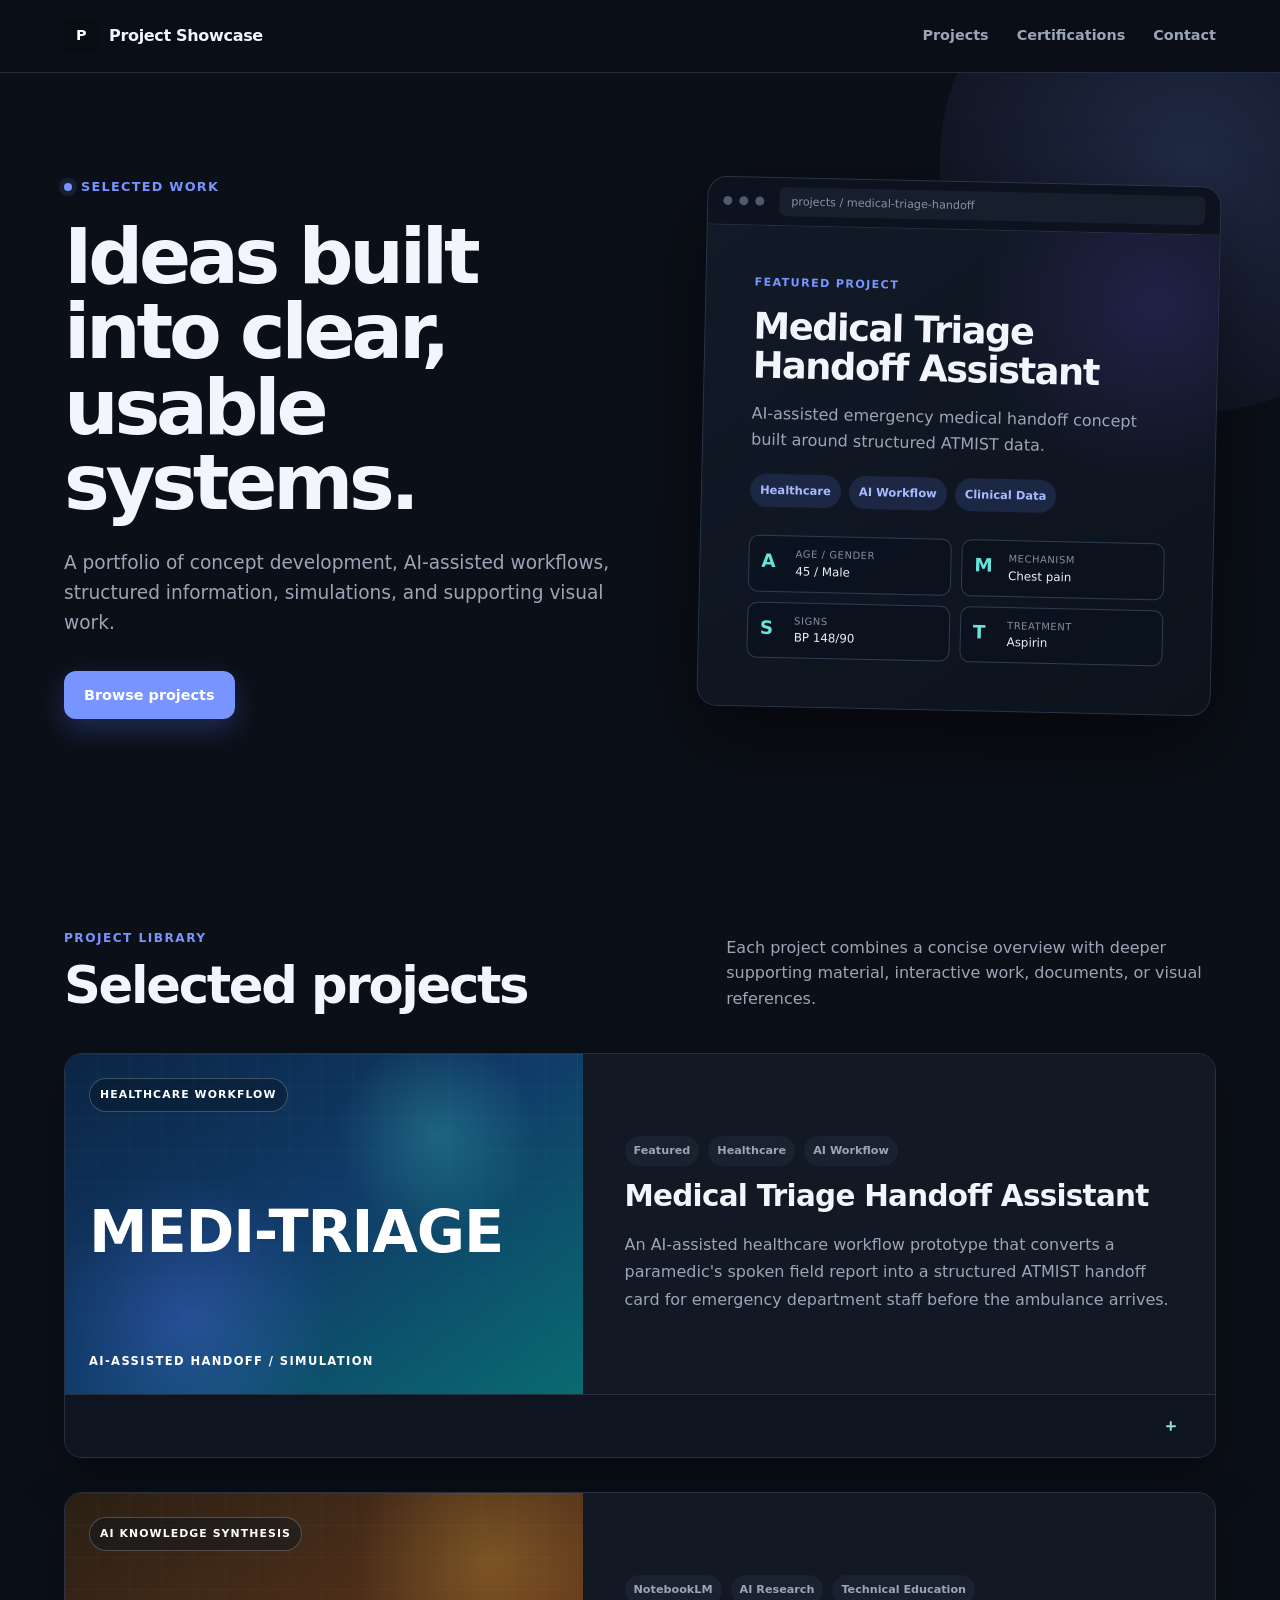
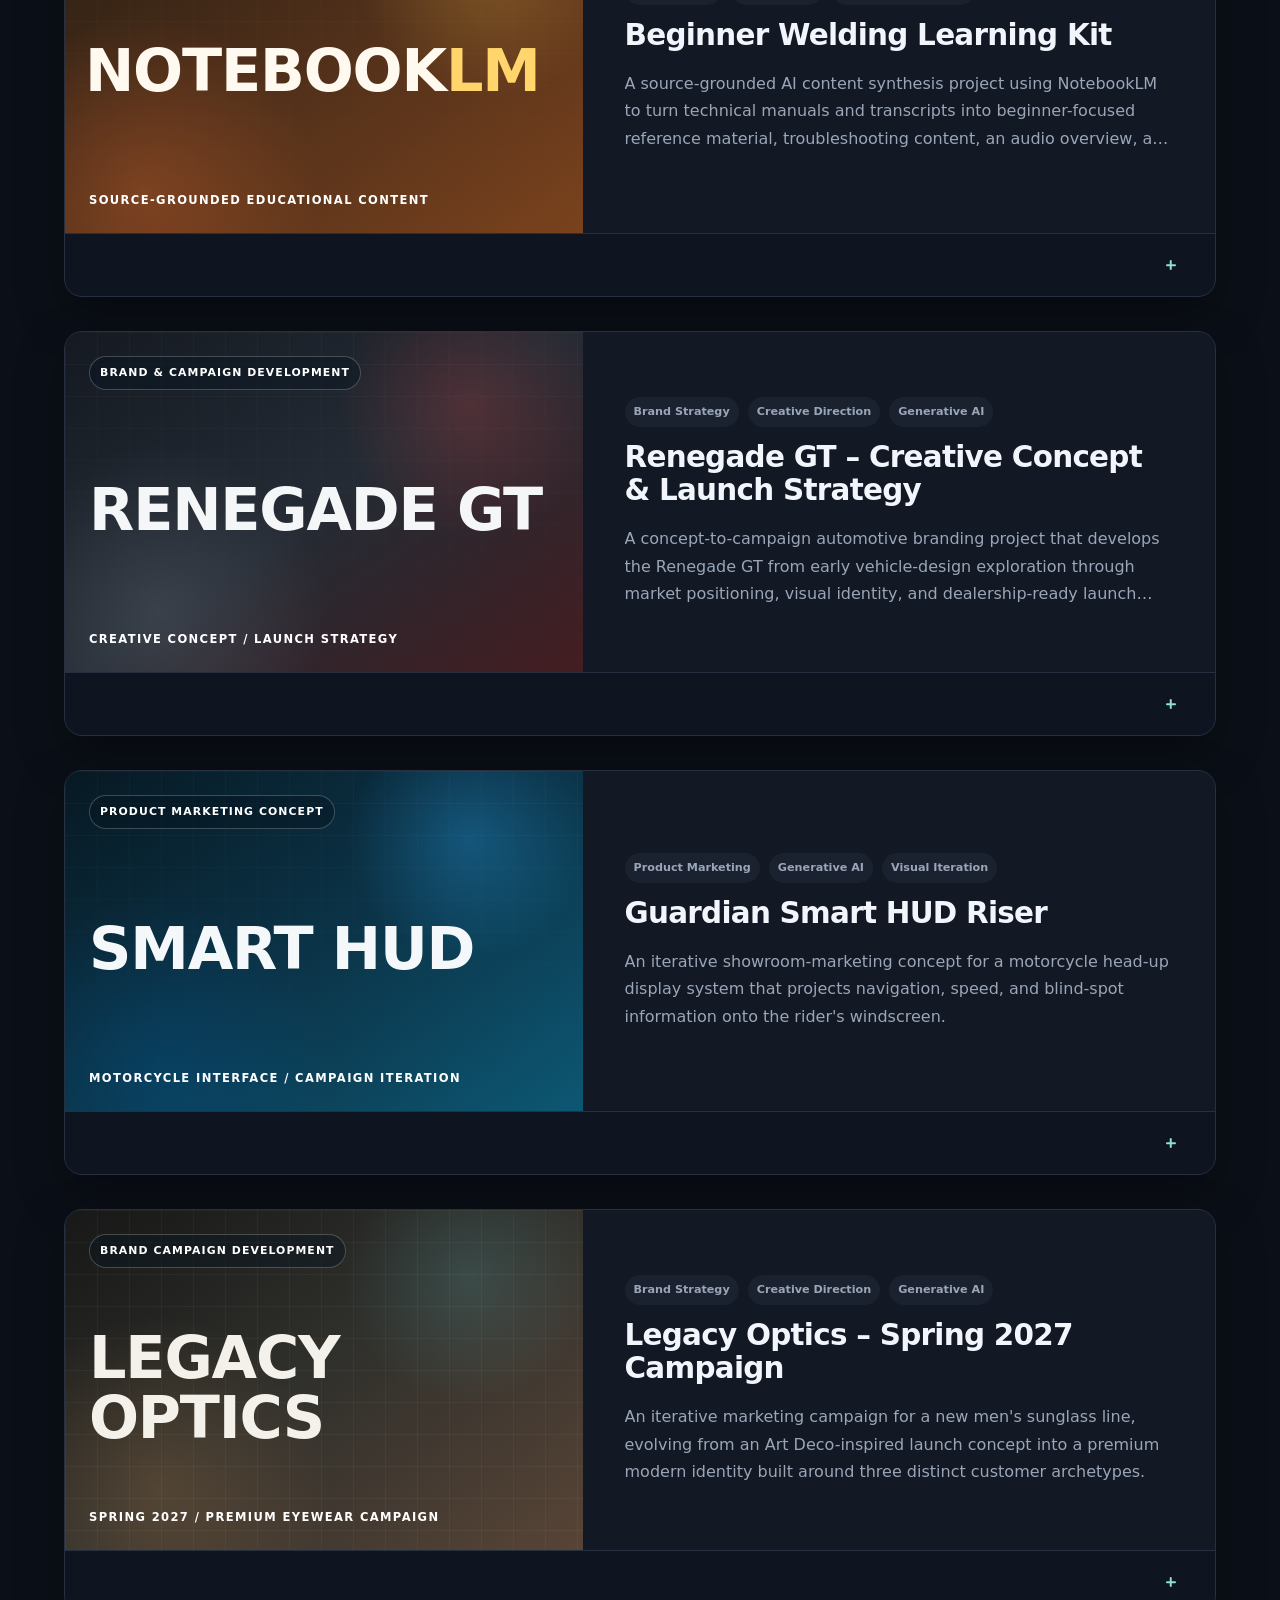
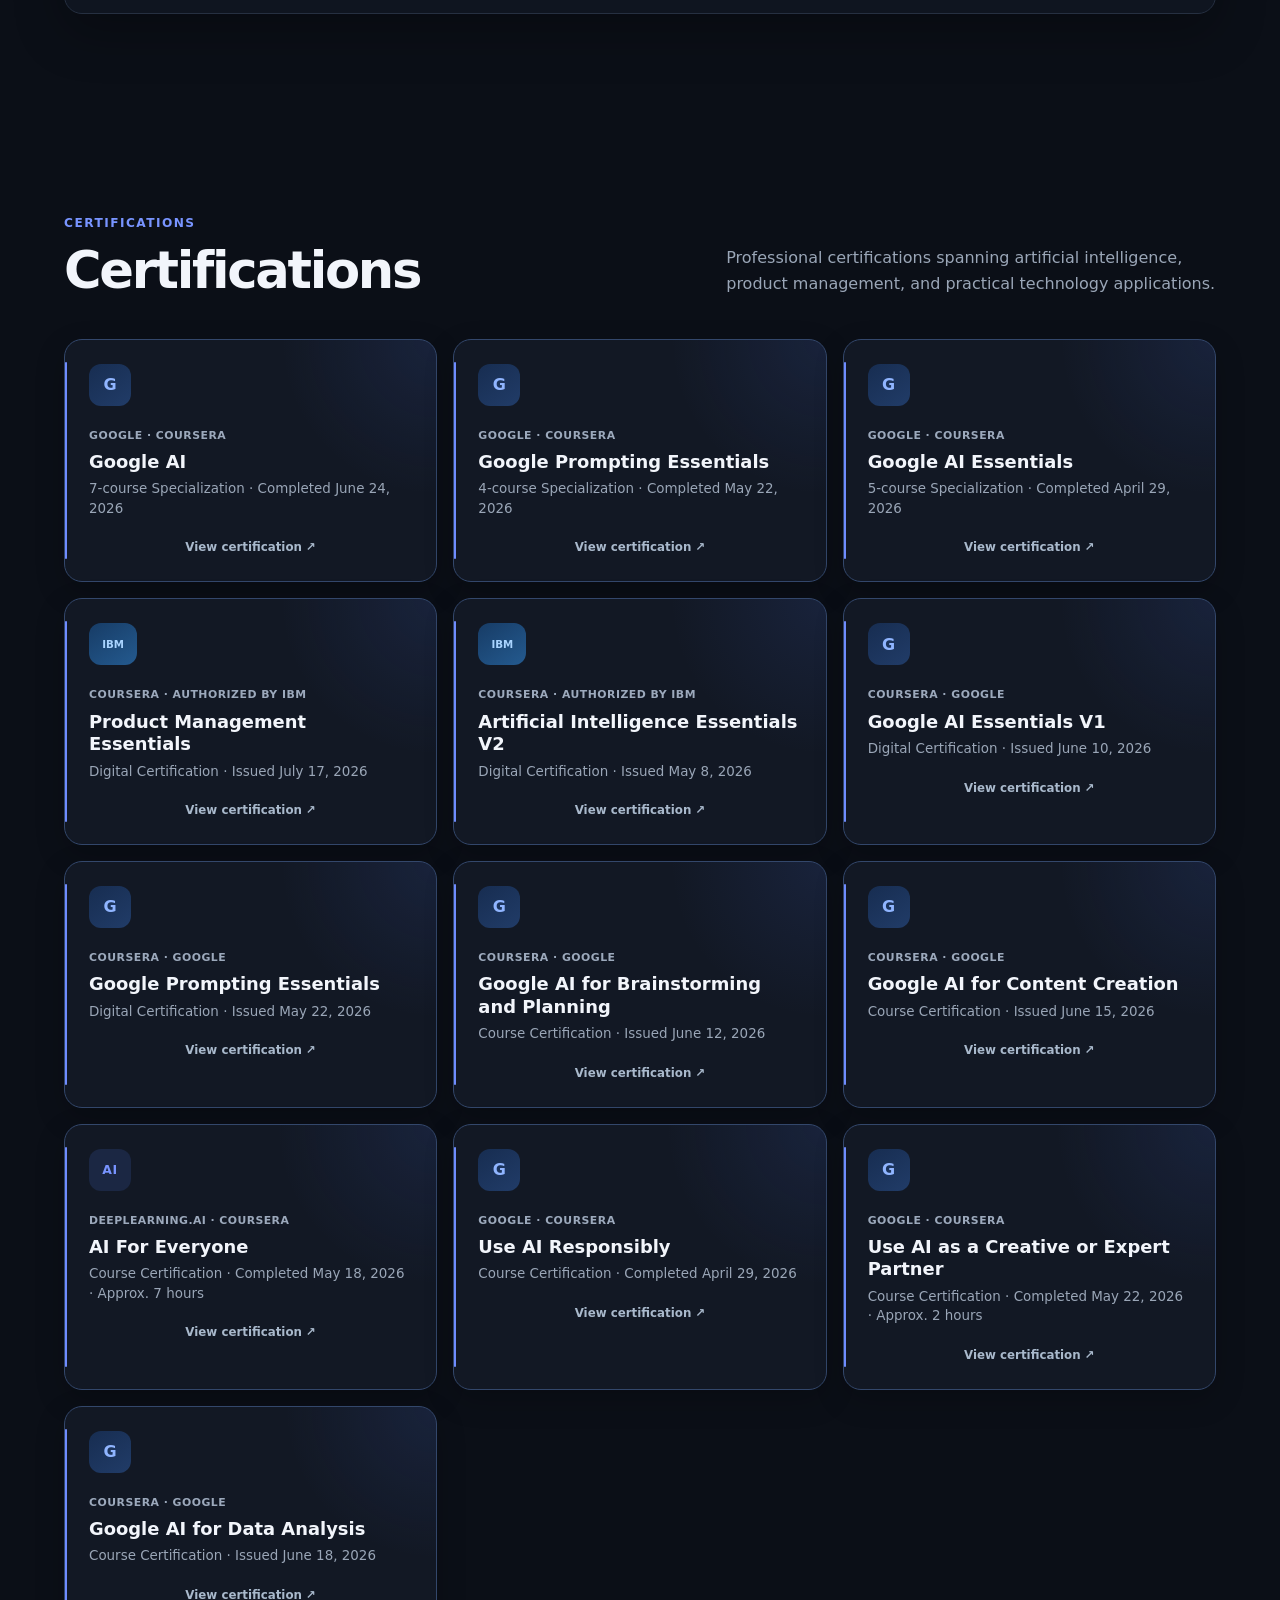
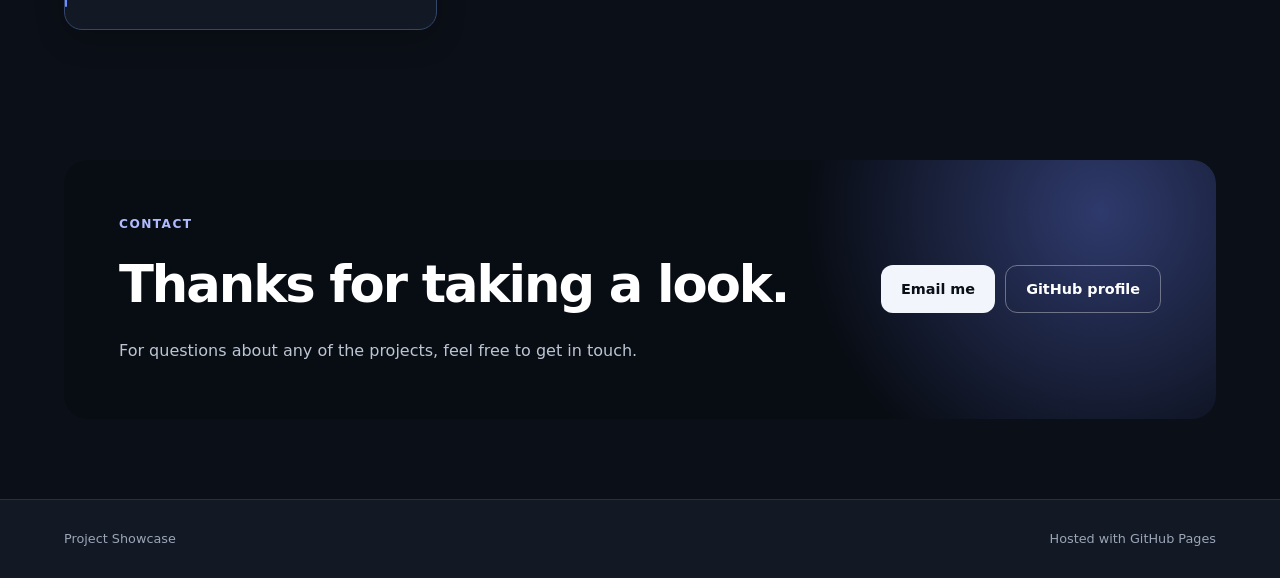
==== commit 5b989378: "Add files via upload" ====
--- a/index.html
+++ b/index.html
@@ -6,7 +6,7 @@
 <meta content="width=device-width, initial-scale=1.0" name="viewport"/>
 <title>Project Showcase</title>
 <meta content="Selected projects exploring AI-assisted workflows, structured information, and visual concepts." name="description"/>
-<link href="style.css?v=v43-certifications-final" rel="stylesheet"/>
+<link href="style.css?v=v44-certifications-copy-notebook" rel="stylesheet"/>
 <style id="v11-critical-fixes">
 /* Critical v11 cleanup: intentionally inline so stale external CSS cannot reintroduce these UI elements. */
 .triage-pulse, .triage-visual-copy .triage-pulse { display:none !important; width:0 !important; height:0 !important; background:none !important; clip-path:none !important; }
@@ -455,7 +455,7 @@
 <div class="wrap">
 <div class="section-heading">
 <div><p class="section-kicker">CERTIFICATIONS</p><h2>Certifications</h2></div>
-<p class="section-intro">Selected certifications with direct verification links.</p>
+<p class="section-intro">Professional certifications spanning artificial intelligence, product management, and practical technology applications.</p>
 </div>
 <div class="credential-grid">
 <a class="credential-card credential-live" href="https://www.coursera.org/account/accomplishments/specialization/J3AWEK2CLWH9?utm_source=link&amp;utm_medium=certificate&amp;utm_content=cert_image&amp;utm_campaign=sharing_cta&amp;utm_product=prof" rel="noopener noreferrer" target="_blank">
--- a/style.css
+++ b/style.css
@@ -2323,3 +2323,17 @@
   font-weight: 800;
 }
 .credential-deeplearning .credential-provider { letter-spacing: .04em; }
+
+
+/* v44 — certification intro copy and NotebookLM header alignment */
+.visual-notebook .notebook-visual-copy {
+  width: 100%;
+  align-items: flex-start !important;
+  justify-content: flex-start;
+  margin-left: -4px;
+}
+.visual-notebook .notebook-mark {
+  display: block;
+  margin-left: 0;
+}
+@media (max-width: 760px) { .visual-notebook .notebook-visual-copy { margin-left: -2px; } }
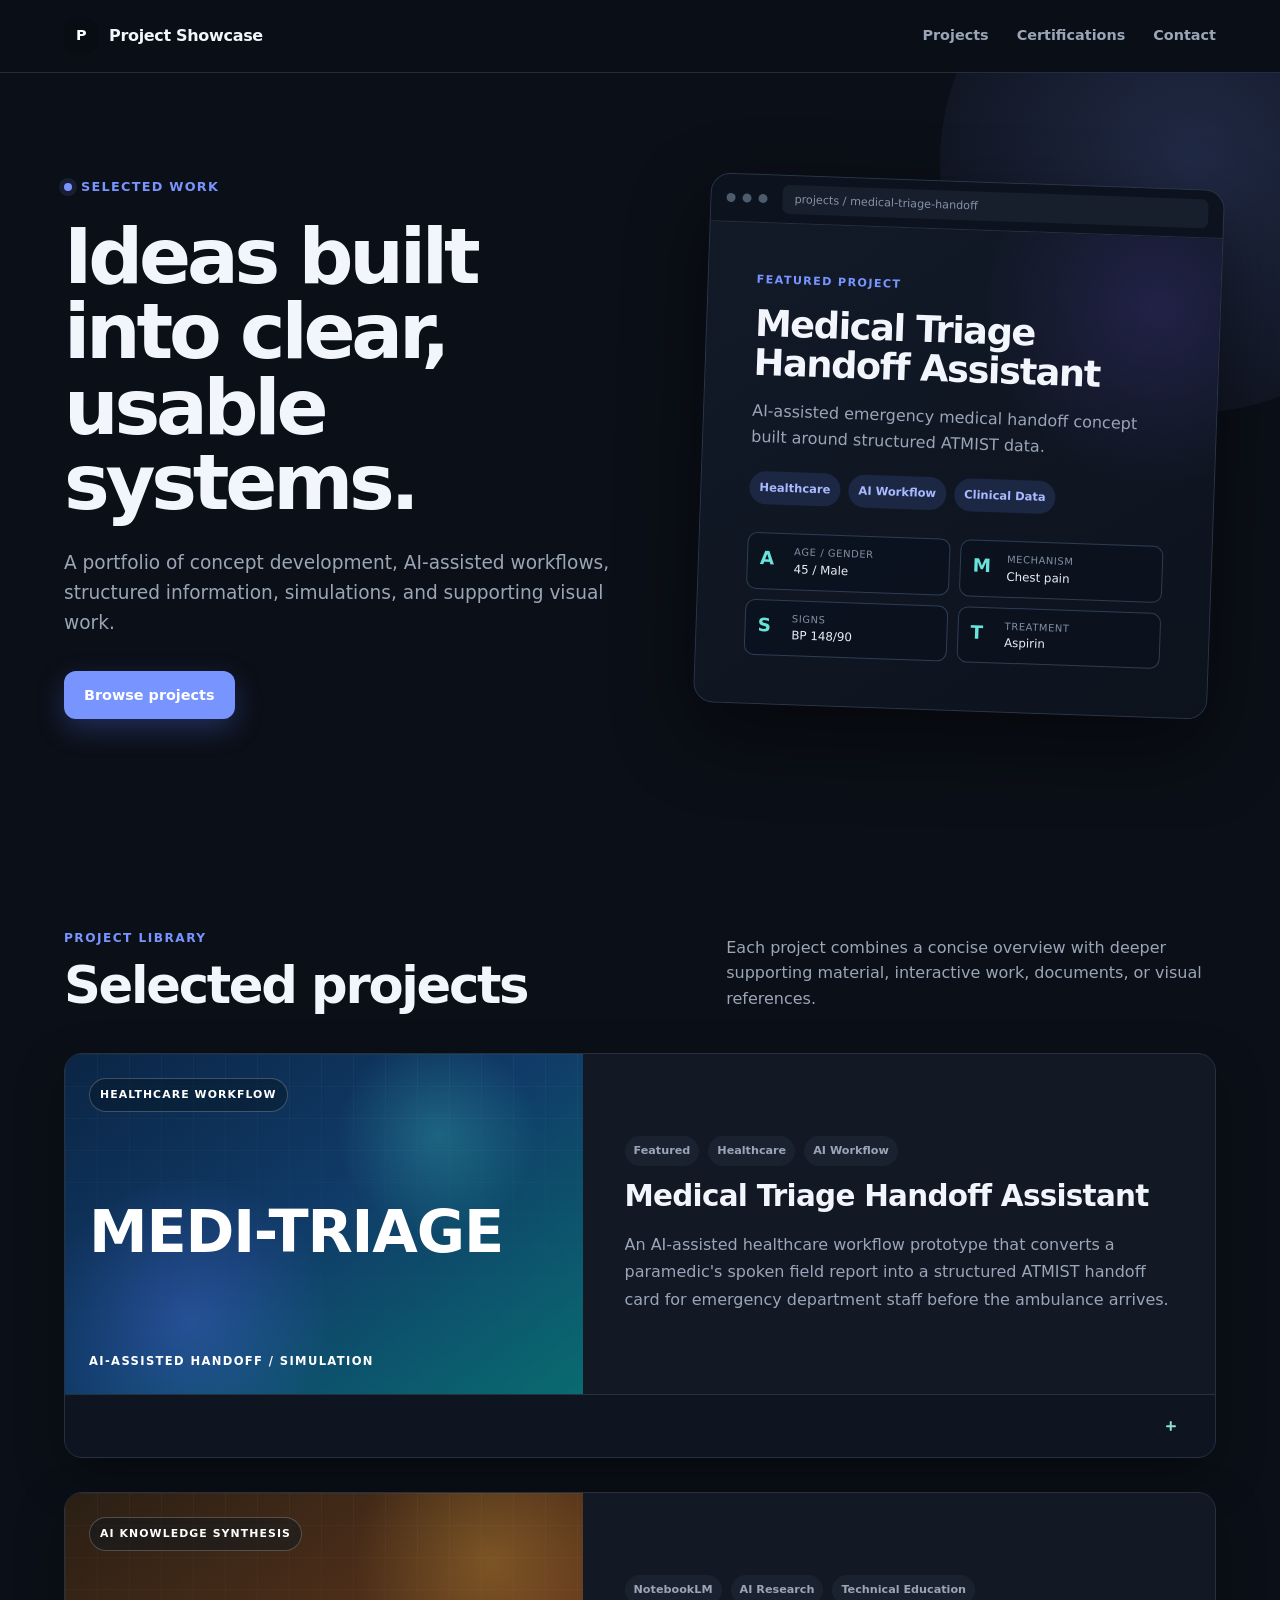
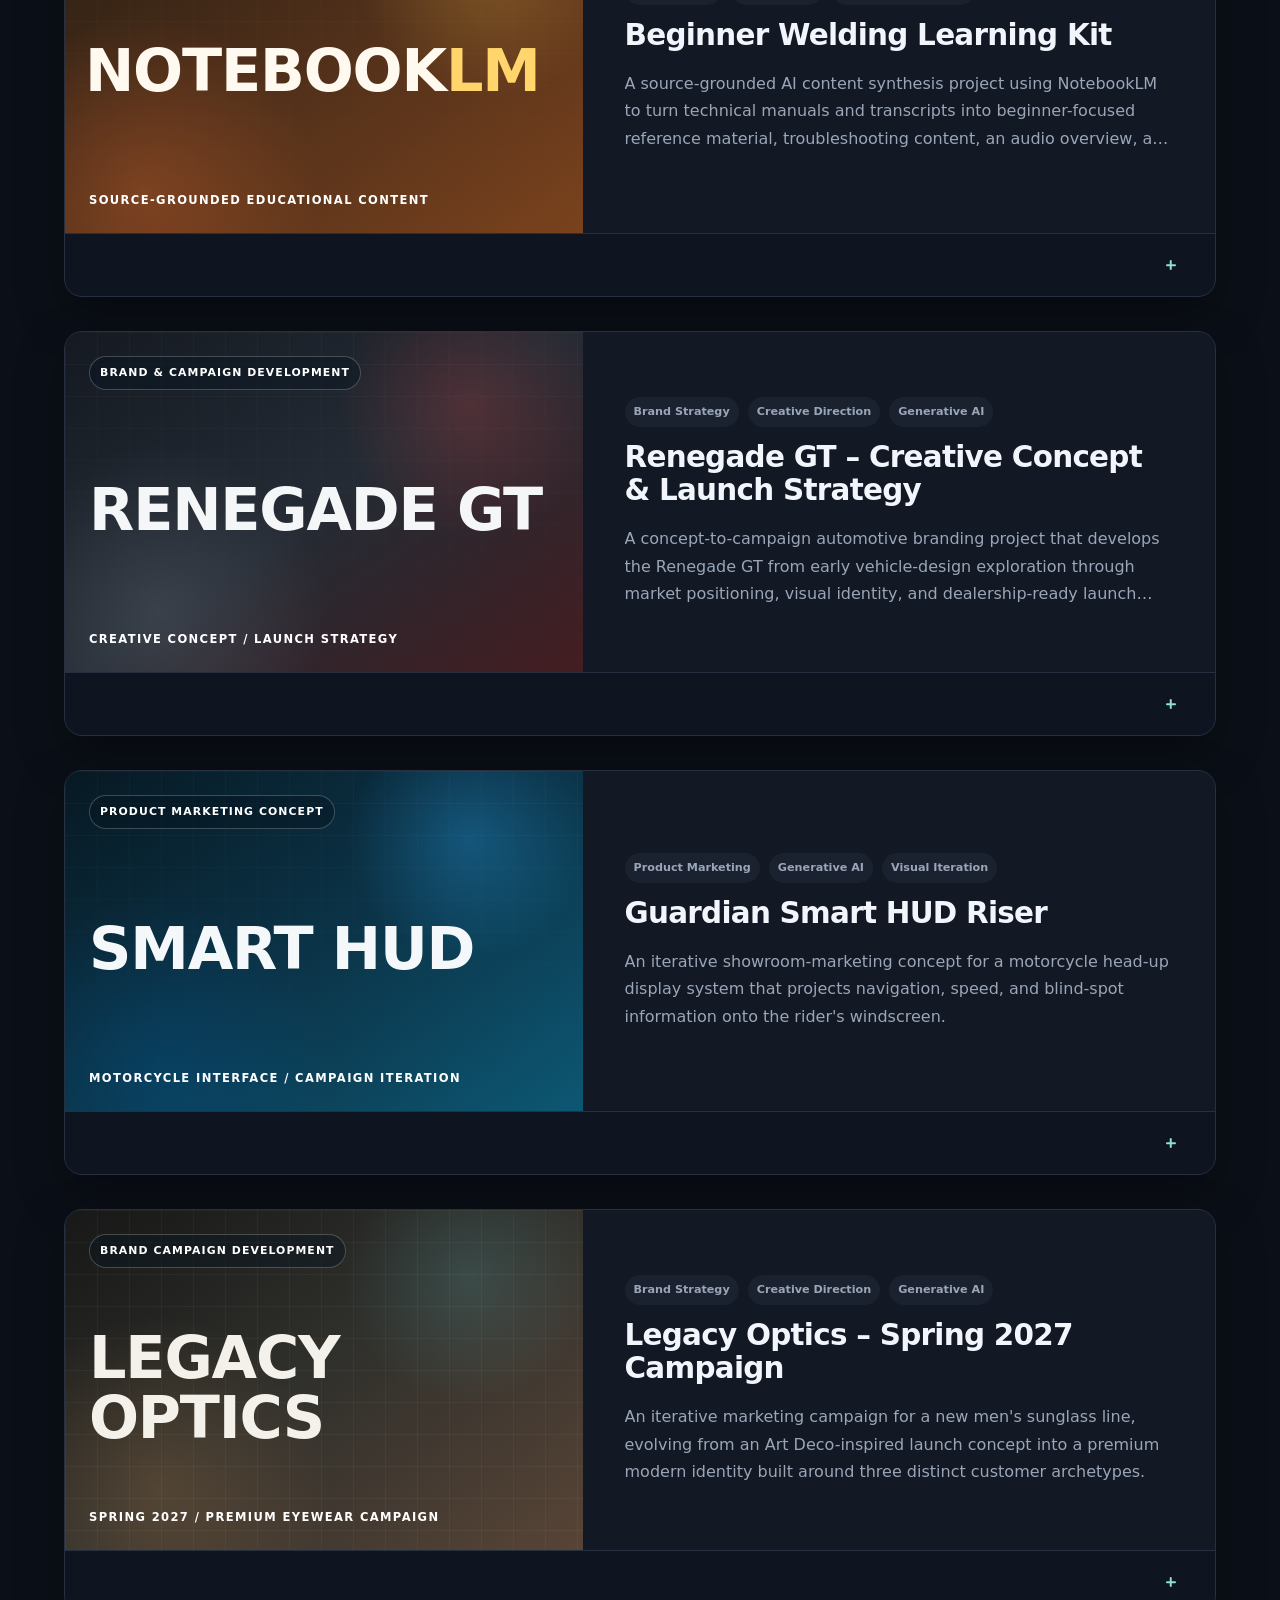
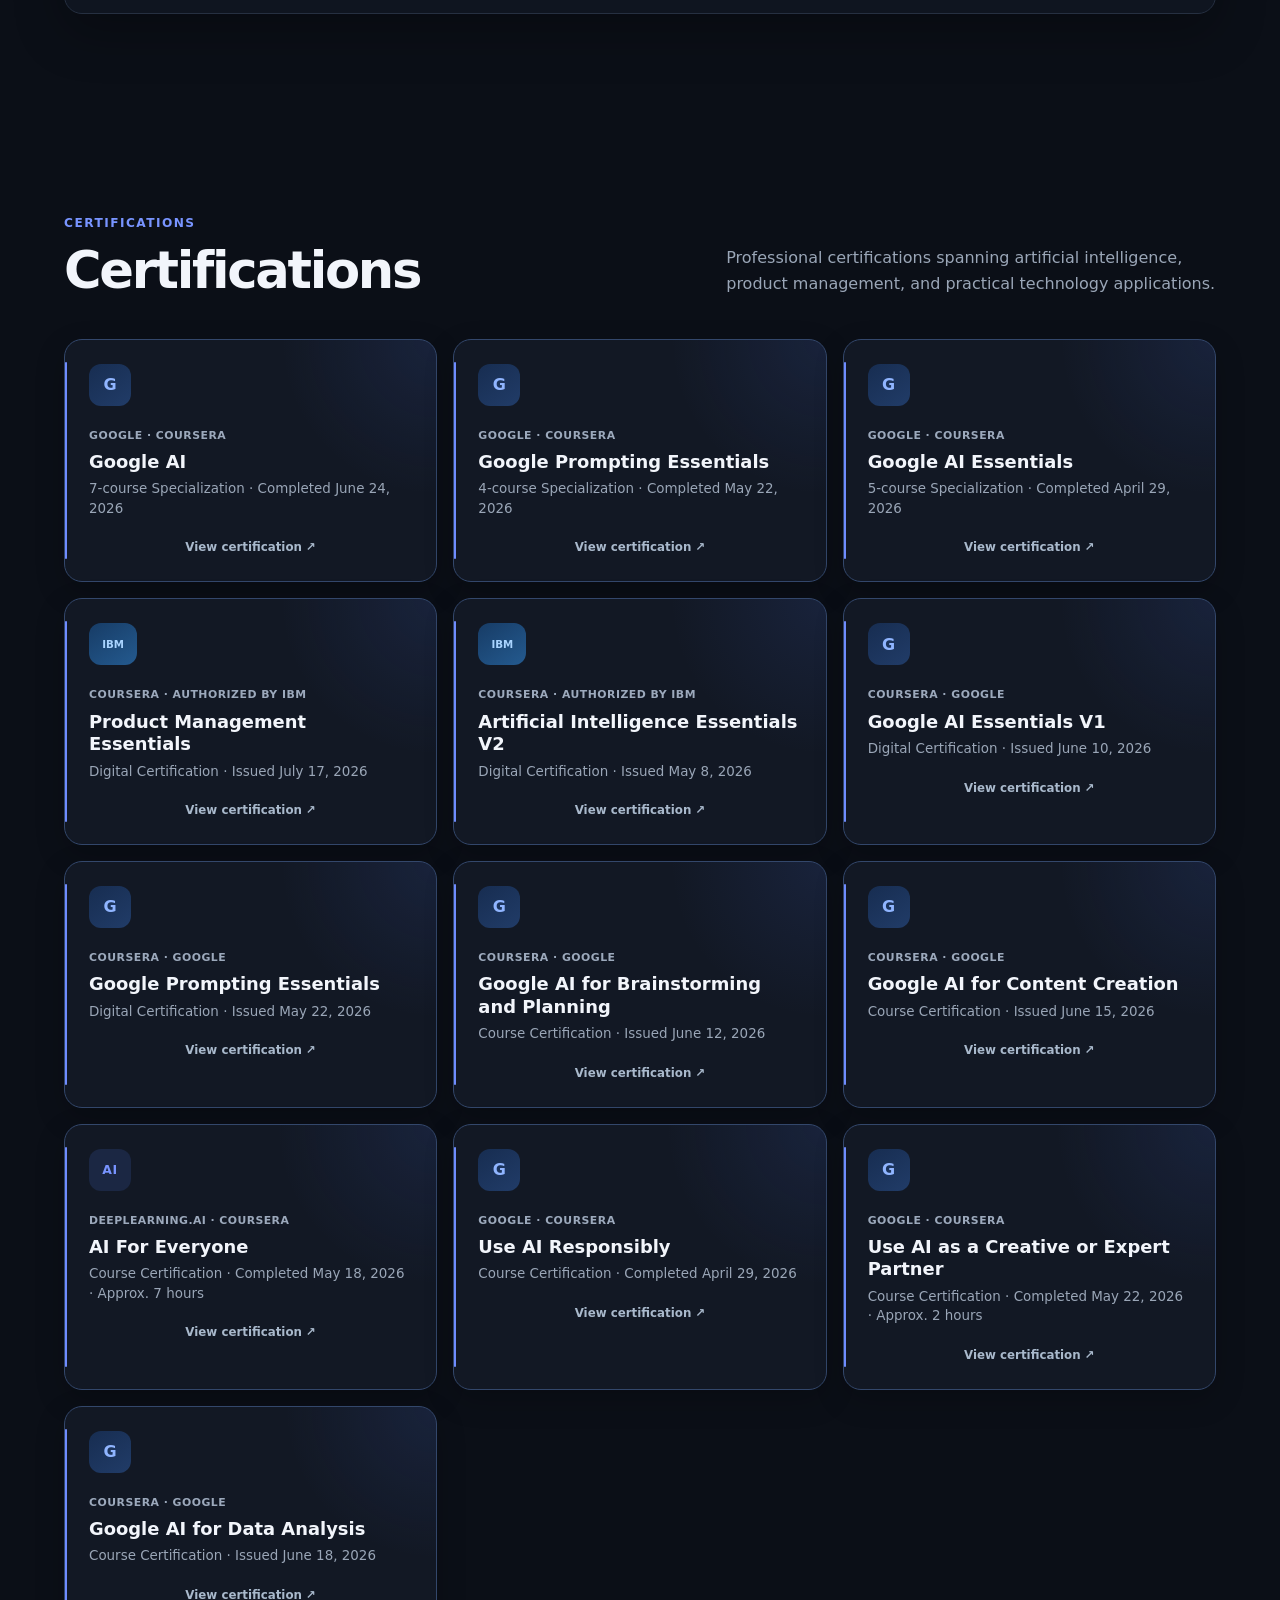
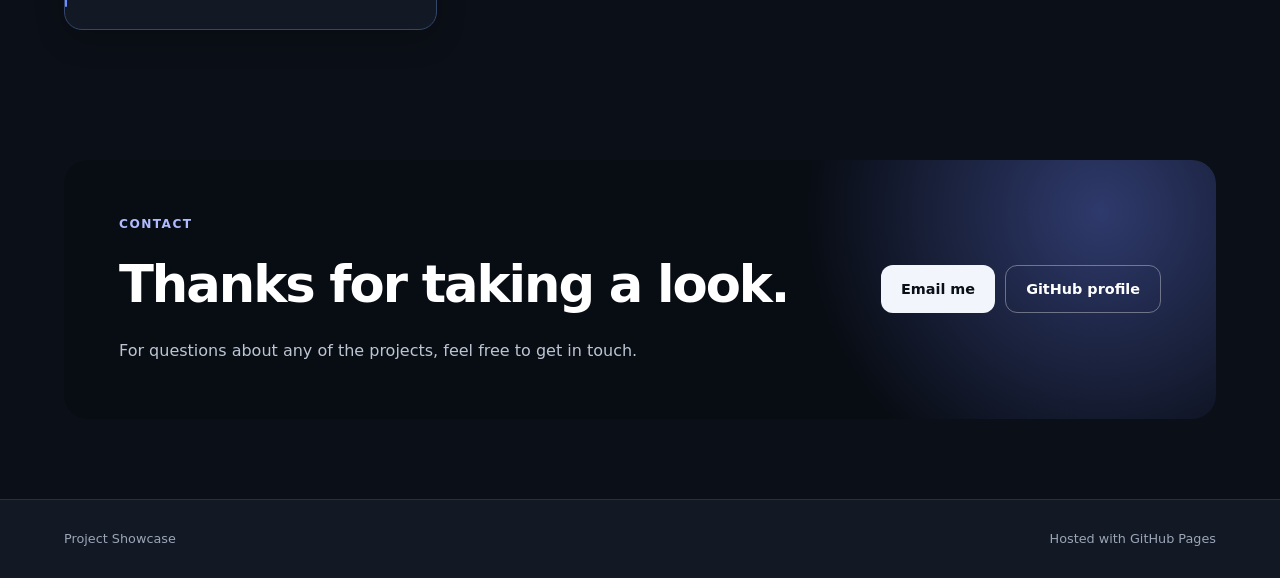
==== commit 90a4a46a: "Add files via upload" ====
--- a/index.html
+++ b/index.html
@@ -6,7 +6,7 @@
 <meta content="width=device-width, initial-scale=1.0" name="viewport"/>
 <title>Project Showcase</title>
 <meta content="Selected projects exploring AI-assisted workflows, structured information, and visual concepts." name="description"/>
-<link href="style.css?v=v44-certifications-copy-notebook" rel="stylesheet"/>
+<link href="style.css?v=v45-more-hero-tilt" rel="stylesheet"/>
 <style id="v11-critical-fixes">
 /* Critical v11 cleanup: intentionally inline so stale external CSS cannot reintroduce these UI elements. */
 .triage-pulse, .triage-visual-copy .triage-pulse { display:none !important; width:0 !important; height:0 !important; background:none !important; clip-path:none !important; }
--- a/style.css
+++ b/style.css
@@ -204,7 +204,7 @@
   border-radius: 20px;
   background: var(--surface);
   box-shadow: 0 30px 80px rgba(0, 0, 0, 0.48);
-  transform: rotate(1.25deg);
+  transform: rotate(2deg);
 }
 
 .preview-toolbar {
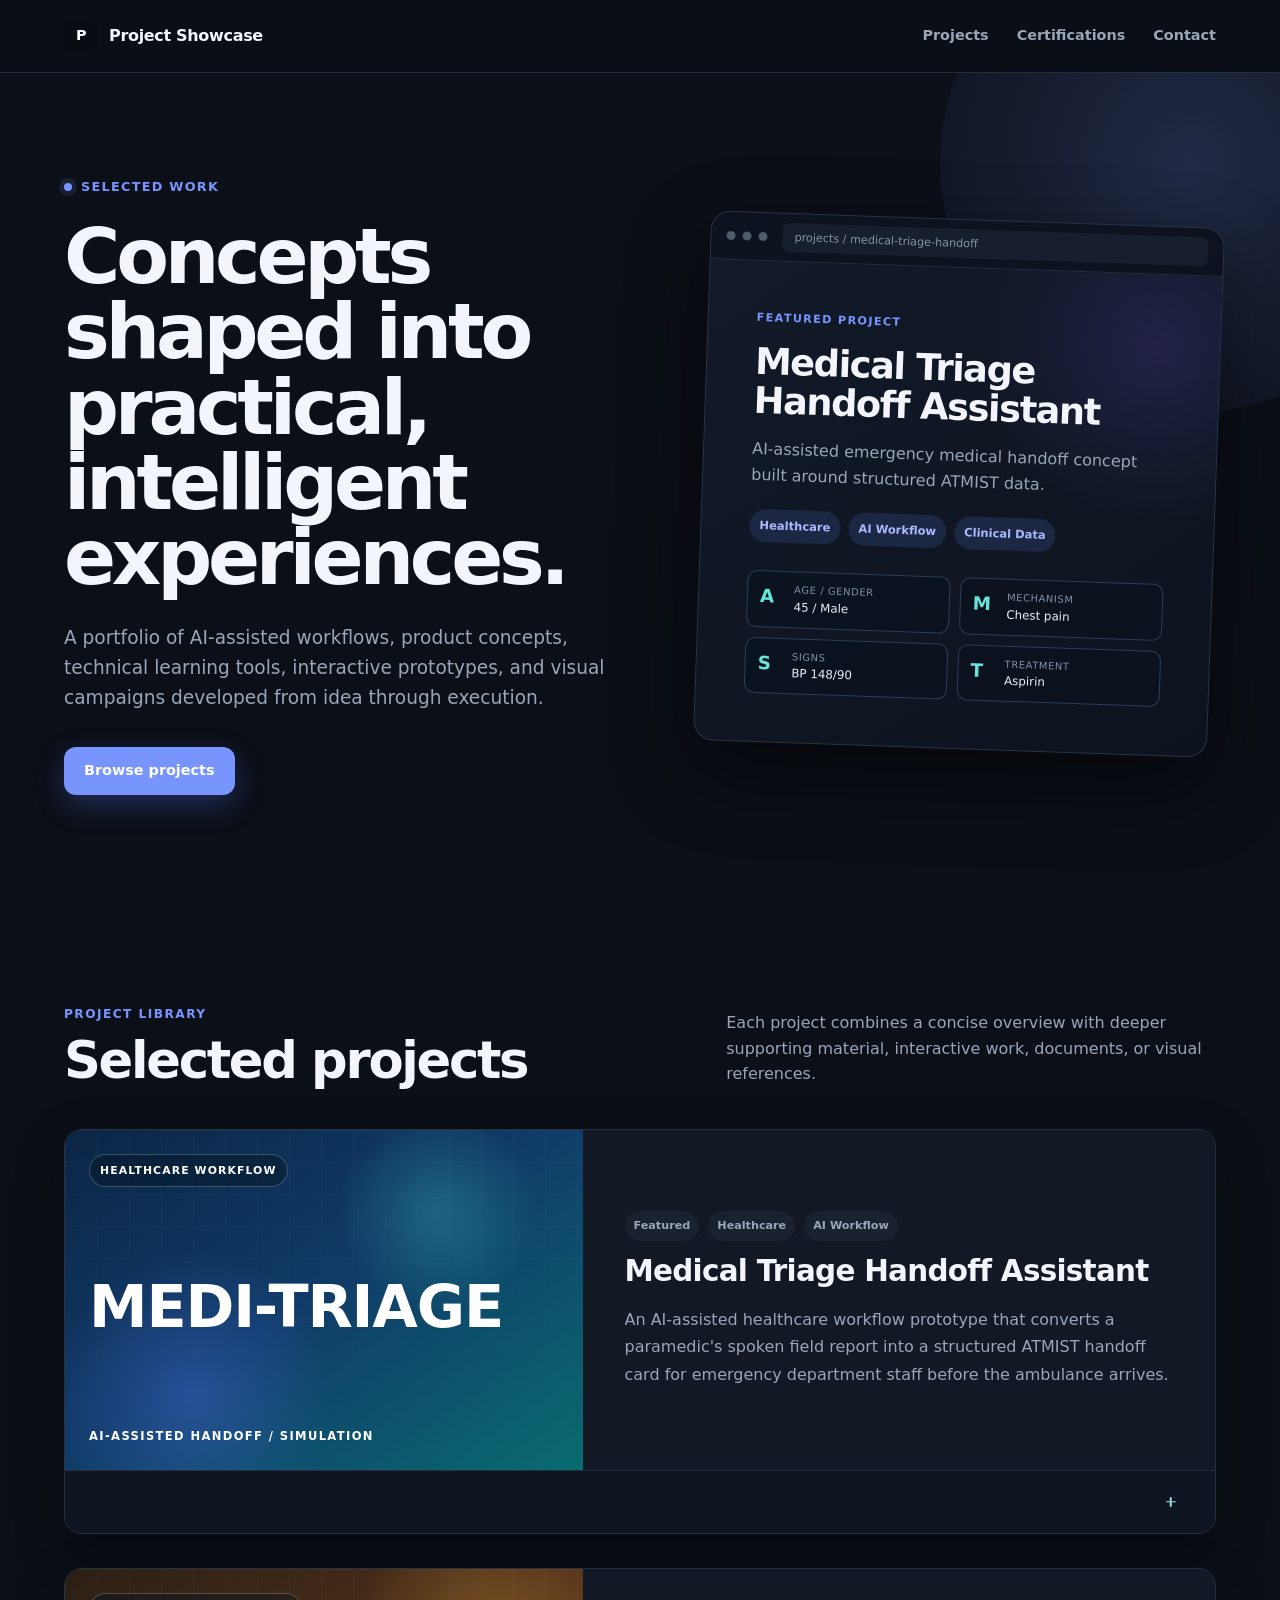
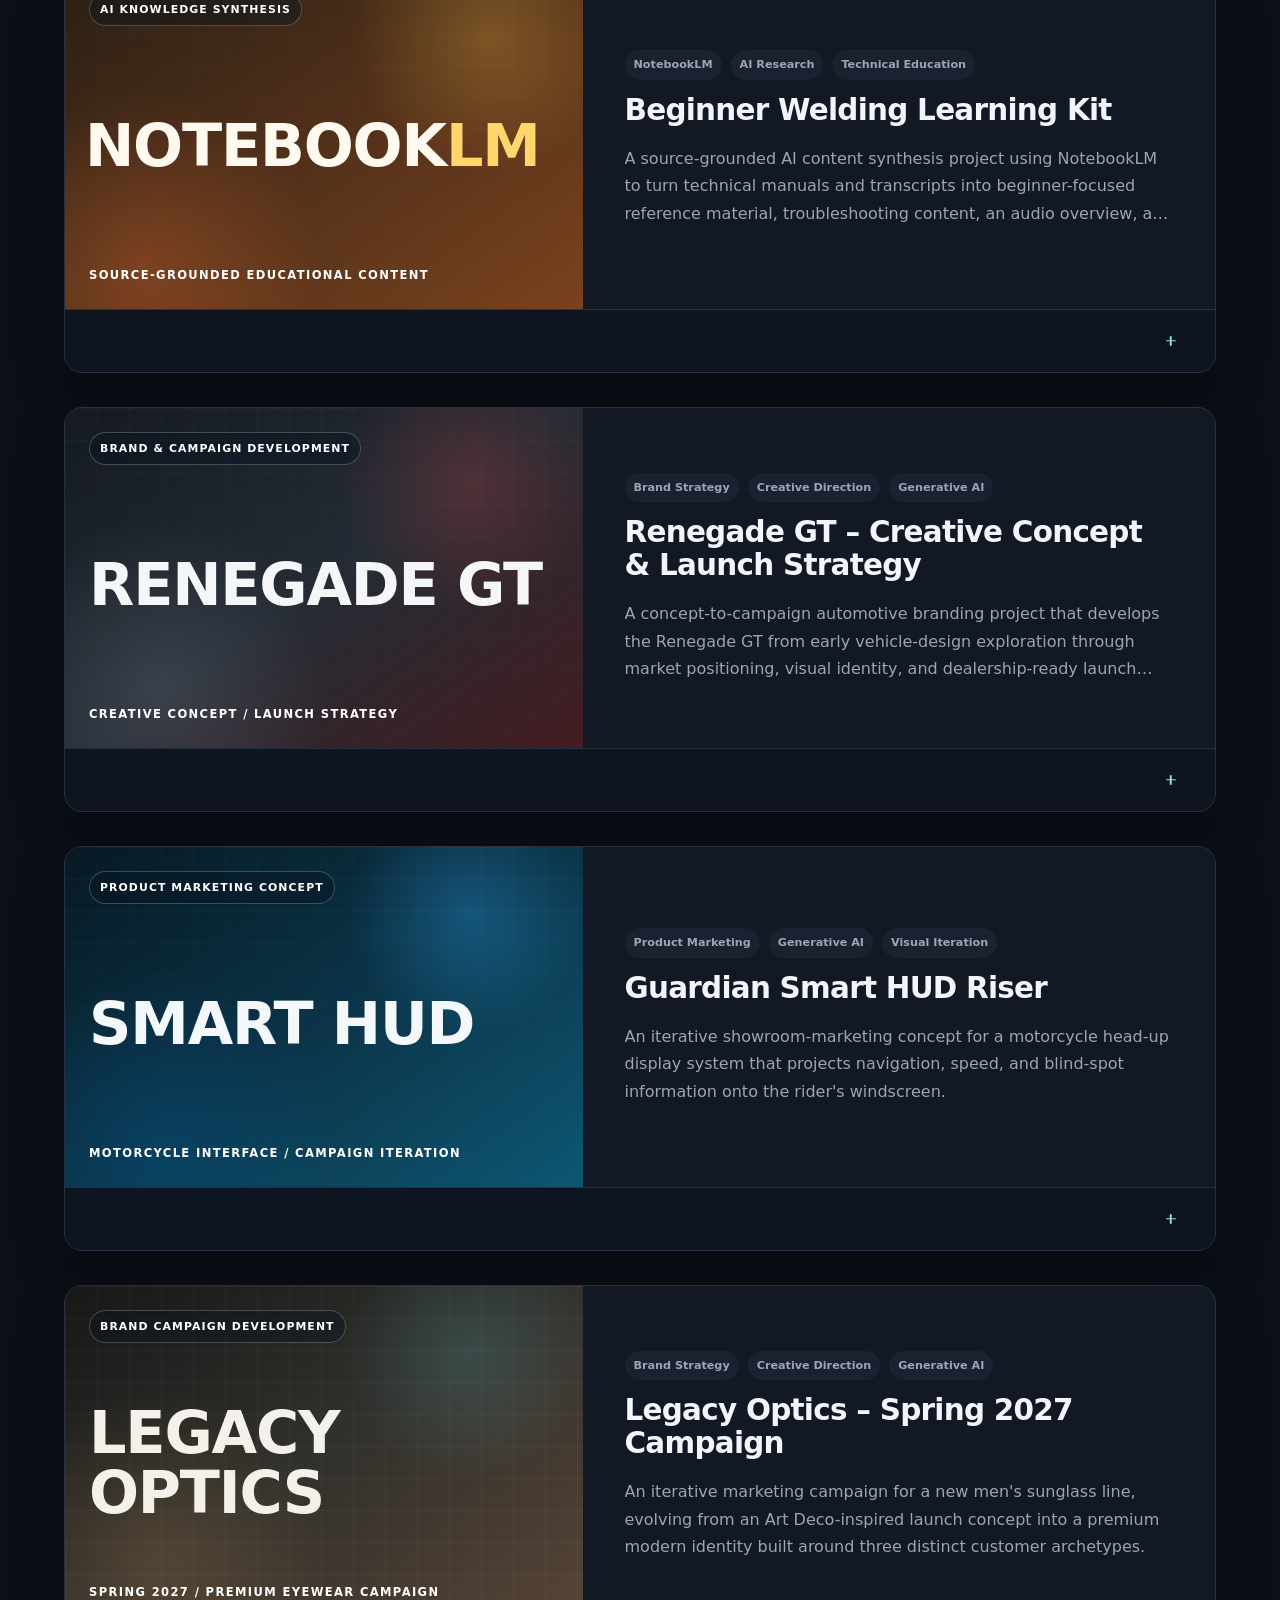
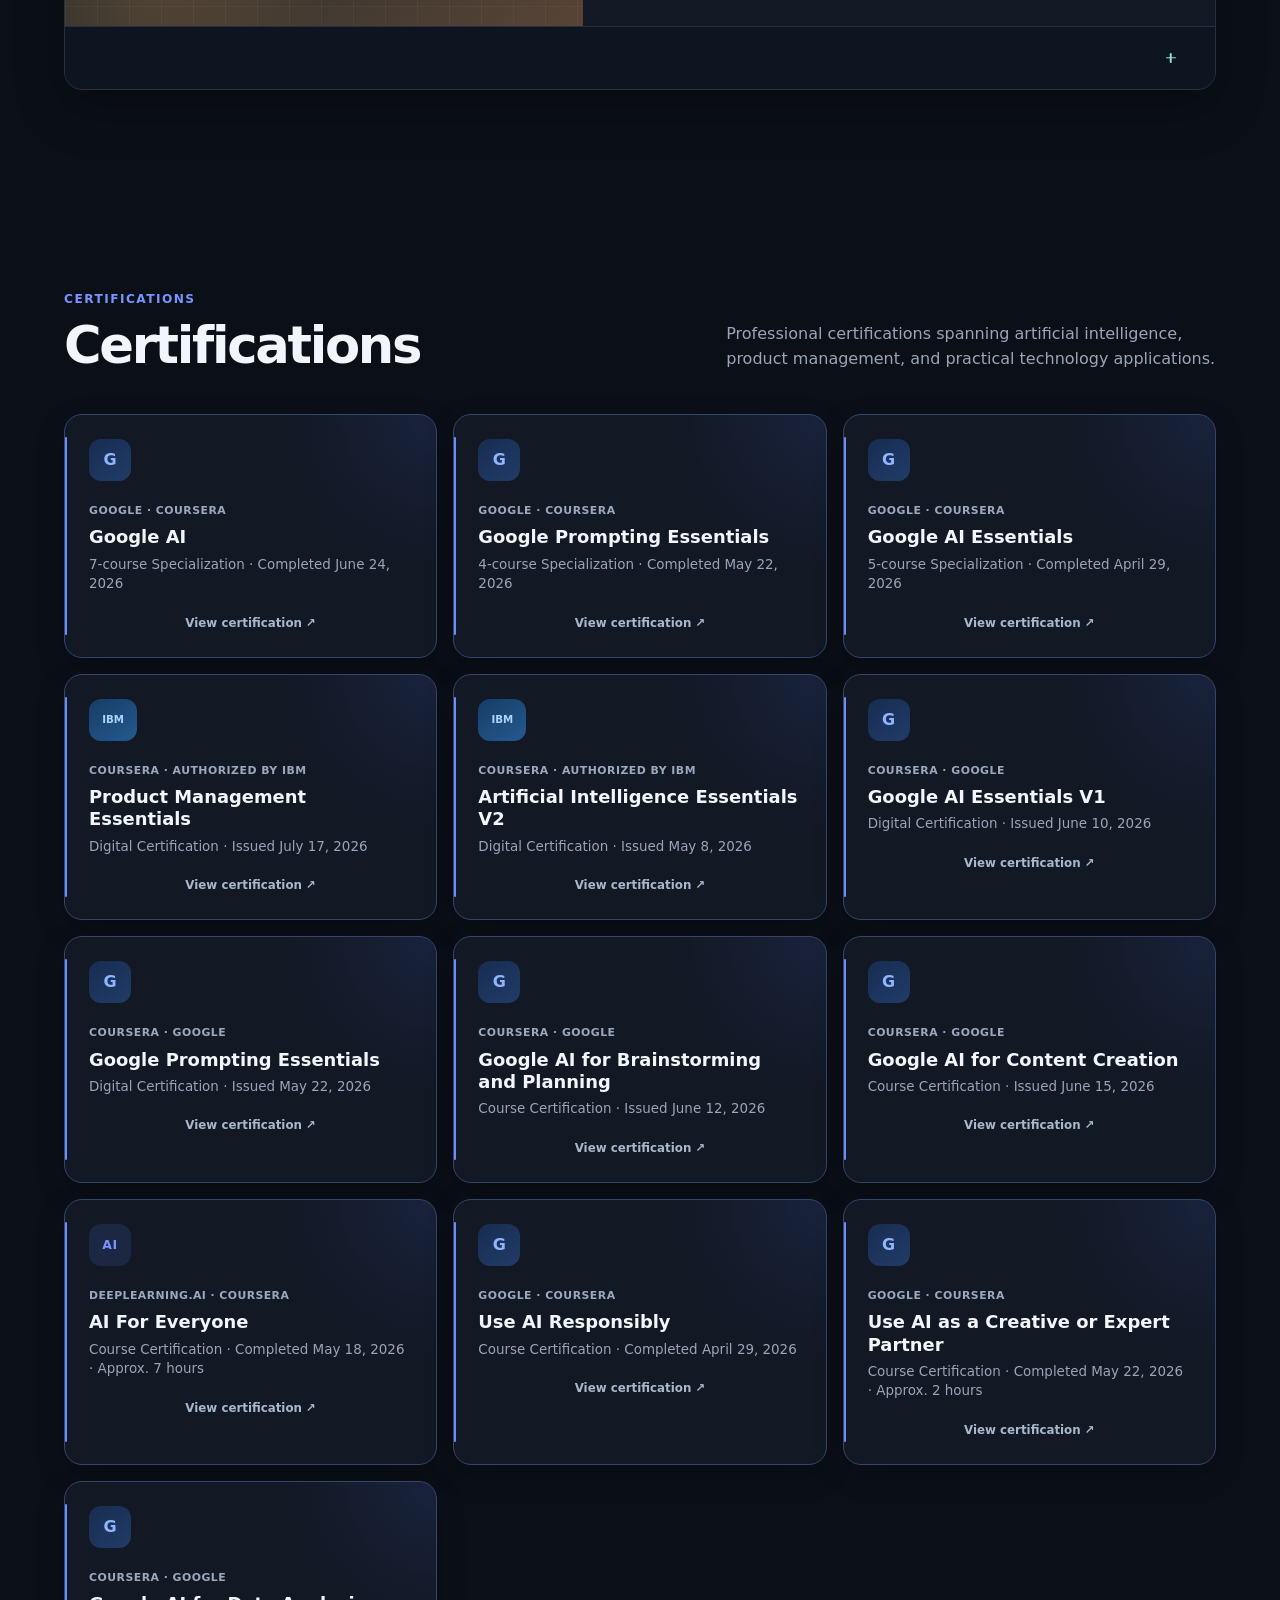
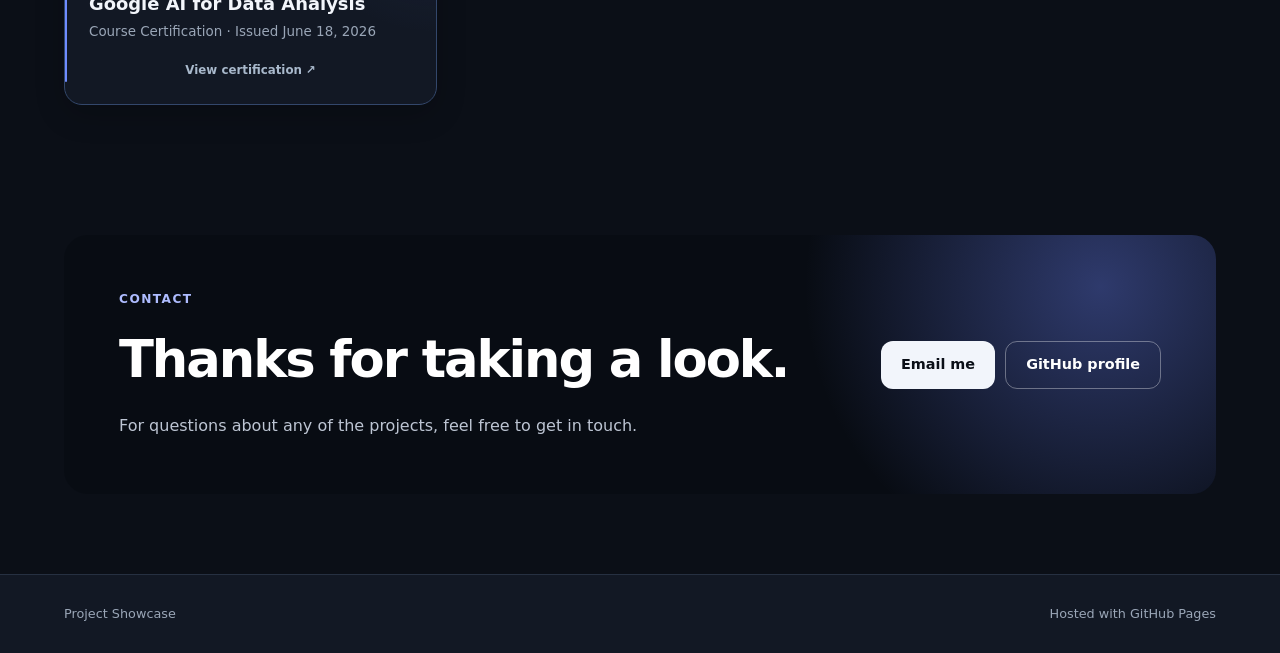
==== commit a266cb11: "Add files via upload" ====
--- a/index.html
+++ b/index.html
@@ -6,7 +6,7 @@
 <meta content="width=device-width, initial-scale=1.0" name="viewport"/>
 <title>Project Showcase</title>
 <meta content="Selected projects exploring AI-assisted workflows, structured information, and visual concepts." name="description"/>
-<link href="style.css?v=v45-more-hero-tilt" rel="stylesheet"/>
+<link href="style.css?v=v47-hero-copy" rel="stylesheet"/>
 <style id="v11-critical-fixes">
 /* Critical v11 cleanup: intentionally inline so stale external CSS cannot reintroduce these UI elements. */
 .triage-pulse, .triage-visual-copy .triage-pulse { display:none !important; width:0 !important; height:0 !important; background:none !important; clip-path:none !important; }
@@ -36,10 +36,10 @@
 <div class="wrap hero-grid">
 <div class="hero-copy">
 <div class="hero-kicker"><span class="status-dot"></span>Selected work</div>
-<h1>Ideas built into clear, usable systems.</h1>
+<h1>Concepts shaped into practical, intelligent experiences.</h1>
 <p class="hero-text">
-            A portfolio of concept development, AI-assisted workflows, structured information,
-            simulations, and supporting visual work.
+            A portfolio of AI-assisted workflows, product concepts, technical learning tools,
+            interactive prototypes, and visual campaigns developed from idea through execution.
           </p>
 <div class="hero-actions">
 <a class="button button-primary" href="#projects">Browse projects</a>
@@ -587,8 +587,8 @@
 <p>For questions about any of the projects, feel free to get in touch.</p>
 </div>
 <div class="contact-actions">
-<a class="button button-light" href="mailto:email@example.com">Email me</a>
-<a class="button button-outline-light" href="https://github.com/" rel="noopener noreferrer" target="_blank">GitHub profile</a>
+<a class="button button-light" href="mailto:1jeffreymcgowan@gmail.com">Email me</a>
+<a class="button button-outline-light" href="https://github.com/jmcgowan-max" rel="noopener noreferrer" target="_blank">GitHub profile</a>
 </div>
 </div>
 </section>
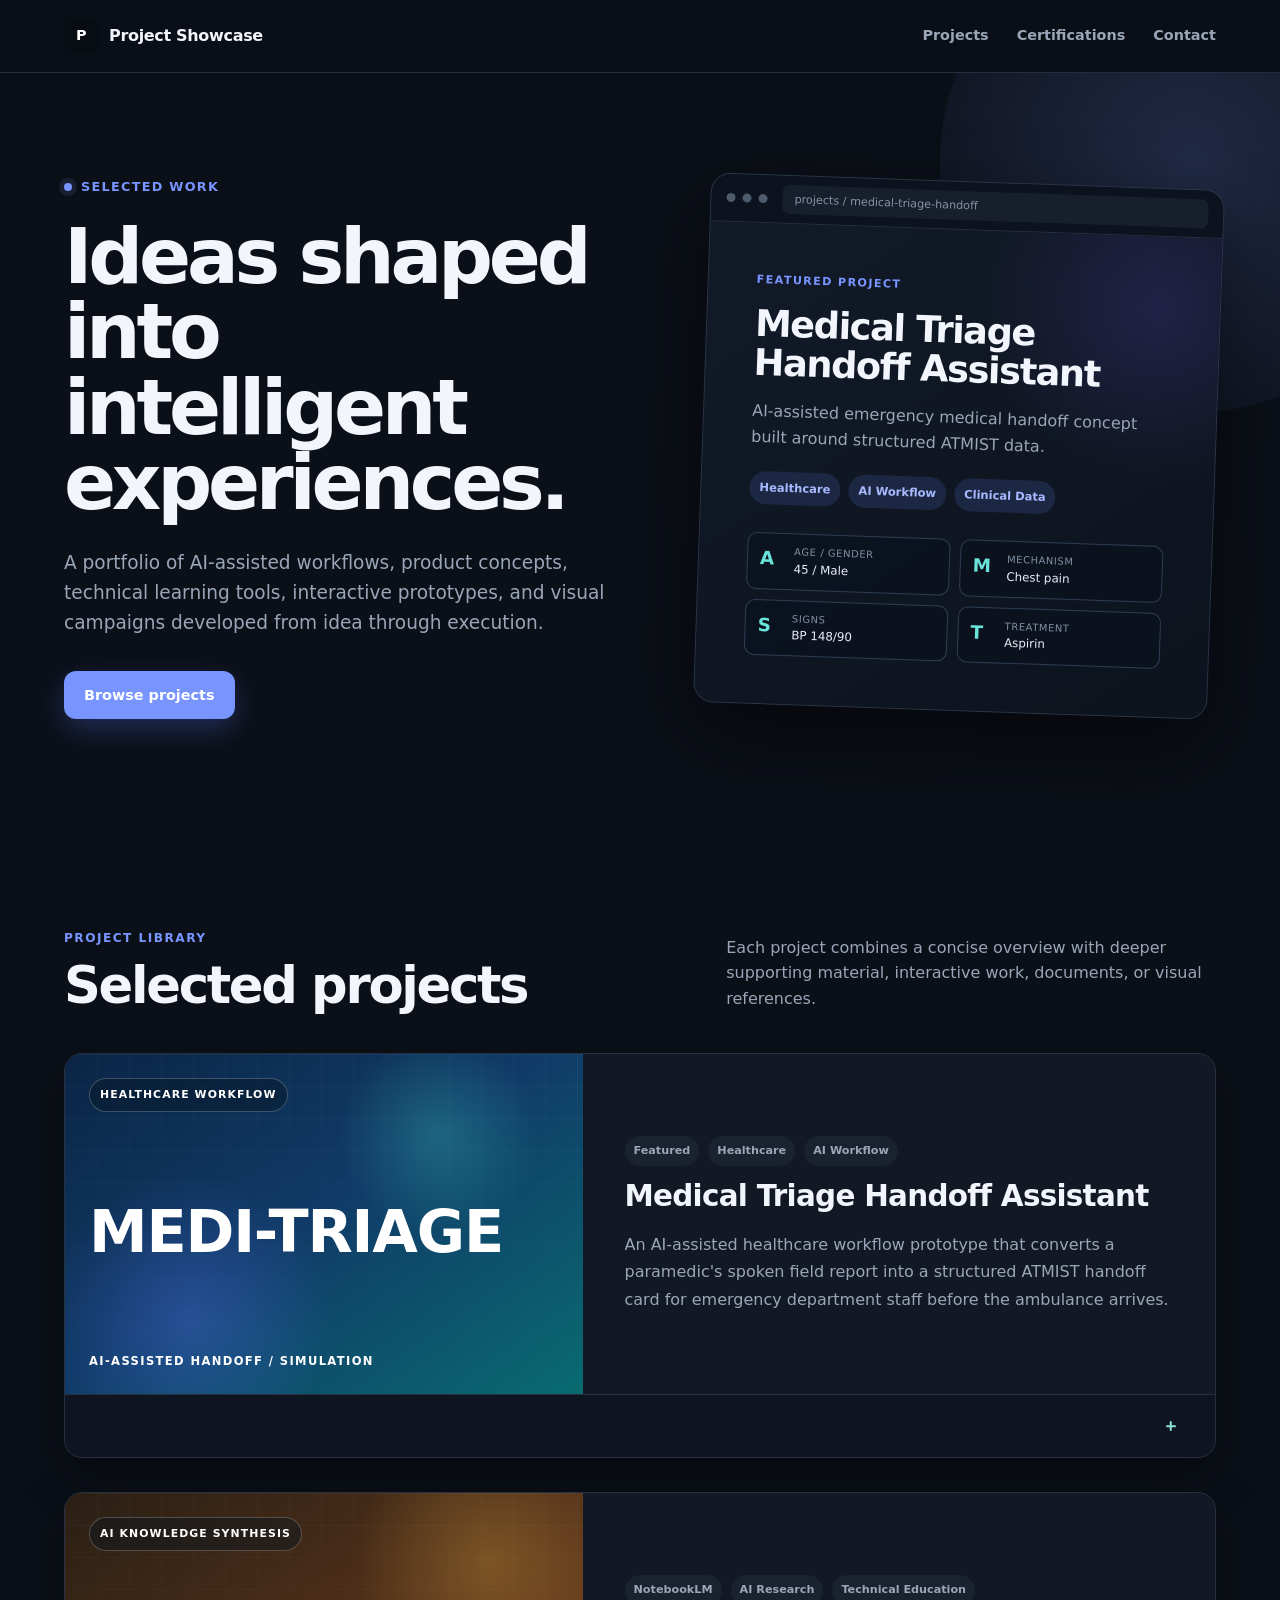
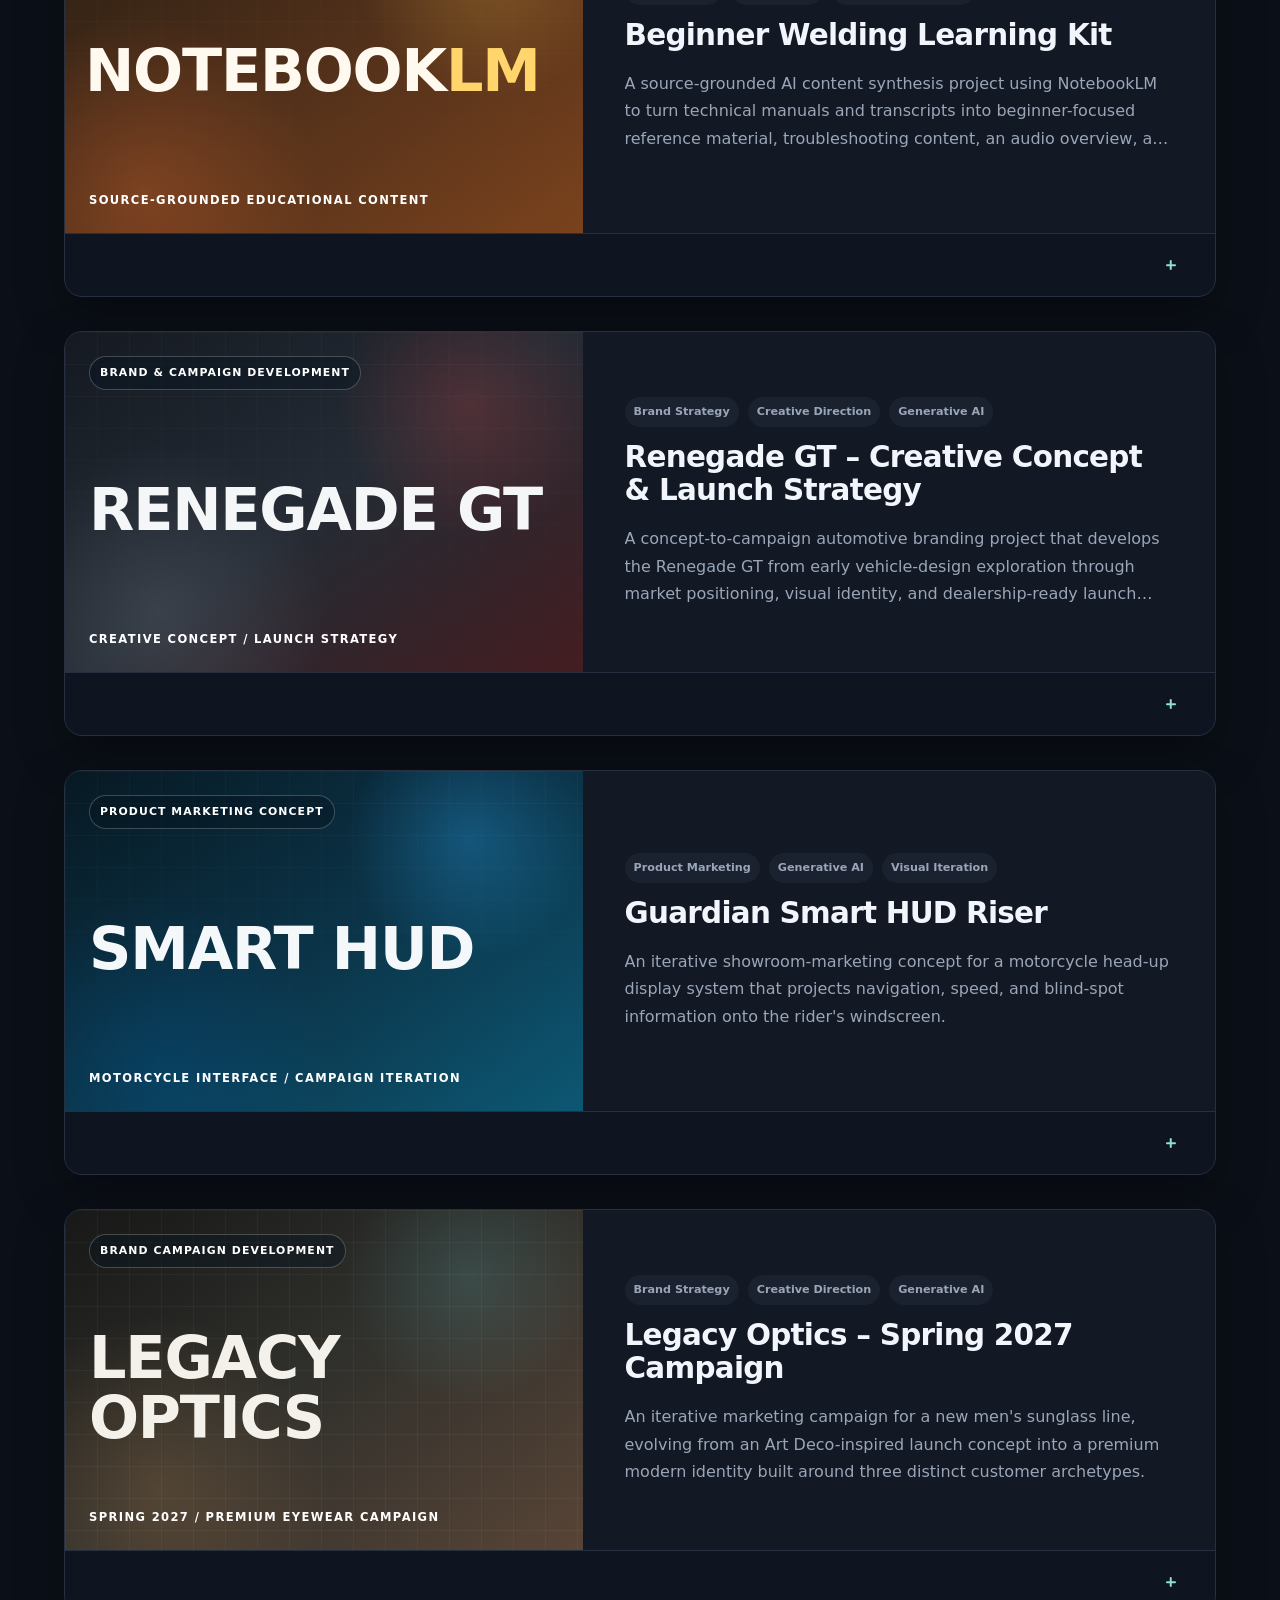
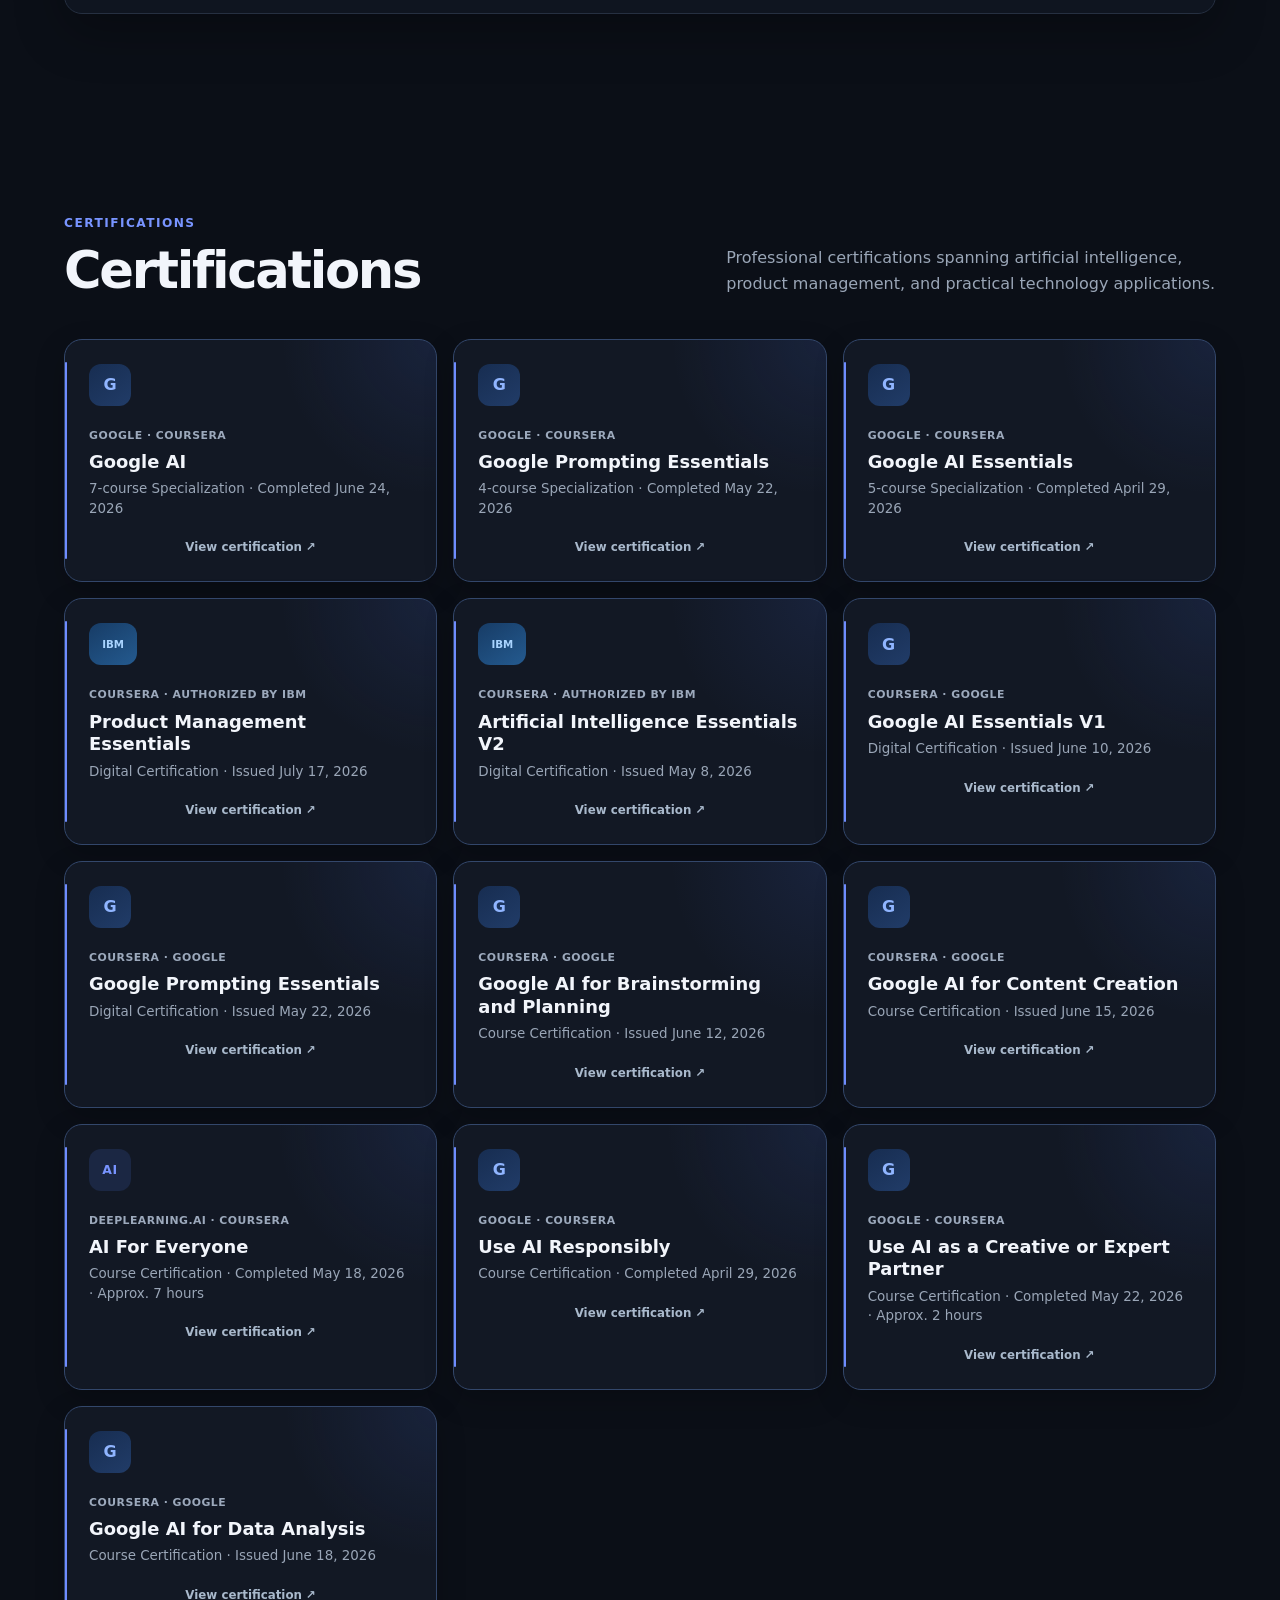
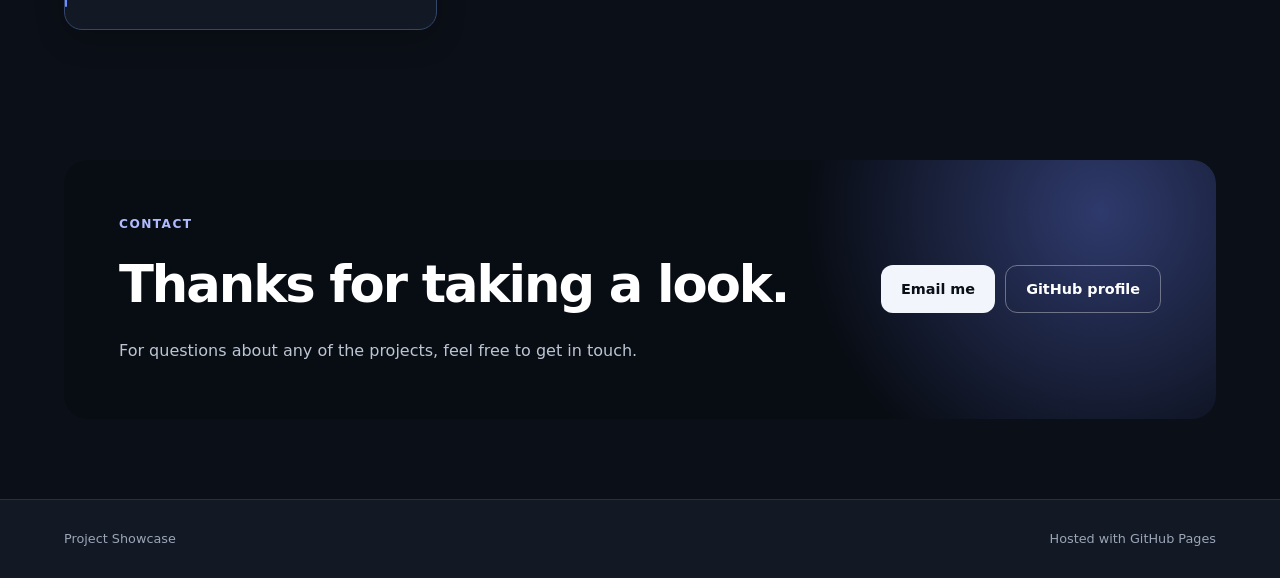
==== commit 700debdb: "Add files via upload" ====
--- a/index.html
+++ b/index.html
@@ -6,7 +6,7 @@
 <meta content="width=device-width, initial-scale=1.0" name="viewport"/>
 <title>Project Showcase</title>
 <meta content="Selected projects exploring AI-assisted workflows, structured information, and visual concepts." name="description"/>
-<link href="style.css?v=v47-hero-copy" rel="stylesheet"/>
+<link href="style.css?v=v48-shorter-hero-copy" rel="stylesheet"/>
 <style id="v11-critical-fixes">
 /* Critical v11 cleanup: intentionally inline so stale external CSS cannot reintroduce these UI elements. */
 .triage-pulse, .triage-visual-copy .triage-pulse { display:none !important; width:0 !important; height:0 !important; background:none !important; clip-path:none !important; }
@@ -36,7 +36,7 @@
 <div class="wrap hero-grid">
 <div class="hero-copy">
 <div class="hero-kicker"><span class="status-dot"></span>Selected work</div>
-<h1>Concepts shaped into practical, intelligent experiences.</h1>
+<h1>Ideas shaped into intelligent experiences.</h1>
 <p class="hero-text">
             A portfolio of AI-assisted workflows, product concepts, technical learning tools,
             interactive prototypes, and visual campaigns developed from idea through execution.
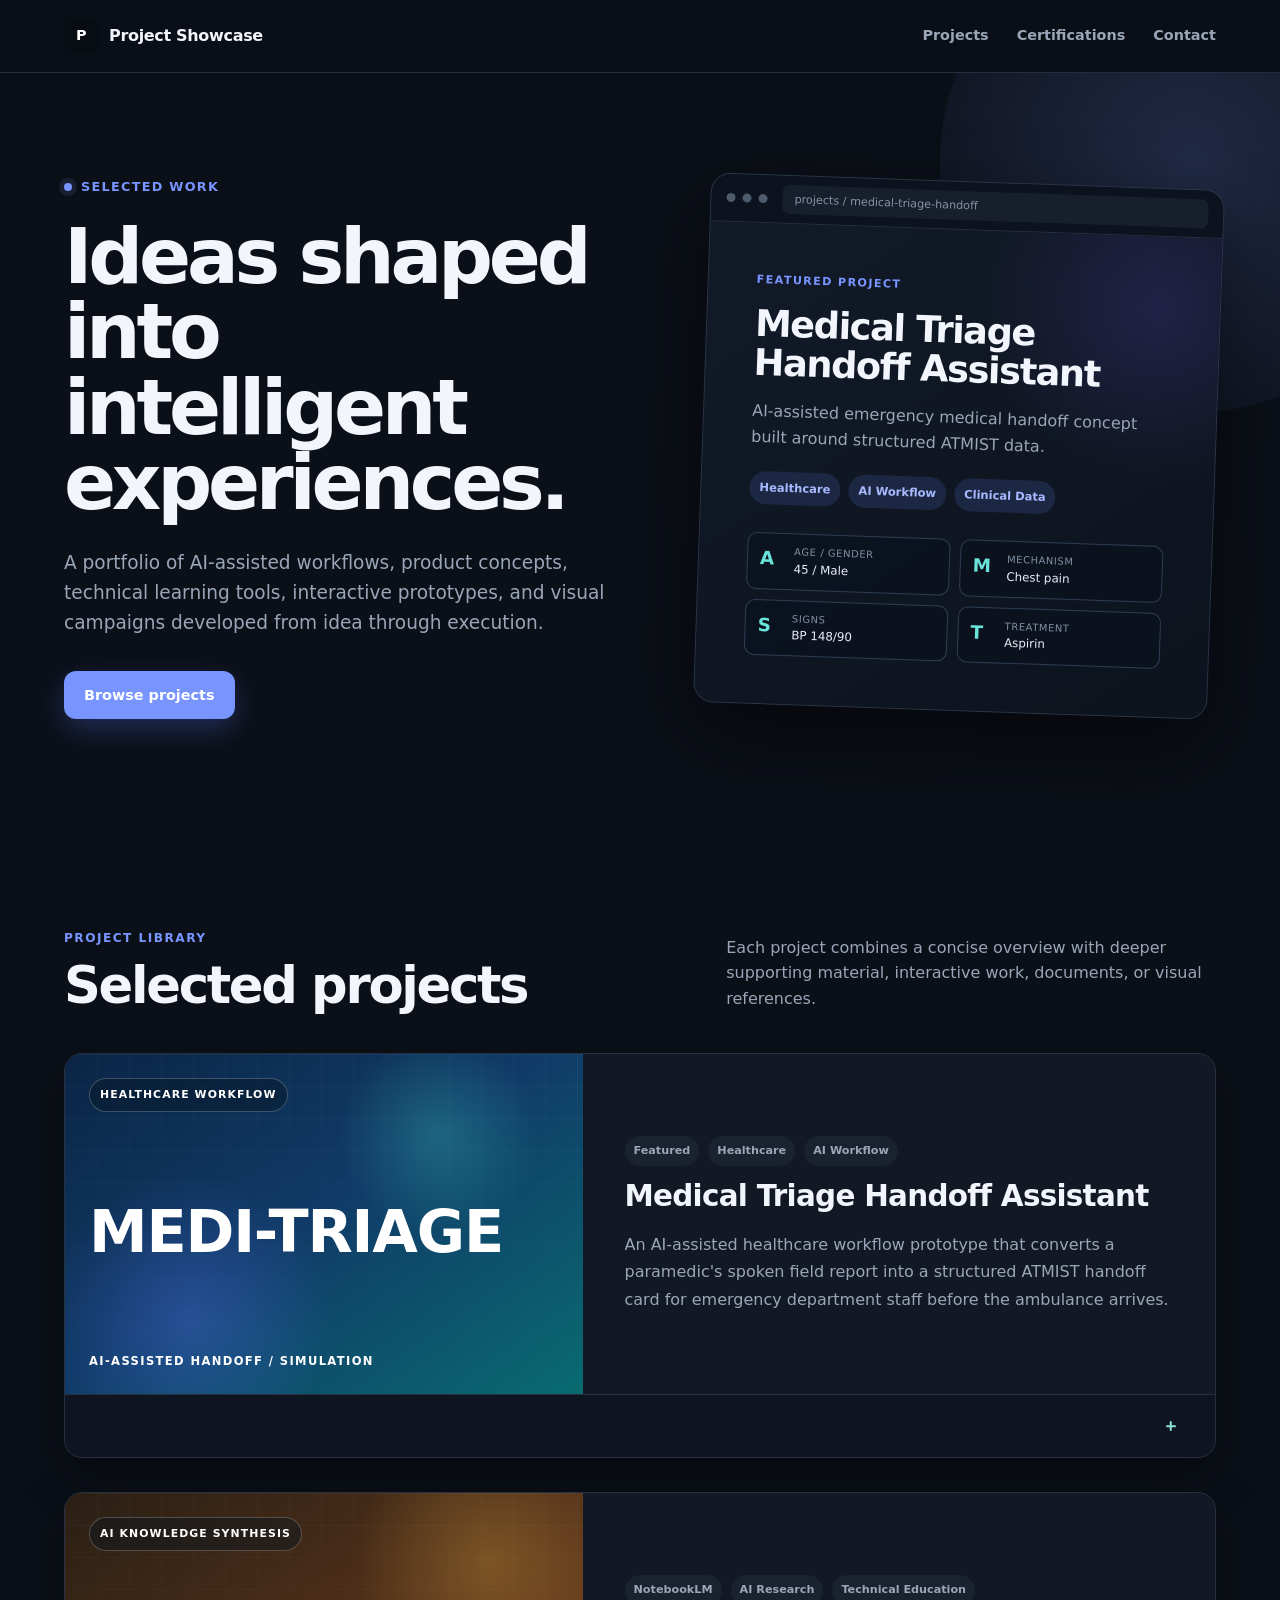
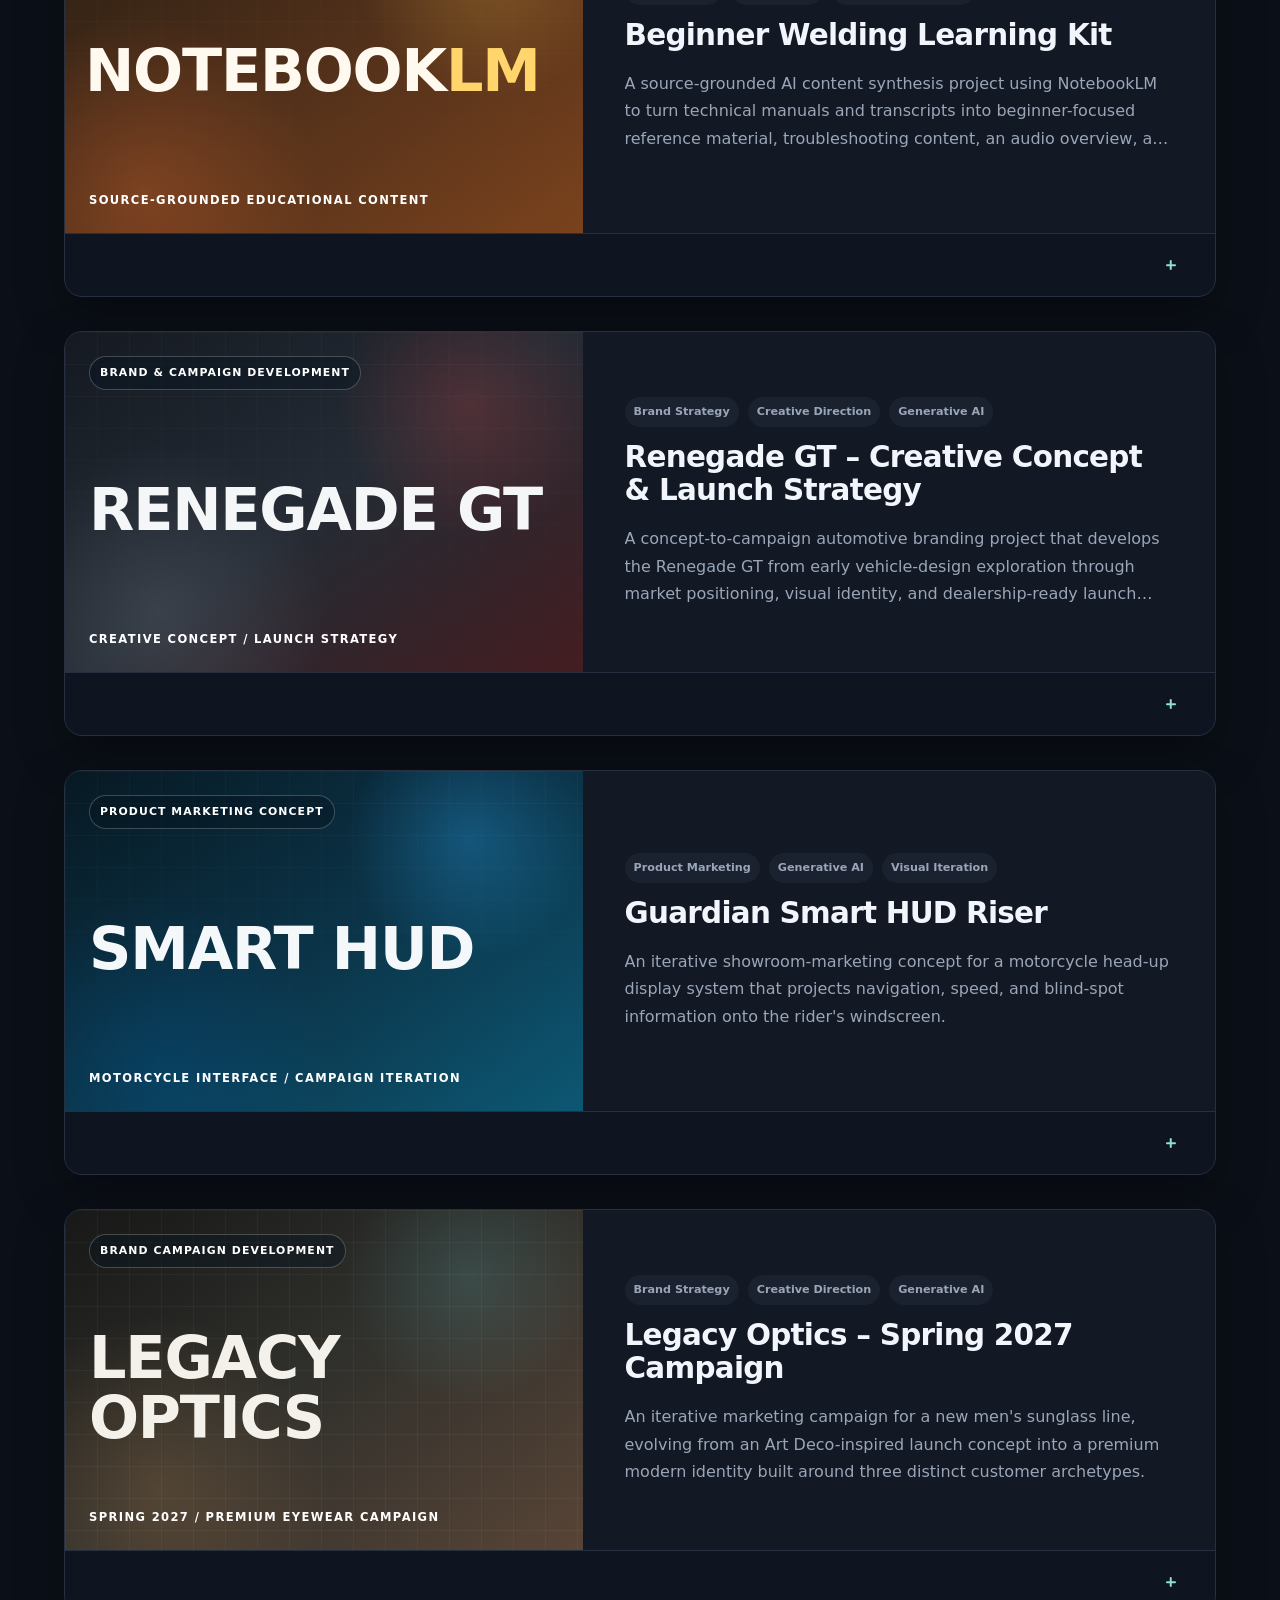
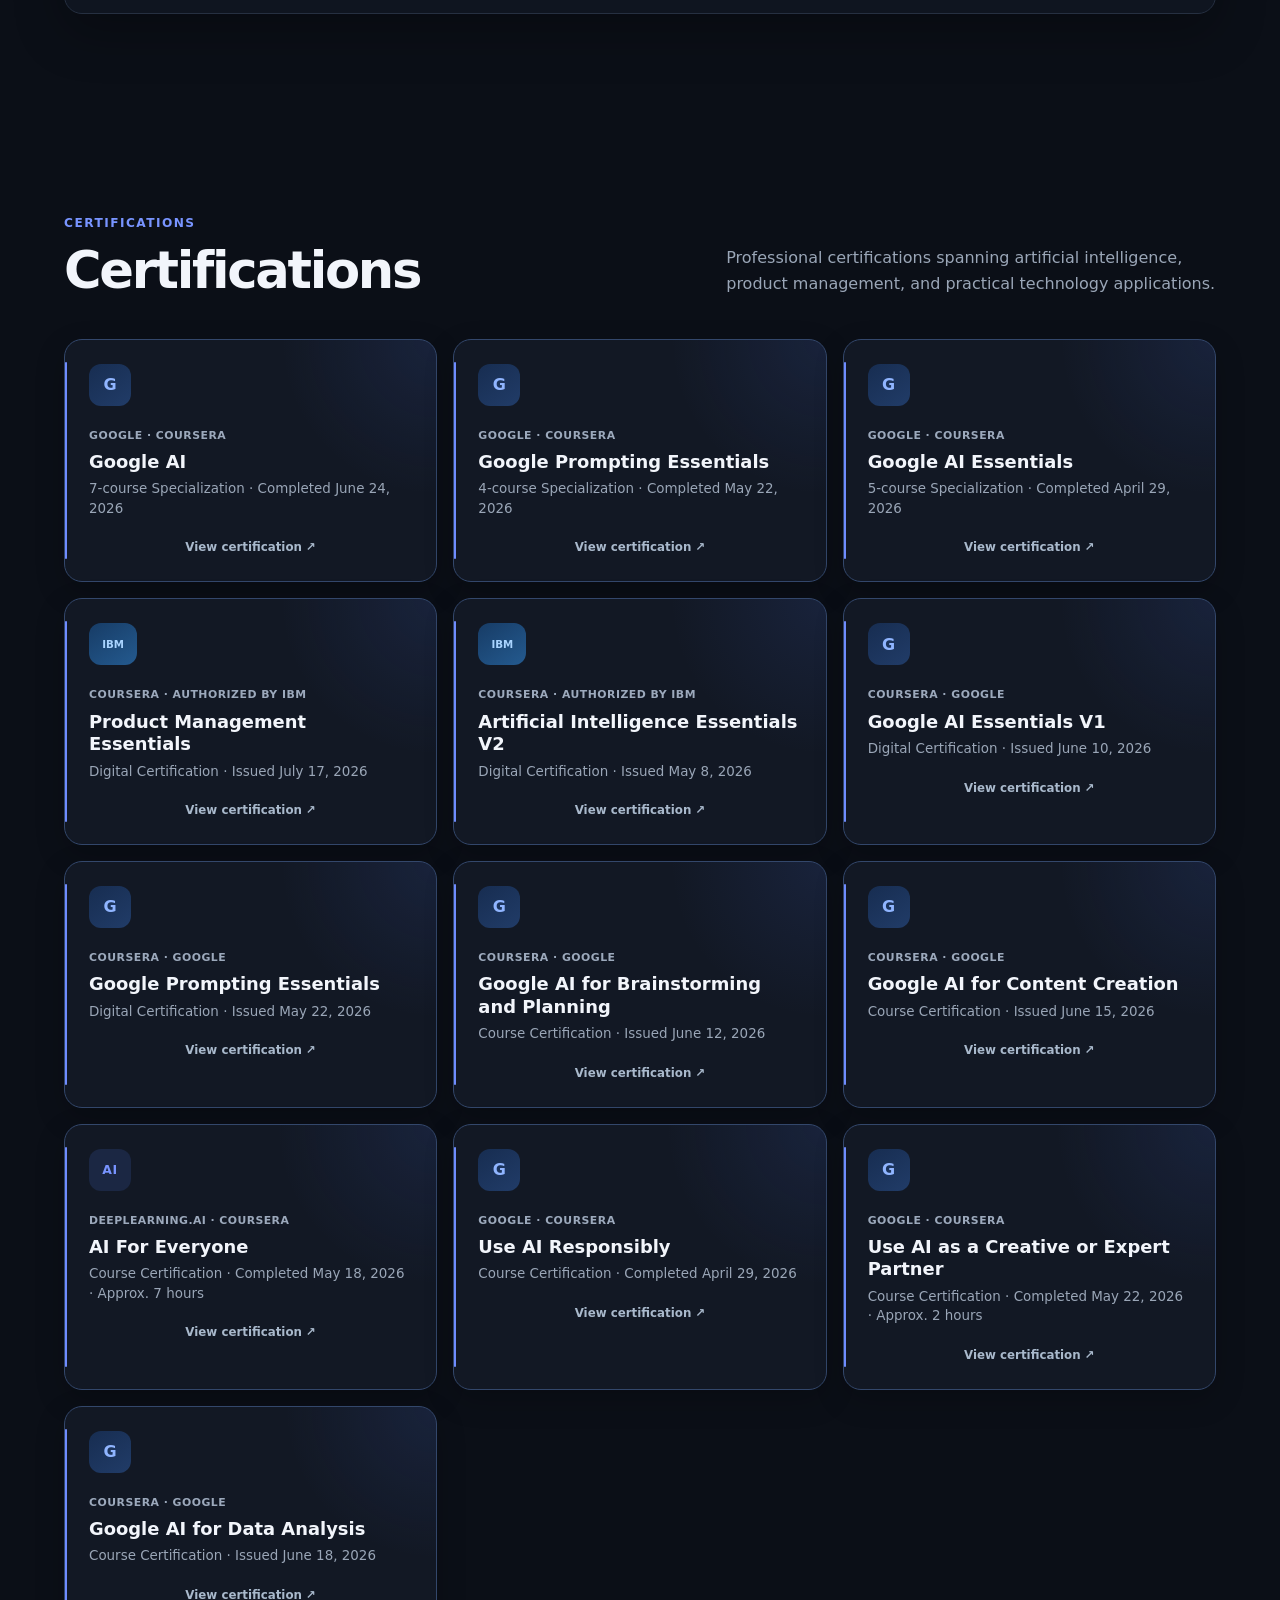
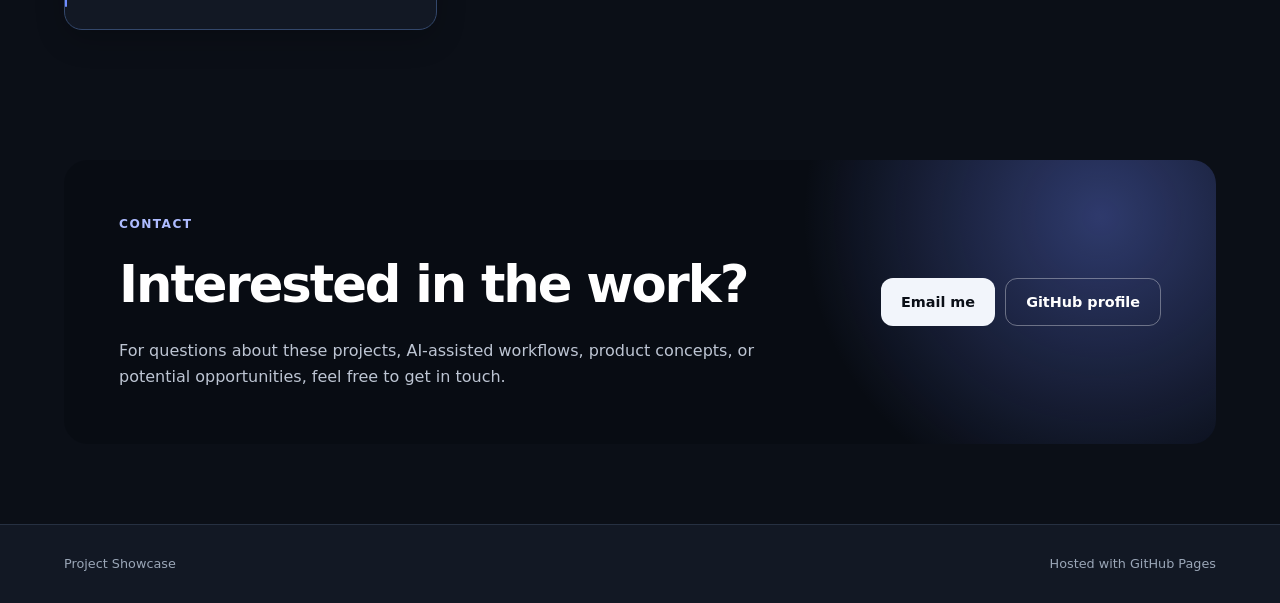
==== commit d55b51e4: "Add files via upload" ====
--- a/index.html
+++ b/index.html
@@ -4,18 +4,10 @@
 <head>
 <meta charset="utf-8"/>
 <meta content="width=device-width, initial-scale=1.0" name="viewport"/>
-<title>Project Showcase</title>
-<meta content="Selected projects exploring AI-assisted workflows, structured information, and visual concepts." name="description"/>
-<link href="style.css?v=v48-shorter-hero-copy" rel="stylesheet"/>
-<style id="v11-critical-fixes">
-/* Critical v11 cleanup: intentionally inline so stale external CSS cannot reintroduce these UI elements. */
-.triage-pulse, .triage-visual-copy .triage-pulse { display:none !important; width:0 !important; height:0 !important; background:none !important; clip-path:none !important; }
-.triage-visual-copy { gap:0 !important; }
-.project-details > summary { font-size:0 !important; color:transparent !important; justify-content:flex-end !important; }
-.project-details > summary > *:not(.details-icon) { display:none !important; }
-.project-details > summary::before, .project-details > summary::after { content:none !important; display:none !important; }
-.project-details[open] > summary::before, .project-details[open] > summary::after { content:none !important; display:none !important; }
-</style>
+<title>Jeffrey McGowan | Project Showcase</title>
+<meta content="Portfolio of AI-assisted workflows, product concepts, technical learning tools, interactive prototypes, and visual campaign work by Jeffrey McGowan." name="description"/><meta content="#0b0f17" name="theme-color"/>
+<link href="style.css?v=v50-maintenance" rel="stylesheet"/>
+
 </head>
 <body>
 <header class="site-header">
@@ -150,7 +142,7 @@
 </section>
 <section class="document-section collateral-section">
 <h5>Marketing Advertisement for the Medical Triage Handoff Assistant App</h5>
-<img alt="Medi-Triage Handoff Assistant marketing advertisement showing paramedic input, AI structured handoff, hospital receipt, and benefits including efficiency, clarity, and readiness." class="document-promo-image" src="assets/medical-triage-promo.png"/>
+<img alt="Medi-Triage Handoff Assistant marketing advertisement showing paramedic input, AI structured handoff, hospital receipt, and benefits including efficiency, clarity, and readiness." class="document-promo-image" decoding="async" height="1024" loading="lazy" src="assets/medical-triage-promo.png" width="572"/>
 </section>
 </div>
 </details></article>
@@ -312,19 +304,18 @@
 <section class="document-section renegade-images-section">
 <h5>Image Iterations Below</h5>
 <div class="renegade-image-grid">
-<figure><img src="assets/renegade-iteration-1.png" alt="Urban Eclipse Renegade GT concept poster, first image iteration."/><figcaption>Image Iteration 01</figcaption></figure>
-<figure><img src="assets/renegade-iteration-2.png" alt="Urban Eclipse Renegade GT concept poster with Forge Your Urban Legend messaging."/><figcaption>Image Iteration 02</figcaption></figure>
-<figure><img src="assets/renegade-iteration-3.png" alt="Renegade GT campaign poster with A New Era Begins and Forge Your Urban Legend messaging."/><figcaption>Image Iteration 03</figcaption></figure>
+<figure><img alt="Urban Eclipse Renegade GT concept poster, first image iteration." decoding="async" height="1024" loading="lazy" src="assets/renegade-iteration-1.png" width="687"/><figcaption>Image Iteration 01</figcaption></figure>
+<figure><img alt="Urban Eclipse Renegade GT concept poster with Forge Your Urban Legend messaging." decoding="async" height="1024" loading="lazy" src="assets/renegade-iteration-2.png" width="687"/><figcaption>Image Iteration 02</figcaption></figure>
+<figure><img alt="Renegade GT campaign poster with A New Era Begins and Forge Your Urban Legend messaging." decoding="async" height="1024" loading="lazy" src="assets/renegade-iteration-3.png" width="687"/><figcaption>Image Iteration 03</figcaption></figure>
 </div>
 <div class="renegade-final-block">
 <h5>FINAL ITERATION</h5>
-<img src="assets/renegade-final-iteration.png" alt="Final Renegade GT campaign iteration with A New Era Begins, Forge Your Urban Legend, and Available Summer 2028 messaging."/>
+<img alt="Final Renegade GT campaign iteration with A New Era Begins, Forge Your Urban Legend, and Available Summer 2028 messaging." decoding="async" height="1024" loading="lazy" src="assets/renegade-final-iteration.png" width="687"/>
 </div>
 </section>
 </div>
 </details>
 </article>
-
 <article class="project-row hud-project">
 <div class="project-summary-grid">
 <div class="project-visual visual-hud">
@@ -347,33 +338,32 @@
 </div>
 <section class="document-section hud-iteration-section">
 <p class="prompt-block"><strong>Original Prompt:</strong> I'm a marketing director for a motorcycle manufacturing company that has developed a Smart HUD riser for motorcycles that integrates and features a built-in optical projector. It casts navigation prompts, speed, and blind-spot radar alerts onto the bottom of the rider's existing windshield or a dedicated mini-screen. Create an image for a marketing poster that can be displayed in our dealer showrooms.</p>
-<figure class="hud-figure"><img src="assets/hud-iteration-1.png" alt="Original Guardian Smart HUD Riser dealer-showroom marketing poster concept."/><figcaption>Original concept</figcaption></figure>
+<figure class="hud-figure"><img alt="Original Guardian Smart HUD Riser dealer-showroom marketing poster concept." decoding="async" height="1024" loading="lazy" src="assets/hud-iteration-1.png" width="572"/><figcaption>Original concept</figcaption></figure>
 </section>
 <section class="document-section hud-iteration-section">
 <p class="prompt-block"><strong>ITERATION PROMPT:</strong> Make the windscreen taller and have the projected images shown directly on the windscreen</p>
-<figure class="hud-figure"><img src="assets/hud-iteration-2.png" alt="Guardian Smart HUD Riser poster iteration with taller windscreen and projected information on the windscreen."/><figcaption>Iteration 02</figcaption></figure>
+<figure class="hud-figure"><img alt="Guardian Smart HUD Riser poster iteration with taller windscreen and projected information on the windscreen." decoding="async" height="1024" loading="lazy" src="assets/hud-iteration-2.png" width="572"/><figcaption>Iteration 02</figcaption></figure>
 </section>
 <section class="document-section hud-iteration-section">
 <p class="prompt-block"><strong>ITERATION PROMPT:</strong> Make the projected images on the screen smaller so they fit onto the windscreen image</p>
-<figure class="hud-figure"><img src="assets/hud-iteration-3.png" alt="Guardian Smart HUD Riser poster iteration with smaller projected HUD information."/><figcaption>Iteration 03</figcaption></figure>
+<figure class="hud-figure"><img alt="Guardian Smart HUD Riser poster iteration with smaller projected HUD information." decoding="async" height="1024" loading="lazy" src="assets/hud-iteration-3.png" width="572"/><figcaption>Iteration 03</figcaption></figure>
 </section>
 <section class="document-section hud-iteration-section">
 <p class="prompt-block"><strong>ITERATION PROMPT:</strong> Remove the text "harley-davidson" and replace it with "Arrow Motorcycles".</p>
-<figure class="hud-figure"><img src="assets/hud-iteration-4.png" alt="Guardian Smart HUD Riser poster iteration branded for Arrow Motorcycles."/><figcaption>Iteration 04</figcaption></figure>
+<figure class="hud-figure"><img alt="Guardian Smart HUD Riser poster iteration branded for Arrow Motorcycles." decoding="async" height="1024" loading="lazy" src="assets/hud-iteration-4.png" width="572"/><figcaption>Iteration 04</figcaption></figure>
 </section>
 <section class="document-section hud-iteration-section">
 <p class="prompt-block"><strong>ITERATION PROMPT:</strong> remove the text "the ultimate riding interface. Integrated Optical projection." Replace it with this text: "The Analog Soul, The Digital Edge."</p>
-<figure class="hud-figure"><img src="assets/hud-iteration-5.png" alt="Guardian Smart HUD Riser poster iteration using The Analog Soul, The Digital Edge tagline."/><figcaption>Iteration 05</figcaption></figure>
+<figure class="hud-figure"><img alt="Guardian Smart HUD Riser poster iteration using The Analog Soul, The Digital Edge tagline." decoding="async" height="1024" loading="lazy" src="assets/hud-iteration-5.png" width="572"/><figcaption>Iteration 05</figcaption></figure>
 </section>
 <section class="document-section hud-iteration-section">
 <p class="prompt-block"><strong>ITERATION PROMPT:</strong> change the background to an inner city setting</p>
-<figure class="hud-figure"><img src="assets/hud-iteration-6.png" alt="Final Guardian Smart HUD Riser poster iteration with inner-city background."/><figcaption>Final iteration</figcaption></figure>
+<figure class="hud-figure"><img alt="Final Guardian Smart HUD Riser poster iteration with inner-city background." decoding="async" height="1024" loading="lazy" src="assets/hud-iteration-6.png" width="572"/><figcaption>Final iteration</figcaption></figure>
 <p class="project-end-marker">* * * * * * * * * * END OF PROJECT * * * * * * * * * *</p>
 </section>
 </div>
 </details>
 </article>
-
 <article class="project-row legacy-project">
 <div class="project-summary-grid">
 <div class="project-visual visual-legacy">
@@ -433,21 +423,20 @@
 <section class="document-section legacy-images-section">
 <h5>IMAGE ITERATIONS BELOW</h5>
 <div class="legacy-image-grid">
-<figure><img src="assets/legacy-optics-iteration-1.png" alt="Legacy Optics initial Art Deco men's sunglasses campaign concept."/><figcaption><strong>Initial Concept</strong><span class="legacy-ref-label">Reference File</span><code>watermarked_img_17975955993165610602.png</code></figcaption></figure>
-<figure><img src="assets/legacy-optics-iteration-2.png" alt="Legacy Optics campaign iteration featuring a dapper man in a suit."/><figcaption><strong>The Dapper Look</strong><span class="legacy-ref-label">Reference File</span><code>watermarked_img_4693980149832577275.png</code></figcaption></figure>
-<figure><img src="assets/legacy-optics-iteration-3.png" alt="Legacy Optics multi-archetype campaign iteration."/><figcaption><strong>Guilloche Integration</strong><span class="legacy-ref-label">Reference File</span><code>watermarked_img_7807717128026815658.png</code></figcaption></figure>
-<figure><img src="assets/legacy-optics-iteration-4.png" alt="Repeated Legacy Optics multi-archetype campaign iteration as shown in the original project document."/><figcaption><strong>Modern Re-brand</strong><span class="legacy-ref-label">Reference File</span><code>watermarked_img_7110442296602598345.png</code></figcaption></figure>
-<figure><img src="assets/legacy-optics-iteration-5.png" alt="Legacy Optics refined multi-archetype campaign poster."/><figcaption><strong>Multi-Archetype Refinement</strong><span class="legacy-ref-label">Reference File</span><span class="legacy-ref-unspecified">Not specified in source document</span></figcaption></figure>
+<figure><img alt="Legacy Optics initial Art Deco men's sunglasses campaign concept." decoding="async" height="1024" loading="lazy" src="assets/legacy-optics-iteration-1.png" width="1024"/><figcaption><strong>Initial Concept</strong><span class="legacy-ref-label">Reference File</span><code>watermarked_img_17975955993165610602.png</code></figcaption></figure>
+<figure><img alt="Legacy Optics campaign iteration featuring a dapper man in a suit." decoding="async" height="1024" loading="lazy" src="assets/legacy-optics-iteration-2.png" width="1024"/><figcaption><strong>The Dapper Look</strong><span class="legacy-ref-label">Reference File</span><code>watermarked_img_4693980149832577275.png</code></figcaption></figure>
+<figure><img alt="Legacy Optics multi-archetype campaign iteration." decoding="async" height="1024" loading="lazy" src="assets/legacy-optics-iteration-3.png" width="1024"/><figcaption><strong>Guilloche Integration</strong><span class="legacy-ref-label">Reference File</span><code>watermarked_img_7807717128026815658.png</code></figcaption></figure>
+<figure><img alt="Repeated Legacy Optics multi-archetype campaign iteration as shown in the original project document." decoding="async" height="1024" loading="lazy" src="assets/legacy-optics-iteration-4.png" width="1024"/><figcaption><strong>Modern Re-brand</strong><span class="legacy-ref-label">Reference File</span><code>watermarked_img_7110442296602598345.png</code></figcaption></figure>
+<figure><img alt="Legacy Optics refined multi-archetype campaign poster." decoding="async" height="1024" loading="lazy" src="assets/legacy-optics-iteration-5.png" width="1024"/><figcaption><strong>Multi-Archetype Refinement</strong><span class="legacy-ref-label">Reference File</span><span class="legacy-ref-unspecified">Not specified in source document</span></figcaption></figure>
 </div>
 <div class="legacy-final-block">
 <h5>FINAL ITERATION</h5>
-<figure class="legacy-final-figure"><img src="assets/legacy-optics-final.png" alt="Final Legacy Optics Spring 2027 campaign poster featuring The Adventurer, The Innovator, and The Creative."/><figcaption><strong>Final Campaign Asset: The Multi-Archetype Poster</strong><span class="legacy-ref-label">Reference File</span><code>watermarked_img_4500481261159830078.png</code></figcaption></figure>
+<figure class="legacy-final-figure"><img alt="Final Legacy Optics Spring 2027 campaign poster featuring The Adventurer, The Innovator, and The Creative." decoding="async" height="1024" loading="lazy" src="assets/legacy-optics-final.png" width="1024"/><figcaption><strong>Final Campaign Asset: The Multi-Archetype Poster</strong><span class="legacy-ref-label">Reference File</span><code>watermarked_img_4500481261159830078.png</code></figcaption></figure>
 </div>
 </section>
 </div>
 </details>
 </article>
-
 </div>
 </div>
 </section>
@@ -548,7 +537,6 @@
 </div>
 <span class="credential-link-label">View certification ↗</span>
 </a>
-
 <a class="credential-card credential-live credential-google-course" href="https://www.coursera.org/account/accomplishments/verify/5T0KEG97B24L?utm_source=link&amp;utm_medium=certificate&amp;utm_content=cert_image&amp;utm_campaign=sharing_cta&amp;utm_product=course" rel="noopener noreferrer" target="_blank">
 <div class="credential-icon credential-google">G</div>
 <div class="credential-copy">
@@ -583,8 +571,8 @@
 <div class="wrap contact-card">
 <div>
 <p class="section-kicker light">CONTACT</p>
-<h2>Thanks for taking a look.</h2>
-<p>For questions about any of the projects, feel free to get in touch.</p>
+<h2>Interested in the work?</h2>
+<p>For questions about these projects, AI-assisted workflows, product concepts, or potential opportunities, feel free to get in touch.</p>
 </div>
 <div class="contact-actions">
 <a class="button button-light" href="mailto:1jeffreymcgowan@gmail.com">Email me</a>
--- a/style.css
+++ b/style.css
@@ -279,23 +279,6 @@
   font-weight: 700;
 }
 
-.preview-lines {
-  margin-top: 38px;
-  display: grid;
-  gap: 10px;
-}
-
-.preview-lines span {
-  height: 8px;
-  border-radius: 999px;
-  background: #293447;
-}
-
-.preview-lines span:nth-child(1) { width: 91%; }
-.preview-lines span:nth-child(2) { width: 78%; }
-.preview-lines span:nth-child(3) { width: 86%; }
-.preview-lines span:nth-child(4) { width: 58%; }
-
 /* General sections */
 
 .section {
@@ -323,8 +306,7 @@
   text-transform: uppercase;
 }
 
-.section-heading h2,
-.two-column h2 {
+.section-heading h2 {
   margin: 0;
   font-size: clamp(2.2rem, 4vw, 3.8rem);
   line-height: 1.03;
@@ -501,25 +483,6 @@
 .project-links a:hover {
   text-decoration: underline;
   text-underline-offset: 4px;
-}
-
-/* About */
-
-.two-column {
-  display: grid;
-  grid-template-columns: 0.9fr 1.1fr;
-  gap: 80px;
-  align-items: start;
-}
-
-.prose {
-  max-width: 700px;
-  color: #a7b1c0;
-  font-size: 1.05rem;
-}
-
-.prose p:first-child {
-  margin-top: 0;
 }
 
 /* Credentials */
@@ -649,8 +612,7 @@
 
 @media (max-width: 900px) {
   .hero-grid,
-  .section-heading,
-  .two-column {
+  .section-heading {
     grid-template-columns: 1fr;
   }
 
@@ -1578,21 +1540,6 @@
 .project-row > .project-details > summary::after,
 .project-row > .project-details[open] > summary::before,
 .project-row > .project-details[open] > summary::after { content:none !important; display:none !important; }
-
-
-/* v14 — lighter MEDI-TRIAGE title treatment */
-.triage-mark {
-  font-size: clamp(2.75rem, 5vw, 4.65rem) !important;
-  font-weight: 700 !important;
-  letter-spacing: -0.035em !important;
-  line-height: 0.98 !important;
-}
-
-@media (max-width: 720px) {
-  .triage-mark {
-    font-size: clamp(2.35rem, 11vw, 3.7rem) !important;
-  }
-}
 
 
 /* v15 — lighter Medi-Triage title */
@@ -2337,3 +2284,36 @@
   margin-left: 0;
 }
 @media (max-width: 760px) { .visual-notebook .notebook-visual-copy { margin-left: -2px; } }
+
+
+/* v50 — maintenance, accessibility, and performance polish */
+#projects, #credentials, #contact {
+  scroll-margin-top: 88px;
+}
+
+a:focus-visible,
+summary:focus-visible {
+  outline: 3px solid var(--primary);
+  outline-offset: 4px;
+  border-radius: 8px;
+}
+
+img {
+  max-width: 100%;
+  height: auto;
+}
+
+@media (prefers-reduced-motion: reduce) {
+  html { scroll-behavior: auto; }
+  *, *::before, *::after {
+    scroll-behavior: auto !important;
+    transition-duration: 0.01ms !important;
+    animation-duration: 0.01ms !important;
+    animation-iteration-count: 1 !important;
+  }
+  .button:hover,
+  .credential-card:hover,
+  .project-card:hover {
+    transform: none !important;
+  }
+}
